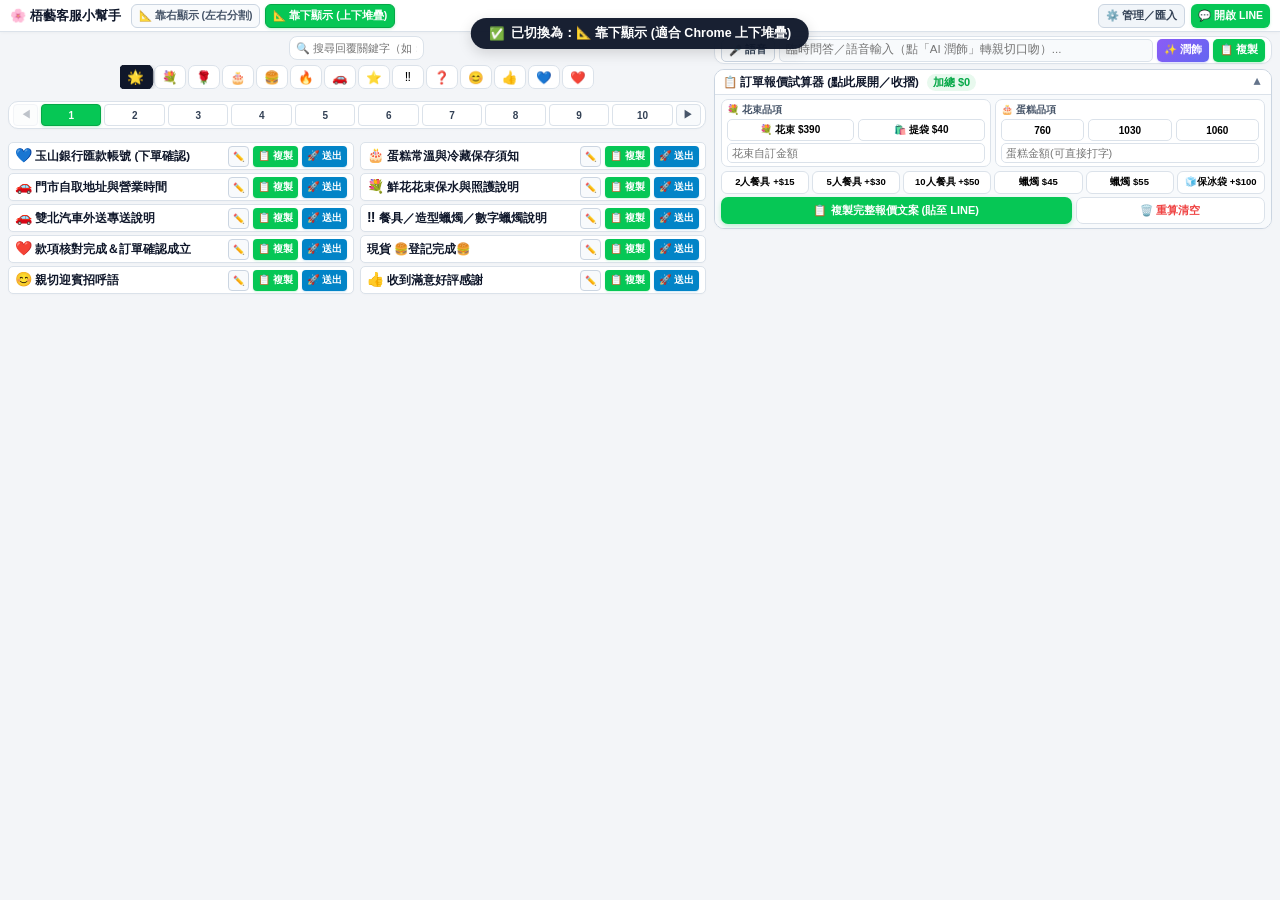
==== index.html @ 7ef19f44 "新增梧藝常用回覆小幫手" ====
<!DOCTYPE html>
<html lang="zh-TW">
<head>
  <meta charset="UTF-8">
  <meta name="viewport" content="width=device-width, initial-scale=1.0, maximum-scale=1.0, user-scalable=no">
  <title>梧藝常用回覆與報價小幫手 | LINE OA @230fpemy</title>
  <style>
    :root {
      --primary: #06c755;
      --primary-dark: #05a847;
      --primary-light: #e8f9ee;
      --ai-purple: #8b5cf6;
      --ai-purple-light: #f3e8ff;
      --bg: #f3f5f8;
      --card-bg: #ffffff;
      --text: #191c21;
      --text-sub: #64748b;
      --border: #dbe2ea;
      --border-focus: #06c755;
      --radius: 10px;
    }

    * {
      box-sizing: border-box;
      margin: 0;
      padding: 0;
      -webkit-tap-highlight-color: transparent;
      font-family: -apple-system, BlinkMacSystemFont, "SF Pro Text", "Segoe UI", "PingFang TC", "Microsoft JhengHei", Roboto, sans-serif;
    }

    html, body {
      height: 100%;
      background: var(--bg);
      color: var(--text);
    }

    body {
      display: flex;
      flex-direction: column;
      overflow-x: hidden;
      overflow-y: auto;
      padding-bottom: 24px;
    }

    /* 頂部固定列 */
    .top-header {
      background: #ffffff;
      border-bottom: 1px solid var(--border);
      padding: 8px 14px;
      display: flex;
      justify-content: space-between;
      align-items: center;
      position: sticky;
      top: 0;
      z-index: 100;
      box-shadow: 0 1px 3px rgba(0,0,0,0.03);
      gap: 10px;
    }

    .brand-group {
      display: flex;
      align-items: center;
      gap: 10px;
    }

    .app-title {
      font-size: 14.5px;
      font-weight: 800;
      color: #0f172a;
      display: flex;
      align-items: center;
      gap: 5px;
      white-space: nowrap;
    }

    /* 分割畫面切換按鈕群組 */
    .split-mode-group {
      display: flex;
      gap: 5px;
      align-items: center;
    }

    .btn-split-toggle {
      height: 27px;
      padding: 0 9px;
      background: #f8fafc;
      color: #475569;
      border: 1.2px solid #cbd5e1;
      border-radius: 6px;
      font-size: 11px;
      font-weight: 700;
      cursor: pointer;
      display: flex;
      align-items: center;
      gap: 3px;
      transition: all 0.15s;
      white-space: nowrap;
    }

    .btn-split-toggle:hover {
      background: #e2e8f0;
      color: #0f172a;
    }

    .btn-split-toggle.active {
      background: var(--primary);
      color: #ffffff;
      border-color: var(--primary-dark);
      box-shadow: 0 1px 3px rgba(6, 199, 85, 0.25);
    }

    .header-actions {
      display: flex;
      gap: 6px;
      align-items: center;
    }

    .btn-manage-open {
      background: #f1f5f9;
      color: #334155;
      border: 1px solid #cbd5e1;
      padding: 4px 10px;
      height: 27px;
      border-radius: 6px;
      font-size: 11px;
      font-weight: 700;
      cursor: pointer;
      display: flex;
      align-items: center;
      gap: 4px;
      transition: all 0.12s;
      white-space: nowrap;
    }
    .btn-manage-open:hover {
      background: #e2e8f0;
      color: #0f172a;
    }

    .btn-line-open {
      background: var(--primary);
      color: #fff;
      border: none;
      padding: 4px 10px;
      height: 27px;
      border-radius: 6px;
      font-size: 11px;
      font-weight: 700;
      cursor: pointer;
      display: flex;
      align-items: center;
      gap: 4px;
      text-decoration: none;
      box-shadow: 0 1px 3px rgba(6, 199, 85, 0.2);
      white-space: nowrap;
    }

    /* 主內容容器 */
    .container {
      width: 100%;
      margin: 8px auto;
      padding: 0 10px;
      display: flex;
      flex-direction: column;
      gap: 8px;
      transition: max-width 0.2s;
    }

    .side-dock-container {
      display: flex;
      flex-direction: column;
      gap: 8px;
    }

    /* 模式 1：靠右顯示 (適合 Chrome 左右分割畫面時放在右側 - 直式緊湊單欄) */
    body.mode-right .container {
      max-width: 480px;
      margin: 6px auto 10px auto;
      padding: 0 8px;
      gap: 7px;
    }

    /* 模式 2：靠下顯示 (適合 Chrome 上下分割畫面堆疊在下方 - 橫向雙欄極致無滾動) */
    body.mode-bottom .top-header {
      padding: 3px 10px;
      height: 32px;
    }
    body.mode-bottom .app-title {
      font-size: 13px;
    }
    body.mode-bottom .btn-split-toggle,
    body.mode-bottom .btn-manage-open,
    body.mode-bottom .btn-line-open {
      height: 24px;
      padding: 0 7px;
      font-size: 10.5px;
    }

    body.mode-bottom .container {
      max-width: 100%;
      margin: 4px 0 2px 0;
      padding: 0 8px;
      display: grid;
      grid-template-columns: minmax(0, 1.25fr) minmax(0, 1fr);
      gap: 8px;
      align-items: start;
    }

    body.mode-bottom .faq-section {
      grid-column: 1 / 2;
    }

    body.mode-bottom .side-dock-container {
      grid-column: 2 / 3;
      display: flex;
      flex-direction: column;
      gap: 5px;
    }

    /* 靠下模式：常用回覆 2 欄並列 (雙排 5 列，全部 10 格一覽無遺，免滾動！) */
    body.mode-bottom .search-filter-row {
      display: flex;
      align-items: center;
      gap: 5px;
      margin-bottom: 2px;
    }
    body.mode-bottom .search-input-box {
      width: 135px;
      flex-shrink: 0;
      height: 24px;
      font-size: 11px;
      padding: 0 6px;
    }
    body.mode-bottom .category-pills {
      flex: 1;
      min-width: 0;
      gap: 2px;
      padding-bottom: 0;
    }
    body.mode-bottom .cat-pill {
      min-width: 25px;
      height: 24px;
      font-size: 12.5px;
      padding: 0;
    }
    body.mode-bottom .page-nav-container {
      padding: 2px 4px;
      margin-bottom: 3px;
    }
    body.mode-bottom .page-num-btn,
    body.mode-bottom .btn-page-arrow {
      height: 22px;
      font-size: 10px;
    }

    body.mode-bottom .reply-cards-list {
      display: grid;
      grid-template-columns: 1fr 1fr;
      gap: 3px 6px;
    }

    body.mode-bottom .reply-card,
    body.mode-bottom .empty-slot-card {
      height: 28px;
      padding: 2px 6px;
      border-radius: 5px;
      gap: 4px;
    }

    body.mode-bottom .reply-card-title {
      font-size: 11.5px;
    }

    body.mode-bottom .btn-card-edit {
      width: 21px;
      height: 21px;
      font-size: 9.5px;
      border-radius: 4px;
    }

    body.mode-bottom .btn-main-copy,
    body.mode-bottom .btn-card-send {
      height: 21px;
      padding: 0 5px;
      font-size: 10px;
      border-radius: 4px;
    }

    /* 靠下模式：語音 AI 條超緊湊 */
    body.mode-bottom .compact-ai-bar {
      height: 28px;
      padding: 2px 6px;
      gap: 4px;
    }
    body.mode-bottom .btn-voice-pill,
    body.mode-bottom .btn-ai-pill,
    body.mode-bottom .btn-copy-pill {
      height: 23px;
      padding: 0 7px;
      font-size: 10.5px;
    }
    body.mode-bottom .compact-ai-textarea {
      height: 23px;
      font-size: 11.5px;
      padding: 2px 6px;
    }
    body.mode-bottom .compact-ai-textarea:focus {
      height: 48px;
    }

    /* 靠下模式：報價試算器極致緊湊 */
    body.mode-bottom .collapse-header {
      padding: 3px 8px;
      height: 24px;
    }
    body.mode-bottom .collapse-title {
      font-size: 11.5px;
    }
    body.mode-bottom .collapse-total-pill {
      font-size: 11px;
      padding: 1px 6px;
    }
    body.mode-bottom .collapse-body {
      padding: 4px 6px;
    }
    body.mode-bottom .quote-row-grid {
      gap: 4px;
      margin-bottom: 4px;
    }
    body.mode-bottom .q-box {
      padding: 3px 5px;
      gap: 2px;
    }
    body.mode-bottom .q-label {
      font-size: 10px;
    }
    body.mode-bottom .btn-item-toggle {
      height: 22px;
      font-size: 10px;
    }
    body.mode-bottom .q-input {
      height: 20px;
      font-size: 11px;
      padding: 0 4px;
    }
    body.mode-bottom .addon-grid-wrapper {
      grid-template-columns: repeat(6, 1fr) !important;
      gap: 3px !important;
      margin-bottom: 3px !important;
    }
    body.mode-bottom .btn-addon-cycle {
      height: 23px;
      font-size: 9.5px;
      padding: 0 2px;
    }
    body.mode-bottom .quote-action-bar {
      margin-top: 3px;
      gap: 4px;
    }
    body.mode-bottom .btn-quote-copy {
      height: 27px;
      font-size: 11px;
    }
    body.mode-bottom .btn-quote-reset {
      height: 27px;
      font-size: 10.5px;
    }

    /* ================= 區塊 1：語音輸入 ＆ AI 潤飾快速自訂區 ================= */
    /* ================= 區塊 2：極簡整合式 語音/臨時輸入/AI潤飾條 ================= */
    .compact-ai-bar {
      background: var(--card-bg);
      border-radius: var(--radius);
      border: 1.2px solid var(--border);
      padding: 5px 8px;
      display: flex;
      align-items: center;
      gap: 6px;
      box-shadow: 0 1px 3px rgba(0,0,0,0.02);
    }

    .btn-voice-pill {
      height: 30px;
      padding: 0 9px;
      background: #f8fafc;
      border: 1.2px solid #cbd5e1;
      border-radius: 5px;
      font-size: 11.5px;
      font-weight: 700;
      color: #334155;
      cursor: pointer;
      display: flex;
      align-items: center;
      gap: 3px;
      flex-shrink: 0;
      white-space: nowrap;
      transition: all 0.15s;
    }

    .btn-voice-pill:hover {
      background: #e2e8f0;
      color: #0f172a;
    }

    .btn-voice-pill.recording {
      background: #fee2e2;
      border-color: #ef4444;
      color: #dc2626;
      animation: pulse 1.2s infinite;
    }

    @keyframes pulse {
      0% { transform: scale(1); }
      50% { transform: scale(1.04); }
      100% { transform: scale(1); }
    }

    .compact-ai-textarea {
      flex: 1;
      min-width: 0;
      height: 30px;
      border: 1px solid var(--border);
      border-radius: 5px;
      padding: 5px 8px;
      font-size: 12.5px;
      line-height: 1.35;
      resize: none;
      outline: none;
      background: #f8fafc;
      color: #0f172a;
      transition: all 0.15s;
    }

    .compact-ai-textarea:focus {
      border-color: #8b5cf6;
      background: #fff;
      height: 52px;
    }

    .btn-ai-pill {
      height: 30px;
      padding: 0 10px;
      background: linear-gradient(135deg, #8b5cf6, #6366f1);
      color: #fff;
      border: none;
      border-radius: 5px;
      font-size: 11.5px;
      font-weight: 700;
      cursor: pointer;
      display: flex;
      align-items: center;
      gap: 3px;
      flex-shrink: 0;
      white-space: nowrap;
      box-shadow: 0 1px 2px rgba(99, 102, 241, 0.25);
      transition: all 0.12s;
    }

    .btn-ai-pill:hover {
      opacity: 0.92;
    }

    .btn-ai-pill:active {
      transform: scale(0.96);
    }

    .btn-copy-pill {
      height: 30px;
      padding: 0 10px;
      background: var(--primary);
      color: #fff;
      border: none;
      border-radius: 5px;
      font-size: 11.5px;
      font-weight: 700;
      cursor: pointer;
      display: flex;
      align-items: center;
      gap: 3px;
      flex-shrink: 0;
      white-space: nowrap;
      box-shadow: 0 1px 2px rgba(6, 199, 85, 0.25);
      transition: all 0.12s;
    }

    .btn-copy-pill:hover {
      background: var(--primary-dark);
    }

    .btn-copy-pill:active {
      transform: scale(0.96);
    }

    /* ================= 區塊 2：常用回覆問題列表 ================= */
    .faq-section {
      display: flex;
      flex-direction: column;
      gap: 10px;
    }

    /* 搜尋與分類 */
    .search-filter-row {
      display: flex;
      flex-direction: column;
      gap: 8px;
    }

    .search-input-box {
      width: 100%;
      height: 38px;
      background: #fff;
      border: 1.2px solid var(--border);
      border-radius: 8px;
      padding: 0 12px;
      font-size: 13px;
      outline: none;
      transition: border-color 0.15s;
    }

    .search-input-box:focus {
      border-color: var(--primary);
    }

    .category-pills {
      display: flex;
      gap: 5px;
      overflow-x: auto;
      padding-bottom: 3px;
      -webkit-overflow-scrolling: touch;
    }

    .cat-pill {
      width: 32px;
      height: 32px;
      min-width: 32px;
      padding: 0;
      border-radius: 7px;
      border: 1.2px solid var(--border);
      background: #ffffff;
      font-size: 15px;
      cursor: pointer;
      display: flex;
      align-items: center;
      justify-content: center;
      transition: all 0.12s;
    }

    .cat-pill:hover {
      background: #f8fafc;
      border-color: #94a3b8;
    }

    .cat-pill.active {
      background: #0f172a;
      border-color: #0f172a;
      box-shadow: 0 1px 4px rgba(15, 23, 42, 0.25);
      transform: scale(1.08);
    }

    /* 10 頁導航切換條 (極簡單行) */
    .page-nav-container {
      background: #ffffff;
      border: 1.2px solid var(--border);
      border-radius: var(--radius);
      padding: 3px 6px;
      box-shadow: 0 1px 2px rgba(0,0,0,0.02);
    }

    .page-pills-row {
      display: flex;
      align-items: center;
      justify-content: space-between;
      gap: 3px;
    }

    .page-num-btn {
      flex: 1;
      height: 25px;
      padding: 0;
      border-radius: 4px;
      border: 1px solid var(--border);
      background: #ffffff;
      color: #334155;
      font-size: 11px;
      font-weight: 700;
      cursor: pointer;
      display: flex;
      align-items: center;
      justify-content: center;
      transition: all 0.12s;
    }

    .page-num-btn:hover {
      background: #f8fafc;
      border-color: #94a3b8;
    }

    .page-num-btn.active {
      background: var(--primary);
      color: #ffffff;
      border-color: var(--primary-dark);
      box-shadow: 0 1px 3px rgba(6, 199, 85, 0.25);
    }

    .btn-page-arrow {
      width: 25px;
      height: 25px;
      padding: 0;
      border-radius: 4px;
      border: 1px solid var(--border);
      background: #f8fafc;
      color: #475569;
      font-size: 10px;
      font-weight: 700;
      cursor: pointer;
      display: flex;
      align-items: center;
      justify-content: center;
      flex-shrink: 0;
      transition: all 0.12s;
    }

    .btn-page-arrow:hover:not(:disabled) {
      background: #e2e8f0;
      color: #0f172a;
    }

    .btn-page-arrow:disabled {
      opacity: 0.35;
      cursor: not-allowed;
    }
    .btn-page-arrow:disabled {
      opacity: 0.35;
      cursor: not-allowed;
    }

    .slot-order-badge {
      font-size: 10px;
      font-weight: 700;
      color: #64748b;
      background: #f1f5f9;
      padding: 1px 5px;
      border-radius: 4px;
    }

    .empty-slot-card {
      border: 1.2px dashed #cbd5e1;
      border-radius: 6px;
      padding: 4px 8px;
      height: 36px;
      display: flex;
      justify-content: space-between;
      align-items: center;
      background: rgba(255, 255, 255, 0.65);
      cursor: pointer;
      transition: all 0.12s;
    }
    .empty-slot-card:hover {
      border-color: var(--primary);
      background: #ffffff;
    }

    /* Modal 分頁選擇按鈕 */
    .modal-page-selector {
      display: flex;
      gap: 3px;
      overflow-x: auto;
      max-width: 320px;
    }
    .modal-page-btn {
      min-width: 27px;
      height: 25px;
      padding: 0 4px;
      border-radius: 5px;
      border: 1px solid var(--border);
      background: #fff;
      font-size: 11px;
      font-weight: 700;
      color: #475569;
      cursor: pointer;
    }
    .modal-page-btn.active {
      background: #0f172a;
      color: #fff;
      border-color: #0f172a;
    }

    /* 常用回覆卡片列表 (精簡縮小版) */
    .reply-cards-list {
      display: flex;
      flex-direction: column;
      gap: 5px;
    }

    .reply-card {
      background: #ffffff;
      border: 1.2px solid var(--border);
      border-radius: 6px;
      padding: 4px 8px;
      height: 36px;
      display: flex;
      justify-content: space-between;
      align-items: center;
      gap: 8px;
      transition: all 0.12s;
      box-shadow: 0 1px 2px rgba(0,0,0,0.02);
      position: relative;
      user-select: none;
      -webkit-user-select: none;
      cursor: grab;
    }

    .reply-card:hover {
      border-color: var(--primary);
      box-shadow: 0 1px 4px rgba(6, 199, 85, 0.08);
    }

    .reply-card.pressing {
      background: #f0fdf4 !important;
      border-color: var(--primary) !important;
      transform: scale(0.985);
    }

    .reply-card.pressing::after {
      content: '';
      position: absolute;
      left: 0;
      bottom: 0;
      height: 3.5px;
      background: linear-gradient(90deg, var(--primary), #8b5cf6);
      width: 0%;
      animation: longPressBar 3s linear forwards;
    }

    @keyframes longPressBar {
      0% { width: 0%; }
      100% { width: 100%; }
    }

    .reply-card.dragging {
      opacity: 0.45;
      border: 1.5px dashed var(--primary);
    }

    .reply-card.drag-over {
      border-color: #8b5cf6 !important;
      background: #f5f3ff !important;
      transform: scale(1.01);
    }

    .empty-slot-card.drag-over {
      border-color: #8b5cf6 !important;
      background: #f5f3ff !important;
    }

    .reply-card-left {
      flex: 1;
      min-width: 0;
      display: flex;
      align-items: center;
      gap: 6px;
      overflow: hidden;
    }

    .reply-emoji-tag {
      font-size: 14px;
      line-height: 1;
      flex-shrink: 0;
    }

    .reply-card-title {
      font-size: 12.5px;
      font-weight: 700;
      color: #0f172a;
      white-space: nowrap;
      overflow: hidden;
      text-overflow: ellipsis;
    }

    .reply-card-right {
      display: flex;
      align-items: center;
      gap: 4px;
      flex-shrink: 0;
    }

    .btn-card-edit {
      width: 25px;
      height: 25px;
      padding: 0;
      background: #f8fafc;
      color: #475569;
      border: 1px solid #cbd5e1;
      border-radius: 5px;
      font-size: 11px;
      font-weight: 600;
      cursor: pointer;
      display: flex;
      align-items: center;
      justify-content: center;
      transition: all 0.12s;
    }
    .btn-card-edit:hover {
      background: #e2e8f0;
      color: #0f172a;
    }

    /* 右邊精簡複製按鈕 */
    .btn-main-copy {
      height: 25px;
      padding: 0 8px;
      background: var(--primary);
      color: #ffffff;
      border: none;
      border-radius: 5px;
      font-size: 11px;
      font-weight: 700;
      cursor: pointer;
      display: flex;
      align-items: center;
      justify-content: center;
      gap: 2px;
      box-shadow: 0 1px 2px rgba(6, 199, 85, 0.2);
      transition: all 0.12s;
      white-space: nowrap;
    }

    .btn-main-copy:hover {
      background: var(--primary-dark);
    }

    .btn-main-copy:active {
      transform: scale(0.96);
    }

    .btn-main-copy.copied {
      background: #0f172a !important;
      color: #34d399 !important;
    }

    /* 精簡送出按鈕 (直發官方 LINE 對話框) */
    .btn-card-send {
      height: 25px;
      padding: 0 8px;
      background: #0284c7;
      color: #ffffff;
      border: none;
      border-radius: 5px;
      font-size: 11px;
      font-weight: 700;
      cursor: pointer;
      display: flex;
      align-items: center;
      justify-content: center;
      gap: 2px;
      box-shadow: 0 1px 2px rgba(2, 132, 199, 0.2);
      transition: all 0.12s;
      white-space: nowrap;
    }

    .btn-card-send:hover {
      background: #0369a1;
    }

    .btn-card-send:active {
      transform: scale(0.96);
    }

    .btn-fill-draft {
      font-size: 10px;
      color: #94a3b8;
      background: transparent;
      border: none;
      cursor: pointer;
      text-align: center;
      margin-top: 1px;
    }

    /* ================= 區塊 3：收摺式訂單報價試算器 ================= */
    .collapse-card {
      background: #ffffff;
      border-radius: var(--radius);
      border: 1.2px solid #cbd5e1;
      overflow: hidden;
      box-shadow: 0 1px 3px rgba(0,0,0,0.02);
    }

    .collapse-header {
      background: #ffffff;
      padding: 11px 14px;
      display: flex;
      justify-content: space-between;
      align-items: center;
      cursor: pointer;
      user-select: none;
      transition: background 0.15s;
    }

    .collapse-header:hover {
      background: #f8fafc;
    }

    .collapse-title-group {
      display: flex;
      align-items: center;
      gap: 8px;
    }

    .collapse-title {
      font-size: 13.5px;
      font-weight: 700;
      color: #0f172a;
    }

    .collapse-total-pill {
      font-size: 12px;
      font-weight: 800;
      color: var(--primary-dark);
      background: var(--primary-light);
      padding: 2px 9px;
      border-radius: 12px;
    }

    .collapse-arrow {
      font-size: 12px;
      color: #64748b;
      transition: transform 0.2s;
    }

    .collapse-card.open .collapse-arrow {
      transform: rotate(180deg);
    }

    .collapse-body {
      display: none;
      padding: 12px 14px;
      border-top: 1px solid var(--border);
      background: #f8fafc;
    }

    .collapse-card.open .collapse-body {
      display: block;
    }

    /* 報價計算元件樣式 */
    .quote-row-grid {
      display: grid;
      grid-template-columns: 1fr 1fr;
      gap: 10px;
      margin-bottom: 10px;
    }

    .q-box {
      background: #ffffff;
      border: 1px solid var(--border);
      border-radius: 7px;
      padding: 8px 10px;
      display: flex;
      flex-direction: column;
      gap: 5px;
    }

    .q-label {
      font-size: 11.5px;
      font-weight: 700;
      color: #475569;
    }

    .btn-item-toggle {
      height: 28px;
      background: #fff;
      border: 1.2px solid var(--border);
      border-radius: 5px;
      font-size: 11.5px;
      font-weight: 600;
      cursor: pointer;
      flex: 1;
      transition: all 0.12s;
    }

    .btn-item-toggle.active {
      border-color: var(--primary);
      background: var(--primary-light);
      color: #0d6832;
      font-weight: 700;
    }

    .q-input {
      width: 100%;
      height: 26px;
      border: 1.2px solid var(--border);
      border-radius: 5px;
      padding: 0 8px;
      font-size: 12px;
      outline: none;
    }

    .addon-grid-wrapper {
      display: grid;
      grid-template-columns: repeat(3, 1fr);
      gap: 6px;
      margin-bottom: 6px;
    }

    .btn-addon-cycle {
      height: 30px;
      border-radius: 6px;
      border: 1.2px solid var(--border);
      background: #fff;
      font-size: 11px;
      font-weight: 600;
      cursor: pointer;
      display: flex;
      align-items: center;
      justify-content: center;
      gap: 3px;
      transition: all 0.12s;
    }

    .btn-addon-cycle.active {
      border-color: var(--primary);
      background: var(--primary-light);
      color: var(--primary-dark);
      font-weight: 700;
    }

    .quote-action-bar {
      display: flex;
      gap: 8px;
      margin-top: 10px;
    }

    .btn-quote-copy {
      flex: 1.5;
      height: 38px;
      background: var(--primary);
      color: #fff;
      border: none;
      border-radius: 7px;
      font-size: 13px;
      font-weight: 700;
      cursor: pointer;
      display: flex;
      align-items: center;
      justify-content: center;
      gap: 6px;
      box-shadow: 0 2px 5px rgba(6, 199, 85, 0.25);
    }

    .btn-quote-reset {
      flex: 0.8;
      height: 38px;
      background: #fff;
      border: 1px solid var(--border);
      border-radius: 7px;
      font-size: 12px;
      font-weight: 600;
      color: #ef4444;
      cursor: pointer;
    }

    /* 懸浮 Toast 提示 */
    .toast {
      position: fixed;
      top: 18px;
      left: 50%;
      transform: translateX(-50%) translateY(-20px);
      background: rgba(15, 23, 42, 0.96);
      color: #ffffff;
      padding: 7px 18px;
      border-radius: 25px;
      font-size: 12.5px;
      font-weight: 600;
      box-shadow: 0 4px 14px rgba(0,0,0,0.15);
      z-index: 1000;
      opacity: 0;
      pointer-events: none;
      transition: all 0.2s ease;
      display: flex;
      align-items: center;
      gap: 6px;
    }

    .toast.show {
      opacity: 1;
      transform: translateX(-50%) translateY(0);
    }
    /* 管理與匯入 Modal */
    .modal-backdrop {
      position: fixed;
      inset: 0;
      background: rgba(15, 23, 42, 0.55);
      backdrop-filter: blur(2px);
      display: none;
      align-items: center;
      justify-content: center;
      z-index: 999;
      padding: 16px;
    }
    .modal-backdrop.show { display: flex; }

    .modal-box {
      background: #ffffff;
      border-radius: 12px;
      width: 100%;
      max-width: 540px;
      padding: 16px;
      box-shadow: 0 10px 25px rgba(0,0,0,0.2);
      display: flex;
      flex-direction: column;
      gap: 12px;
    }

    .modal-top {
      display: flex;
      justify-content: space-between;
      align-items: center;
      border-bottom: 1px solid var(--border);
      padding-bottom: 8px;
    }
    .modal-title {
      font-size: 14px;
      font-weight: 800;
      color: #0f172a;
    }
    .btn-modal-close {
      font-size: 18px;
      border: none;
      background: transparent;
      color: #94a3b8;
      cursor: pointer;
    }

    .modal-tab-bar {
      display: flex;
      gap: 6px;
      background: #f1f5f9;
      padding: 3px;
      border-radius: 7px;
    }
    .modal-tab-btn {
      flex: 1;
      height: 30px;
      border: none;
      background: transparent;
      font-size: 11.5px;
      font-weight: 600;
      color: #64748b;
      border-radius: 5px;
      cursor: pointer;
      transition: all 0.15s;
    }
    .modal-tab-btn.active {
      background: #ffffff;
      color: #0f172a;
      box-shadow: 0 1px 3px rgba(0,0,0,0.06);
      font-weight: 700;
    }

    .modal-tab-content { display: none; }
    .modal-tab-content.active { display: block; }

    .modal-input, .modal-textarea {
      width: 100%;
      border: 1.2px solid var(--border);
      border-radius: 6px;
      padding: 6px 10px;
      font-size: 12.5px;
      outline: none;
    }
    .modal-textarea {
      height: 140px;
      resize: vertical;
      line-height: 1.4;
      font-family: inherit;
    }
    .modal-input:focus, .modal-textarea:focus { border-color: var(--primary); }

    .btn-primary-modal {
      background: var(--primary);
      color: #fff;
      border: none;
      border-radius: 6px;
      padding: 7px 16px;
      font-size: 12.5px;
      font-weight: 700;
      cursor: pointer;
      display: flex;
      align-items: center;
      gap: 4px;
    }
    .btn-reset-data {
      background: #f8fafc;
      color: #64748b;
      border: 1px solid var(--border);
      border-radius: 6px;
      padding: 6px 12px;
      font-size: 11.5px;
      font-weight: 600;
      cursor: pointer;
    }
  </style>
</head>
<body class="mode-bottom">

  <!-- 頂部固定資訊列 -->
  <header class="top-header">
    <div class="brand-group">
      <span class="app-title">🌸 梧藝客服小幫手</span>
      <!-- 分割畫面切換按鈕 (靠右顯示 / 靠下顯示) -->
      <div class="split-mode-group">
        <button type="button" class="btn-split-toggle" id="btnSplitRight" onclick="setSplitMode('right')" title="適合 Chrome 左右分割畫面時放在右側 (直式緊湊)">
          <span>📐 靠右顯示 (左右分割)</span>
        </button>
        <button type="button" class="btn-split-toggle active" id="btnSplitBottom" onclick="setSplitMode('bottom')" title="適合 Chrome 上下分割畫面時放在下方 (橫向雙欄免滾動)">
          <span>📐 靠下顯示 (上下堆疊)</span>
        </button>
      </div>
    </div>
    <div class="header-actions">
      <!-- 管理/匯入按鈕 -->
      <button type="button" class="btn-manage-open" onclick="openManageModal()">
        <span>⚙️ 管理／匯入</span>
      </button>
      <!-- 點擊直接開啟或跳轉官方 LINE -->
      <a href="https://line.me/R/ti/p/@230fpemy" target="_blank" class="btn-line-open">
        <span>💬 開啟 LINE</span>
      </a>
    </div>
  </header>

  <main class="container">

    <!-- 1. 常用回覆問題列表 (左欄 / 置頂) -->
    <section class="faq-section">
      <!-- 搜尋與分類膠囊 (純 EMOJI) -->
      <div class="search-filter-row">
        <input type="text" class="search-input-box" id="searchInput" placeholder="🔍 搜尋回覆關鍵字（如：匯款、蛋糕、花束、取貨、運費...）" oninput="filterReplies()">
        <div class="category-pills">
          <button type="button" class="cat-pill active" onclick="selectCategory('all', this)">🌟</button>
          <button type="button" class="cat-pill" onclick="selectCategory('💐', this)">💐</button>
          <button type="button" class="cat-pill" onclick="selectCategory('🌹', this)">🌹</button>
          <button type="button" class="cat-pill" onclick="selectCategory('🎂', this)">🎂</button>
          <button type="button" class="cat-pill" onclick="selectCategory('🍔', this)">🍔</button>
          <button type="button" class="cat-pill" onclick="selectCategory('🔥', this)">🔥</button>
          <button type="button" class="cat-pill" onclick="selectCategory('🚗', this)">🚗</button>
          <button type="button" class="cat-pill" onclick="selectCategory('⭐️', this)">⭐️</button>
          <button type="button" class="cat-pill" onclick="selectCategory('‼️', this)">‼️</button>
          <button type="button" class="cat-pill" onclick="selectCategory('❓', this)">❓</button>
          <button type="button" class="cat-pill" onclick="selectCategory('😊', this)">😊</button>
          <button type="button" class="cat-pill" onclick="selectCategory('👍', this)">👍</button>
          <button type="button" class="cat-pill" onclick="selectCategory('💙', this)">💙</button>
          <button type="button" class="cat-pill" onclick="selectCategory('❤️', this)">❤️</button>
        </div>
      </div>

      <!-- 10 頁切換列 (極簡單列) -->
      <div class="page-nav-container">
        <div class="page-pills-row" id="mainPagePills">
          <!-- ◀ 1 2 3 4 5 6 7 8 9 10 ▶ 由 JS 動態生成 -->
        </div>
      </div>

      <!-- 回覆問題列表 (只顯示標題與三按鈕) -->
      <div class="reply-cards-list" id="repliesContainer">
        <!-- 由 JavaScript 動態渲染回覆卡片 -->
      </div>
    </section>

    <!-- 右側輔助區塊 (靠下分割時顯示於右欄，靠右分割時順排在下方) -->
    <div class="side-dock-container">
      <!-- 2. 精簡版：語音輸入 ＆ AI 潤飾快速條 (單列整合) -->
      <section class="compact-ai-bar">
        <button type="button" class="btn-voice-pill" id="btnVoice" onclick="toggleVoiceInput()" title="點擊語音輸入">
          <span id="voiceIcon">🎤</span>
          <span id="voiceText">語音</span>
        </button>
        <textarea class="compact-ai-textarea" id="draftInput" rows="1" placeholder="臨時問答／語音輸入（點「AI 潤飾」轉親切口吻）..."></textarea>
        <button type="button" class="btn-ai-pill" onclick="polishWithAI()" title="AI 一鍵潤飾為客氣親切口吻">
          <span>✨ 潤飾</span>
        </button>
        <button type="button" class="btn-copy-pill" onclick="copyDraftText()" title="複製到剪貼簿">
          <span>📋 複製</span>
        </button>
      </section>

      <!-- 3. 收摺式：訂單報價試算器 (原本小幫手功能完整保留) -->
      <section class="collapse-card" id="quoteCollapse">
        <div class="collapse-header" onclick="toggleQuoteCollapse()">
          <div class="collapse-title-group">
            <span class="collapse-title">📋 訂單報價試算器 (點此展開／收摺)</span>
            <span class="collapse-total-pill" id="totalBadge">加總 $0</span>
          </div>
          <span class="collapse-arrow">▼</span>
        </div>

        <div class="collapse-body">
          <!-- 花束 ＋ 蛋糕 -->
          <div class="quote-row-grid">
            <!-- 花束品項 -->
            <div class="q-box">
              <span class="q-label">💐 花束品項</span>
              <div style="display: flex; gap: 4px;">
                <button type="button" class="btn-item-toggle" id="btnFlower" onclick="toggleFlower()">💐 花束 $390</button>
                <button type="button" class="btn-item-toggle" id="btnBag" onclick="toggleBag()">🛍️ 提袋 $40</button>
              </div>
              <input type="number" class="q-input" id="flowerCustomPrice" placeholder="花束自訂金額" oninput="onFlowerCustomInput()">
            </div>

            <!-- 蛋糕品項 -->
            <div class="q-box">
              <span class="q-label">🎂 蛋糕品項</span>
              <div style="display: flex; gap: 4px;">
                <button type="button" class="btn-item-toggle" id="cp760" onclick="setCakePreset(760)">760</button>
                <button type="button" class="btn-item-toggle" id="cp1030" onclick="setCakePreset(1030)">1030</button>
                <button type="button" class="btn-item-toggle" id="cp1060" onclick="setCakePreset(1060)">1060</button>
              </div>
              <input type="number" class="q-input" id="cakeCustomPrice" placeholder="蛋糕金額(可直接打字)" oninput="onCakeCustomInput()">
            </div>
          </div>

          <!-- 加購配件循環按鈕 (按幾下乘幾次：靠下模式自動單列6顆，靠右模式雙列各3顆) -->
          <div class="addon-grid-wrapper">
            <button type="button" class="btn-addon-cycle" id="btnU2" onclick="cycleAddon('u2', 15, '2人餐具')">2人餐具 +$15</button>
            <button type="button" class="btn-addon-cycle" id="btnU5" onclick="cycleAddon('u5', 30, '5人餐具')">5人餐具 +$30</button>
            <button type="button" class="btn-addon-cycle" id="btnU10" onclick="cycleAddon('u10', 50, '10人餐具')">10人餐具 +$50</button>
            <button type="button" class="btn-addon-cycle" id="btnC45" onclick="cycleAddon('c45', 45, '蠟燭$45')">蠟燭 $45</button>
            <button type="button" class="btn-addon-cycle" id="btnC55" onclick="cycleAddon('c55', 55, '蠟燭$55')">蠟燭 $55</button>
            <button type="button" class="btn-addon-cycle" id="btnIce" onclick="toggleIceBag()">🧊保冰袋 +$100</button>
          </div>

          <!-- 操作按鈕 -->
          <div class="quote-action-bar">
            <button type="button" class="btn-quote-copy" onclick="copyQuoteText()">
              <span>📋 複製完整報價文案 (貼至 LINE)</span>
            </button>
            <button type="button" class="btn-quote-reset" onclick="resetQuote()">
              <span>🗑️ 重算清空</span>
            </button>
          </div>
        </div>
      </section>
    </div>

  </main>

  <!-- 管理與匯入常用回覆 Modal -->
  <div class="modal-backdrop" id="manageModal" onclick="closeModalOnBg(event)">
    <div class="modal-box">
      <div class="modal-top">
        <span class="modal-title">⚙️ 常用回覆管理與批次匯入</span>
        <button type="button" class="btn-modal-close" onclick="closeManageModal()">✕</button>
      </div>

      <!-- 分頁切換 -->
      <div class="modal-tab-bar">
        <button type="button" class="modal-tab-btn active" id="tabBtnBatch" onclick="switchModalTab('batch')">📥 10 筆匯入設定</button>
        <button type="button" class="modal-tab-btn" id="tabBtnSingle" onclick="switchModalTab('single')">➕ 新增單筆</button>
        <button type="button" class="modal-tab-btn" id="tabBtnList" onclick="switchModalTab('list')">📝 現有回覆清單</button>
      </div>

      <!-- Tab 1: 10 頁 x 10 欄位設定 -->
      <div class="modal-tab-content active" id="tabContentBatch">
        <div style="display:flex; justify-content:space-between; align-items:center; margin-bottom:8px; background:#f8fafc; padding:6px 8px; border-radius:6px; border:1px solid var(--border);">
          <span style="font-size:12px; font-weight:700; color:#0f172a;">選擇管理頁數：</span>
          <div class="modal-page-selector" id="modalPageSelector">
            <!-- 1 ~ 10 page buttons -->
          </div>
        </div>

        <div style="font-size:11.5px; color:#64748b; margin-bottom:6px; display:flex; justify-content:space-between; align-items:center;">
          <span>正在編輯：<b id="editingPageLabel" style="color:var(--primary-dark);">第 1 頁（欄位 #1 ~ #10）</b></span>
          <button type="button" class="btn-reset-data" style="padding:1px 6px; font-size:10.5px;" onclick="clearCurrentModalPageSlots()">清空本頁 10 格</button>
        </div>
        
        <div id="tenSlotsContainer" style="display:flex; flex-direction:column; gap:8px; max-height:330px; overflow-y:auto; padding-right:4px;">
          <!-- 10 個卡位由 JS 動態生成 -->
        </div>

        <div style="display:flex; justify-content:space-between; align-items:center; margin-top:10px; border-top:1px solid var(--border); padding-top:8px; gap:6px; flex-wrap:wrap;">
          <div style="display:flex; gap:4px;">
            <button type="button" class="btn-reset-data" onclick="exportBackupJson()" title="將所有編輯好的常用回覆下載為 JSON 備份檔">💾 備份下載</button>
            <button type="button" class="btn-reset-data" onclick="triggerImportJson()" title="還原上傳備份檔">📂 還原匯入</button>
            <input type="file" id="backupFileInput" accept=".json" style="display:none;" onchange="handleImportFile(event)">
            <button type="button" class="btn-reset-data" onclick="resetToDefaultReplies()">🔄 恢復官方</button>
          </div>
          <button type="button" class="btn-primary-modal" onclick="saveCurrentModalPageSlots()">💾 儲存本頁 10 筆回覆</button>
        </div>
      </div>

      <!-- Tab 2: 單筆新增 -->
      <div class="modal-tab-content" id="tabContentSingle">
        <div style="display:flex; flex-direction:column; gap:8px;">
          <div>
            <label style="font-size:11.5px; font-weight:700; color:#334155;">回覆標題：</label>
            <input type="text" id="newReplyTitle" class="modal-input" placeholder="例如：常客優惠折扣說明">
          </div>
          <div>
            <label style="font-size:11.5px; font-weight:700; color:#334155;">類別標籤：</label>
            <select id="newReplyCat" class="modal-input" style="font-size:14px;">
              <option value="💐">💐</option>
              <option value="🌹">🌹</option>
              <option value="🎂">🎂</option>
              <option value="🍔">🍔</option>
              <option value="🔥">🔥</option>
              <option value="🚗">🚗</option>
              <option value="⭐️">⭐️</option>
              <option value="‼️">‼️</option>
              <option value="❓">❓</option>
              <option value="😊">😊</option>
              <option value="👍">👍</option>
              <option value="💙">💙</option>
              <option value="❤️">❤️</option>
            </select>
          </div>
          <div>
            <label style="font-size:11.5px; font-weight:700; color:#334155;">回覆內文：</label>
            <textarea id="newReplyText" class="modal-textarea" style="height:100px;" placeholder="輸入完整回覆內容..."></textarea>
          </div>
          <button type="button" class="btn-primary-modal" style="width:100%; height:36px;" onclick="saveSingleReply()">
            ➕ 儲存新增回覆
          </button>
        </div>
      </div>

      <!-- Tab 3: 現有列表管理 (可刪除) -->
      <div class="modal-tab-content" id="tabContentList">
        <div id="modalRepliesList" style="display:flex; flex-direction:column; gap:6px; max-height:280px; overflow-y:auto;">
          <!-- 動態渲染清單與刪除按鈕 -->
        </div>
      </div>

    </div>
  </div>

  <!-- 單筆編輯 Modal (Requirement 4: 編輯文字內容) -->
  <div class="modal-backdrop" id="editModal" onclick="closeEditModalOnBg(event)">
    <div class="modal-box">
      <div class="modal-top">
        <span class="modal-title">✏️ 編輯回覆內容</span>
        <button type="button" class="btn-modal-close" onclick="closeEditModal()">✕</button>
      </div>
      <input type="hidden" id="editReplyId">
      <div style="display:flex; flex-direction:column; gap:9px;">
        <div>
          <label style="font-size:11.5px; font-weight:700; color:#334155;">回覆標題：</label>
          <input type="text" id="editReplyTitle" class="modal-input" placeholder="例如：玉山銀行匯款帳號">
        </div>
        <div>
          <label style="font-size:11.5px; font-weight:700; color:#334155;">類別標籤：</label>
          <select id="editReplyCat" class="modal-input" style="font-size:14px;">
            <option value="💐">💐</option>
            <option value="🌹">🌹</option>
            <option value="🎂">🎂</option>
            <option value="🍔">🍔</option>
            <option value="🔥">🔥</option>
            <option value="🚗">🚗</option>
            <option value="⭐️">⭐️</option>
            <option value="‼️">‼️</option>
            <option value="❓">❓</option>
            <option value="😊">😊</option>
            <option value="👍">👍</option>
            <option value="💙">💙</option>
            <option value="❤️">❤️</option>
          </select>
        </div>
        <div>
          <label style="font-size:11.5px; font-weight:700; color:#334155;">回覆文字內容：</label>
          <textarea id="editReplyText" class="modal-textarea" style="height:120px;" placeholder="輸入回覆內容..."></textarea>
        </div>
        <div style="display:flex; gap:8px; justify-content:flex-end; margin-top:4px;">
          <button type="button" class="btn-reset-data" onclick="closeEditModal()">取消</button>
          <button type="button" class="btn-primary-modal" onclick="saveEditReply()">💾 儲存修改</button>
        </div>
      </div>
    </div>
  </div>

  <!-- 移動欄位與換頁數 Modal (長按3秒觸發) -->
  <div class="modal-backdrop" id="moveModal" onclick="closeMoveModalOnBg(event)">
    <div class="modal-box" style="max-width: 440px;">
      <div class="modal-top">
        <span class="modal-title">📍 移動欄位與更換頁數</span>
        <button type="button" class="btn-modal-close" onclick="closeMoveModal()">✕</button>
      </div>

      <!-- 正在移動的項目提示 -->
      <div style="background:#f8fafc; border:1px solid #cbd5e1; border-radius:7px; padding:9px 12px; margin-bottom:12px;">
        <div style="font-size:11px; color:#64748b; margin-bottom:3px;">選取的回覆項目：</div>
        <div id="moveItemPreview" style="font-size:13.5px; font-weight:800; color:#0f172a; white-space:nowrap; overflow:hidden; text-overflow:ellipsis;">
          <!-- 項目標題 -->
        </div>
        <div style="font-size:11.5px; color:#0284c7; font-weight:700; margin-top:3px; display:flex; align-items:center; gap:4px;">
          <span>📌 目前位置：</span>
          <span id="moveSourceLocation" style="background:#e0f2fe; padding:1px 6px; border-radius:4px;">第 1 頁 - 欄位 #1</span>
        </div>
      </div>

      <!-- 1. 本頁快速微調順序 -->
      <div style="margin-bottom:14px; background:#fff; border:1px solid #e2e8f0; border-radius:7px; padding:9px 11px;">
        <div style="font-size:11.5px; font-weight:700; color:#334155; margin-bottom:6px;">⚡ 本頁快速微調順序：</div>
        <div style="display:grid; grid-template-columns: 1fr 1fr 1fr 1fr; gap:5px;">
          <button type="button" class="btn-reset-data" style="padding:6px 2px; font-size:11.5px; text-align:center;" onclick="moveSlotRelative(-1)">⬆️ 上移</button>
          <button type="button" class="btn-reset-data" style="padding:6px 2px; font-size:11.5px; text-align:center;" onclick="moveSlotRelative(1)">⬇️ 下移</button>
          <button type="button" class="btn-reset-data" style="padding:6px 2px; font-size:11.5px; text-align:center;" onclick="moveSlotToExtremes('top')">🔝 移到最前</button>
          <button type="button" class="btn-reset-data" style="padding:6px 2px; font-size:11.5px; text-align:center;" onclick="moveSlotToExtremes('bottom')">🔚 移到最後</button>
        </div>
      </div>

      <!-- 2. 指定移動至其他頁數或欄位 -->
      <div style="background:#fff; border:1px solid #e2e8f0; border-radius:7px; padding:9px 11px;">
        <div style="font-size:11.5px; font-weight:700; color:#334155; margin-bottom:6px;">🚀 指定跨頁／換欄位：</div>
        <div style="display:flex; gap:8px; align-items:center; margin-bottom:8px;">
          <div style="flex:1;">
            <label style="font-size:11px; font-weight:600; color:#64748b; display:block; margin-bottom:3px;">目標頁數 (1~10)：</label>
            <select id="targetPageSelect" class="modal-input" style="height:32px; font-size:12.5px;" onchange="updateTargetSlotOptions()">
              <!-- 由 JS 動態生成 1 ~ 10 頁 -->
            </select>
          </div>
          <div style="flex:1;">
            <label style="font-size:11px; font-weight:600; color:#64748b; display:block; margin-bottom:3px;">目標欄位 (#1~#10)：</label>
            <select id="targetSlotSelect" class="modal-input" style="height:32px; font-size:12px;">
              <!-- 由 JS 動態生成 1 ~ 10 格及該格預覽 -->
            </select>
          </div>
        </div>

        <div style="display:flex; gap:6px;">
          <button type="button" class="btn-primary-modal" style="flex:1; justify-content:center; height:36px;" onclick="executeMove('swap')">
            🔄 與目標互換
          </button>
          <button type="button" class="btn-primary-modal" style="flex:1; justify-content:center; height:36px; background:#0284c7;" onclick="executeMove('insert')">
            📥 插入此位置
          </button>
        </div>
      </div>
    </div>
  </div>

  <!-- 浮動提示 Toast -->
  <div class="toast" id="toast">
    <span id="toastIcon">✅</span>
    <span id="toastMsg">已複製！請直接貼到官方 LINE 對話框</span>
  </div>

  <script>
    const TOTAL_PAGES = 10;
    const SLOTS_PER_PAGE = 10;
    let currentPage = 1;
    let modalPage = 1;
    let currentCategory = 'all';

    const legacyCategoryMap = {
      payment: '💙',
      cake: '🎂',
      pickup: '🚗',
      delivery: '🚗',
      flower: '💐',
      addon: '‼️'
    };

    // 預設第 1 頁常用問題與回覆資料庫 (共 10 則)
    const defaultPage1Replies = [
      {
        id: 'remit_info',
        category: '💙',
        title: '玉山銀行匯款帳號 (下單確認)',
        text: `【匯款帳號資訊】
銀行代號：808 玉山銀行
戶名：梧藝工作室
帳號：0123-940-888888

匯款完成後再麻煩告知我們「帳號後五碼」與「匯款金額」，以便核對排單，感謝您！❤️`
      },
      {
        id: 'cake_storage',
        category: '🎂',
        title: '蛋糕常溫與冷藏保存須知',
        text: `【蛋糕保存方式提醒】
我們的蛋糕皆為新鮮手作無添加防腐劑：
1. 常溫離冷藏請勿超過 40 分鐘（若天氣炎熱建議加購保冰袋）。
2. 取貨後請盡速冷藏保存，冷藏賞味期為 3 天內，冷凍可保存 7 天。`
      },
      {
        id: 'pickup_info',
        category: '🚗',
        title: '門市自取地址與營業時間',
        text: `【門市自取須知】
門市地址：台北市大安區光復南路OO巷OO號
取貨時間：週三至週日 12:00 - 19:30
抵達時向櫃檯店員報「訂購人姓名與電話」即可領取蛋糕與花束喔！`
      },
      {
        id: 'flower_care',
        category: '💐',
        title: '鮮花花束保水與照護說明',
        text: `【花束照護小提醒】
花束底部均附有保水花泥/水袋，建議取貨當天拆除包裝後將花莖剪斜角插水瓶，每日換水並放置於陰涼通風處，避免陽光直曬或冷氣出風口直吹喔！`
      },
      {
        id: 'delivery_info',
        category: '🚗',
        title: '雙北汽車外送專送說明',
        text: `【外送配送須知】
雙北地區配合 Lalamove 汽車專送，依距離跳錶計算實報實銷。
蛋糕為冷藏專送、花束會妥善固定，歡迎提供「確切外送地址與送達時間」為您試算運費喔！`
      },
      {
        id: 'addon_acc',
        category: '‼️',
        title: '餐具／造型蠟燭／數字蠟燭說明',
        text: `【餐具與蠟燭配件】
蛋糕皆附贈「單支金細蠟燭 1 支」與蛋糕刀。
若需要造型蠟燭($45/$55)、數字蠟燭($30/個)或額外盤叉餐具（2人$15/5人$30/10人$50），都可以幫您加購登記喔！`
      },
      {
        id: 'thank_confirm',
        category: '❤️',
        title: '款項核對完成＆訂單確認成立',
        text: `您好呀～已經收到您的匯款囉！款項核對無誤，訂單已為您排程排單製作！🌸
取貨日前一天會再發送提醒訊息給您，非常感謝您的支持！`
      },
      {
        id: 'burger_stock',
        category: '🍔',
        title: '現貨 🍔登記完成🍔',
        text: `您好呀～已為您保留現貨並完成登記囉！🍔 請於約定時間內前來門市取貨，謝謝您！`
      },
      {
        id: 'greeting_hello',
        category: '😊',
        title: '親切迎賓招呼語',
        text: `您好呀～歡迎光臨梧藝！🌸 請問今天有想了解蛋糕、花束或是專屬客製甜點的服務嗎？很樂意為您介紹與服務喔！`
      },
      {
        id: 'praise_thanks',
        category: '👍',
        title: '收到滿意好評感謝',
        text: `太開心聽到您的喜歡了！看到您和朋友吃得開心就是我們最大的動力與幸福🥰 期待下次再為您製作美味的蛋糕與花禮！`
      }
    ];

    // 初始化 10 頁 x 10 欄位資料結構
    let pagesData = loadPagesDataFromStorage();

    function loadPagesDataFromStorage() {
      let data = {};
      for (let p = 1; p <= TOTAL_PAGES; p++) {
        data[p] = [];
        for (let s = 0; s < SLOTS_PER_PAGE; s++) {
          data[p].push(null);
        }
      }

      try {
        const saved = localStorage.getItem('wuyi_100_pages_data');
        if (saved) {
          const parsed = JSON.parse(saved);
          if (parsed && typeof parsed === 'object') {
            for (let p = 1; p <= TOTAL_PAGES; p++) {
              if (Array.isArray(parsed[p])) {
                for (let s = 0; s < SLOTS_PER_PAGE; s++) {
                  const it = parsed[p][s];
                  if (it) {
                    it.category = legacyCategoryMap[it.category] || it.category || '⭐️';
                  }
                  data[p][s] = it || null;
                }
              }
            }
            return data;
          }
        }

        // 舊格式無縫平移
        const oldSaved = localStorage.getItem('wuyi_custom_replies');
        let oldList = defaultPage1Replies;
        if (oldSaved) {
          try {
            const pOld = JSON.parse(oldSaved);
            if (Array.isArray(pOld) && pOld.length > 0) oldList = pOld;
          } catch(e){}
        }

        oldList.forEach((item, idx) => {
          const p = Math.floor(idx / 10) + 1;
          const s = idx % 10;
          if (p <= TOTAL_PAGES) {
            item.category = legacyCategoryMap[item.category] || item.category || '⭐️';
            data[p][s] = item;
          }
        });

      } catch (e) {
        console.error('Storage load error:', e);
      }

      return data;
    }

    function savePagesDataToStorage() {
      try {
        localStorage.setItem('wuyi_100_pages_data', JSON.stringify(pagesData));
      } catch (e) {
        console.error('Storage save error:', e);
      }
    }

    // 渲染主畫面 10 頁切換列 (極簡 ◀ 1..10 ▶，支援懸停拖放換頁)
    function renderMainPageNav() {
      const container = document.getElementById('mainPagePills');
      if (!container) return;

      let html = `
        <button type="button" class="btn-page-arrow" onclick="changeMainPage(${currentPage - 1})" ${currentPage === 1 ? 'disabled' : ''} title="上一頁">
          ◀
        </button>
      `;

      for (let p = 1; p <= TOTAL_PAGES; p++) {
        html += `
          <button type="button" 
                  class="page-num-btn ${p === currentPage ? 'active' : ''}" 
                  onclick="changeMainPage(${p})" 
                  ondragover="handlePageButtonDragOver(event, ${p})"
                  title="第 ${p} 頁 (拖曳懸停可切換)">
            ${p}
          </button>
        `;
      }

      html += `
        <button type="button" class="btn-page-arrow" onclick="changeMainPage(${currentPage + 1})" ${currentPage === TOTAL_PAGES ? 'disabled' : ''} title="下一頁">
          ▶
        </button>
      `;

      container.innerHTML = html;
    }

    function changeMainPage(p) {
      if (p < 1 || p > TOTAL_PAGES) return;
      currentPage = p;
      renderMainPageNav();
      renderReplies();
      // 切換分頁平滑滾動至列表頂部
      const listEl = document.getElementById('repliesContainer');
      if (listEl) {
        listEl.scrollIntoView({ behavior: 'smooth', block: 'nearest' });
      }
    }

    // 渲染主畫面回覆卡片
    function renderReplies() {
      const container = document.getElementById('repliesContainer');
      if (!container) return;

      const searchKeyword = document.getElementById('searchInput').value.trim().toLowerCase();
      const isFiltering = (currentCategory !== 'all' || searchKeyword.length > 0);

      let itemsToRender = [];

      if (isFiltering) {
        // 搜尋或篩選時，跨全部 10 頁檢索
        for (let p = 1; p <= TOTAL_PAGES; p++) {
          pagesData[p].forEach((item, slotIdx) => {
            if (!item) return;
            const matchCategory = (currentCategory === 'all' || item.category === currentCategory);
            const matchKeyword = !searchKeyword || item.title.toLowerCase().includes(searchKeyword) || item.text.toLowerCase().includes(searchKeyword);
            if (matchCategory && matchKeyword) {
              itemsToRender.push({ ...item, pageNum: p, slotIndex: slotIdx });
            }
          });
        }

        if (itemsToRender.length === 0) {
          container.innerHTML = `
            <div style="text-align:center; padding:30px 10px; color:#94a3b8; font-size:13px; background:#fff; border-radius:8px;">
              查無相關常用回覆，建議上方直接打字或語音輸入，點擊「AI 潤飾」！
            </div>`;
          return;
        }

        container.innerHTML = itemsToRender.map(item => buildReplyCardHtml(item, item.pageNum, item.slotIndex)).join('');
      } else {
        // 一般模式：展示當前頁的 10 個欄位
        const currentSlots = pagesData[currentPage];
        let cardsHtml = '';

        for (let s = 0; s < SLOTS_PER_PAGE; s++) {
          const item = currentSlots[s];
          if (item) {
            cardsHtml += buildReplyCardHtml(item, currentPage, s);
          } else {
            // 空欄位卡片 (點擊可立即編輯填入，亦可作為拖放目標)
            cardsHtml += `
              <div class="empty-slot-card" 
                   id="emptyCard_${currentPage}_${s}" 
                   onclick="openEditModal(${currentPage}, ${s})"
                   ondragover="handleDragOver(event)"
                   ondragleave="handleDragLeave(event)"
                   ondrop="handleDrop(event, ${currentPage}, ${s})">
                <span style="font-size:12px; color:#94a3b8; font-weight:600;">＋ 空欄位（點擊填寫，可拖曳換位）</span>
                <button type="button" class="btn-card-edit" style="pointer-events:none; width:auto; padding:0 6px; font-size:10.5px;">
                  <span>✏️ 填寫</span>
                </button>
              </div>
            `;
          }
        }

        container.innerHTML = cardsHtml;
      }
    }

    function buildReplyCardHtml(item, pageNum, slotIdx) {
      const emoji = item.category || '⭐️';
      const titleText = escapeHtml(item.title || '常用回覆');
      // 只要標題含有 emoji 就不重複加，否則前面帶上該類別的 emoji
      const displayTitle = (item.title && /[\u{1F300}-\u{1F9FF}\u{2600}-\u{26FF}]/u.test(item.title))
        ? titleText
        : `<span class="reply-emoji-tag">${emoji}</span> ${titleText}`;

      return `
        <div class="reply-card"
             id="replyCard_${pageNum}_${slotIdx}"
             data-page="${pageNum}"
             data-slot="${slotIdx}"
             title="長按 3 秒可移動欄位／換頁數；也可直接滑鼠拖曳換位"
             onmousedown="startLongPress(event, ${pageNum}, ${slotIdx})"
             onmouseup="cancelLongPress()"
             onmouseleave="cancelLongPress()"
             ontouchstart="handleTouchStart(event, ${pageNum}, ${slotIdx})"
             ontouchmove="handleTouchMove(event)"
             ontouchend="cancelLongPress()"
             ontouchcancel="cancelLongPress()"
             draggable="true"
             ondragstart="handleDragStart(event, ${pageNum}, ${slotIdx})"
             ondragover="handleDragOver(event)"
             ondragleave="handleDragLeave(event)"
             ondrop="handleDrop(event, ${pageNum}, ${slotIdx})">
          <div class="reply-card-left">
            <span class="reply-card-title">${displayTitle}</span>
          </div>
          <div class="reply-card-right">
            <!-- 編輯按鈕 -->
            <button type="button" class="btn-card-edit" onclick="openEditModal(${pageNum}, ${slotIdx})" title="編輯文字內容">
              <span>✏️</span>
            </button>
            <!-- 複製按鈕 (防閃退安全複製) -->
            <button type="button" class="btn-main-copy" id="btnCopy_${item.id || (pageNum + '_' + slotIdx)}" onclick="copyTextDirect(this, \`${encodeURIComponent(item.text)}\`)">
              <span>📋 複製</span>
            </button>
            <!-- 送出按鈕 (防閃退安全呼叫 LINE OA) -->
            <button type="button" class="btn-card-send" onclick="sendDirectToLine(\`${encodeURIComponent(item.text)}\`)" title="複製並開啟官方 LINE 對話框貼上">
              <span>🚀 送出</span>
            </button>
          </div>
        </div>
      `;
    }

    function escapeHtml(text) {
      if (!text) return '';
      return String(text).replace(/&/g, "&amp;").replace(/</g, "&lt;").replace(/>/g, "&gt;").replace(/"/g, "&quot;");
    }

    // 分類篩選切換
    function selectCategory(cat, el) {
      currentCategory = cat;
      document.querySelectorAll('.cat-pill').forEach(btn => btn.classList.remove('active'));
      el.classList.add('active');
      renderReplies();
    }

    function filterReplies() {
      renderReplies();
    }

    function fillToDraft(encodedText) {
      const text = decodeURIComponent(encodedText);
      document.getElementById('draftInput').value = text;
      showToast('已填入上方編輯框，可微調後再複製');
      window.scrollTo({ top: 0, behavior: 'smooth' });
    }

    // ================= 終極防閃退安全剪貼簿複製 (Safe Clipboard) =================
    let isCopying = false;
    let toastTimeout = null;

    function performSafeCopy(text, onSuccess) {
      if (isCopying) return;
      isCopying = true;

      const finish = () => {
        isCopying = false;
        if (typeof onSuccess === 'function') {
          try { onSuccess(); } catch (err) { console.error('Callback error:', err); }
        }
      };

      // 現代 Clipboard API
      if (navigator.clipboard && window.isSecureContext) {
        navigator.clipboard.writeText(text)
          .then(finish)
          .catch(() => {
            fallbackExecCopy(text, finish);
          });
      } else {
        fallbackExecCopy(text, finish);
      }
    }

    // 解決 iOS Safari 與 Chrome 座標超出或鍵盤彈出導致的「閃退」
    function fallbackExecCopy(text, onComplete) {
      let ta = null;
      try {
        ta = document.createElement('textarea');
        ta.value = text;
        // 關鍵：唯讀且固定在可見區域微小透明層，絕不使用 -9999px 導致 WebKit 繪圖樹崩潰
        ta.setAttribute('readonly', '');
        ta.setAttribute('contenteditable', 'false');
        ta.style.position = 'fixed';
        ta.style.top = '0';
        ta.style.left = '0';
        ta.style.width = '20px';
        ta.style.height = '20px';
        ta.style.padding = '0';
        ta.style.border = 'none';
        ta.style.outline = 'none';
        ta.style.boxShadow = 'none';
        ta.style.background = 'transparent';
        ta.style.opacity = '0.01';
        ta.style.fontSize = '16px'; // 徹底杜絕 iOS Safari 視口跳動與放大閃退
        ta.style.zIndex = '-1';

        document.body.appendChild(ta);

        if (navigator.userAgent.match(/ipad|iphone/i)) {
          const range = document.createRange();
          range.selectNodeContents(ta);
          const sel = window.getSelection();
          sel.removeAllRanges();
          sel.addRange(range);
          ta.setSelectionRange(0, 999999);
        } else {
          ta.focus();
          ta.select();
        }

        document.execCommand('copy');
      } catch (err) {
        console.error('Safe fallback copy error:', err);
      } finally {
        if (ta && ta.parentNode) {
          ta.parentNode.removeChild(ta);
        }
        if (onComplete) onComplete();
      }
    }

    // 防閃退複製按鈕
    function copyTextDirect(btn, encodedText) {
      const text = decodeURIComponent(encodedText);
      performSafeCopy(text, () => {
        if (btn) {
          btn.classList.add('copied');
          btn.innerHTML = '<span>✓ 已複製</span>';
          setTimeout(() => {
            btn.classList.remove('copied');
            btn.innerHTML = '<span>📋 複製</span>';
          }, 1500);
        }
        showToast('已複製！請直接在官方 LINE 對話框 貼上發送');
      });
    }

    // 防閃退送出按鈕 (杜絕 window.location.href 中斷進程導致的閃退)
    function sendDirectToLine(encodedText) {
      const text = decodeURIComponent(encodedText);
      performSafeCopy(text, () => {
        showToast('🚀 已複製文字！正在開啟官方 LINE');
        try {
          const lineUrl = `https://line.me/R/oaMessage/@230fpemy/?${encodeURIComponent(text)}`;
          // 使用乾淨的臨時 <a> 標籤觸發，安全不中斷當前網頁行程
          const a = document.createElement('a');
          a.href = lineUrl;
          a.target = '_blank';
          a.rel = 'noopener noreferrer';
          document.body.appendChild(a);
          a.click();
          setTimeout(() => {
            if (a.parentNode) a.parentNode.removeChild(a);
          }, 300);
        } catch (e) {
          console.error('Line open error:', e);
        }
      });
    }

    function copyDraftText() {
      const text = document.getElementById('draftInput').value.trim();
      if (!text) {
        showToast('請先輸入或語音錄入文字再複製！', '⚠️');
        return;
      }
      performSafeCopy(text, () => {
        showToast('已複製編輯框內容！請至 LINE 貼上');
      });
    }

    // ================= 編輯單筆 Modal 邏輯 =================
    let editingPage = 1;
    let editingSlot = 0;

    function openEditModal(pageNum, slotIdx) {
      editingPage = pageNum;
      editingSlot = slotIdx;

      const item = pagesData[pageNum][slotIdx] || { title: '', category: 'payment', text: '' };
      document.getElementById('editReplyId').value = `${pageNum}_${slotIdx}`;
      document.getElementById('editReplyTitle').value = item.title || '';
      document.getElementById('editReplyCat').value = item.category || 'payment';
      document.getElementById('editReplyText').value = item.text || '';

      const modalTitle = document.querySelector('#editModal .modal-title');
      if (modalTitle) {
        modalTitle.textContent = `✏️ 編輯回覆：第 ${pageNum} 頁 - 第 ${slotIdx + 1} 欄位`;
      }

      document.getElementById('editModal').classList.add('show');
    }

    function closeEditModal() {
      document.getElementById('editModal').classList.remove('show');
    }

    function closeEditModalOnBg(e) {
      if (e.target.id === 'editModal') closeEditModal();
    }

    function saveEditReply() {
      const title = document.getElementById('editReplyTitle').value.trim();
      const cat = document.getElementById('editReplyCat').value;
      const text = document.getElementById('editReplyText').value.trim();

      if (!title && !text) {
        // 清空該欄位
        pagesData[editingPage][editingSlot] = null;
        savePagesDataToStorage();
        renderMainPageNav();
        renderReplies();
        closeEditModal();
        showToast('已清空該欄位');
        return;
      }

      pagesData[editingPage][editingSlot] = {
        id: `slot_${editingPage}_${editingSlot}`,
        category: cat || '⭐️',
        title: title || `回覆 P${editingPage}-${editingSlot + 1}`,
        text: text
      };

      savePagesDataToStorage();
      renderMainPageNav();
      renderReplies();
      closeEditModal();
      showToast('✅ 已成功儲存修改！');
    }

    // ================= 常用回覆管理 Modal (10 頁 x 10 欄位) =================
    function openManageModal() {
      modalPage = currentPage;
      document.getElementById('manageModal').classList.add('show');
      renderModalPageSelector();
      renderModalTenSlots();
      renderModalList();
    }

    function closeManageModal() {
      document.getElementById('manageModal').classList.remove('show');
    }

    function closeModalOnBg(e) {
      if (e.target.id === 'manageModal') closeManageModal();
    }

    function switchModalTab(tab) {
      ['batch', 'single', 'list'].forEach(t => {
        document.getElementById(`tabBtn${t.charAt(0).toUpperCase() + t.slice(1)}`).classList.toggle('active', t === tab);
        document.getElementById(`tabContent${t.charAt(0).toUpperCase() + t.slice(1)}`).classList.toggle('active', t === tab);
      });
      if (tab === 'batch') {
        renderModalPageSelector();
        renderModalTenSlots();
      }
      if (tab === 'list') renderModalList();
    }

    function renderModalPageSelector() {
      const container = document.getElementById('modalPageSelector');
      if (!container) return;

      let html = '';
      for (let p = 1; p <= TOTAL_PAGES; p++) {
        html += `
          <button type="button" class="modal-page-btn ${p === modalPage ? 'active' : ''}" onclick="changeModalPage(${p})">
            ${p}
          </button>
        `;
      }
      container.innerHTML = html;

      const lbl = document.getElementById('editingPageLabel');
      if (lbl) lbl.textContent = `第 ${modalPage} 頁（欄位 #1 ~ #10）`;
    }

    function changeModalPage(p) {
      modalPage = p;
      renderModalPageSelector();
      renderModalTenSlots();
    }

    function renderModalTenSlots() {
      const container = document.getElementById('tenSlotsContainer');
      if (!container) return;

      const catOptions = ['💐', '🌹', '🎂', '🍔', '🔥', '🚗', '⭐️', '‼️', '❓', '😊', '👍', '💙', '❤️'].map(e => ({ value: e, label: e }));

      const currentSlots = pagesData[modalPage];
      let html = '';

      for (let i = 0; i < SLOTS_PER_PAGE; i++) {
        const item = currentSlots[i] || { title: '', category: '⭐️', text: '' };
        html += `
          <div style="background:#f8fafc; border:1px solid #cbd5e1; border-radius:8px; padding:7px 9px; display:flex; flex-direction:column; gap:4px;">
            <div style="display:flex; justify-content:space-between; align-items:center;">
              <span style="font-size:11.5px; font-weight:700; color:#1e293b;">📌 欄位 #${i + 1} (頁碼 P${modalPage})</span>
              <select id="slotCat_${i}" class="modal-input" style="width:auto; height:24px; padding:0 6px; font-size:11px;">
                ${catOptions.map(opt => `<option value="${opt.value}" ${item.category === opt.value ? 'selected' : ''}>${opt.label}</option>`).join('')}
              </select>
            </div>
            <input type="text" id="slotTitle_${i}" class="modal-input" placeholder="標題 (例：玉山銀行匯款帳號)" value="${escapeHtml(item.title || '')}" style="height:25px; font-size:12px;">
            <textarea id="slotText_${i}" class="modal-textarea" placeholder="回覆內文內容..." style="height:50px; font-size:12px; margin:0;">${escapeHtml(item.text || '')}</textarea>
          </div>
        `;
      }

      container.innerHTML = html;
    }

    function saveCurrentModalPageSlots() {
      for (let i = 0; i < SLOTS_PER_PAGE; i++) {
        const titleEl = document.getElementById(`slotTitle_${i}`);
        const catEl = document.getElementById(`slotCat_${i}`);
        const textEl = document.getElementById(`slotText_${i}`);

        if (titleEl && textEl) {
          const title = titleEl.value.trim();
          const text = textEl.value.trim();
          const cat = catEl ? catEl.value : '⭐️';

          if (title || text) {
            pagesData[modalPage][i] = {
              id: `slot_${modalPage}_${i}`,
              category: cat,
              title: title || `回覆 P${modalPage}-${i + 1}`,
              text: text
            };
          } else {
            pagesData[modalPage][i] = null;
          }
        }
      }

      savePagesDataToStorage();
      renderMainPageNav();
      renderReplies();
      closeManageModal();
      showToast(`🎉 成功儲存第 ${modalPage} 頁的 10 個欄位！`);
    }

    function clearCurrentModalPageSlots() {
      if (!confirm(`確定要清空第 ${modalPage} 頁的所有欄位嗎？`)) return;
      for (let i = 0; i < SLOTS_PER_PAGE; i++) {
        const t = document.getElementById(`slotTitle_${i}`);
        const txt = document.getElementById(`slotText_${i}`);
        if (t) t.value = '';
        if (txt) txt.value = '';
      }
      showToast(`已清空第 ${modalPage} 頁欄位表格（點下方儲存即生效）`);
    }

    // 單筆新增（自動放入第一個空卡位）
    function saveSingleReply() {
      const title = document.getElementById('newReplyTitle').value.trim();
      const cat = document.getElementById('newReplyCat').value;
      const text = document.getElementById('newReplyText').value.trim();

      if (!title || !text) {
        showToast('請填寫標題與回覆內文！', '⚠️');
        return;
      }

      // 找尋第一個空位
      let targetP = -1, targetS = -1;
      for (let p = 1; p <= TOTAL_PAGES; p++) {
        for (let s = 0; s < SLOTS_PER_PAGE; s++) {
          if (!pagesData[p][s]) {
            targetP = p; targetS = s;
            break;
          }
        }
        if (targetP !== -1) break;
      }

      if (targetP === -1) {
        showToast('全部 100 個欄位皆已滿！請先編輯或清空部分欄位', '⚠️');
        return;
      }

      pagesData[targetP][targetS] = {
        id: `slot_${targetP}_${targetS}`,
        category: cat || '⭐️',
        title: title,
        text: text
      };

      savePagesDataToStorage();
      currentPage = targetP;
      renderMainPageNav();
      renderReplies();
      closeManageModal();
      document.getElementById('newReplyTitle').value = '';
      document.getElementById('newReplyText').value = '';
      showToast(`✅ 已自動存入第 ${targetP} 頁 - 欄位 #${targetS + 1}！`);
    }

    function renderModalList() {
      const listEl = document.getElementById('modalRepliesList');
      if (!listEl) return;

      let allItems = [];
      for (let p = 1; p <= TOTAL_PAGES; p++) {
        pagesData[p].forEach((item, slotIdx) => {
          if (item) allItems.push({ ...item, page: p, slot: slotIdx });
        });
      }

      if (allItems.length === 0) {
        listEl.innerHTML = '<div style="font-size:12px; color:#94a3b8; text-align:center; padding:15px;">目前尚無設定任何回覆</div>';
        return;
      }

      listEl.innerHTML = allItems.map(item => `
        <div style="display:flex; justify-content:space-between; align-items:center; background:#f8fafc; border:1px solid #cbd5e1; padding:6px 9px; border-radius:6px;">
          <div style="font-size:12px; color:#1e293b; overflow:hidden; text-overflow:ellipsis; white-space:nowrap; max-width:320px;">
            <b style="color:var(--primary-dark);">P${item.page}-${item.slot + 1}</b> ${escapeHtml(item.title)}
          </div>
          <button type="button" onclick="deleteReplyByCoordinate(${item.page}, ${item.slot})" style="background:#fee2e2; color:#ef4444; border:none; border-radius:4px; padding:2px 7px; font-size:10.5px; font-weight:700; cursor:pointer;">
            刪除
          </button>
        </div>
      `).join('');
    }

    function deleteReplyByCoordinate(p, s) {
      if (!confirm(`確定要刪除 P${p}-${s + 1} 這則回覆嗎？`)) return;
      pagesData[p][s] = null;
      savePagesDataToStorage();
      renderMainPageNav();
      renderReplies();
      renderModalList();
      showToast('已刪除該欄位回覆');
    }

    function resetToDefaultReplies() {
      if (!confirm('確定要恢復預設官方範本嗎？所有頁面自訂內容將被重置')) return;
      localStorage.removeItem('wuyi_100_pages_data');
      localStorage.removeItem('wuyi_custom_replies');
      pagesData = loadPagesDataFromStorage();
      currentPage = 1;
      renderMainPageNav();
      renderReplies();
      renderModalPageSelector();
      renderModalTenSlots();
      renderModalList();
      showToast('已恢復官方預設範本');
    }

    // AI 潤飾功能
    function polishWithAI() {
      const input = document.getElementById('draftInput');
      const raw = input.value.trim();
      if (!raw) {
        showToast('請先輸入或語音錄入簡短文字！', '⚠️');
        return;
      }
      showToast('✨ AI 正在潤飾溫柔客服口吻...', '⏳');

      setTimeout(() => {
        let polished = `您好呀～🌸\n${raw}\n\n您再麻煩幫我們確認一下喔，有任何需要調整或疑問隨時跟我們說，謝謝您！❤️`;
        input.value = polished;
        showToast('✨ 已完成 AI 潤飾！點擊右側「複製文字」即可貼到 LINE');
      }, 300);
    }

    // 語音輸入 Web Speech API
    let recognition = null;
    let isRecording = false;

    function toggleVoiceInput() {
      const SpeechRecognition = window.SpeechRecognition || window.webkitSpeechRecognition;
      if (!SpeechRecognition) {
        alert('您的瀏覽器未支援語音辨識，請使用 Chrome 瀏覽器。');
        return;
      }

      if (!recognition) {
        recognition = new SpeechRecognition();
        recognition.lang = 'zh-TW';
        recognition.continuous = false;
        recognition.interimResults = false;

        recognition.onresult = (event) => {
          const transcript = event.results[0][0].transcript;
          const input = document.getElementById('draftInput');
          input.value = input.value ? (input.value + ' ' + transcript) : transcript;
          showToast('🎤 語音轉文字完成！可點擊 AI 潤飾');
        };

        recognition.onend = () => { isRecording = false; updateVoiceUI(); };
        recognition.onerror = () => { isRecording = false; updateVoiceUI(); };
      }

      if (isRecording) {
        recognition.stop();
        isRecording = false;
      } else {
        recognition.start();
        isRecording = true;
      }
      updateVoiceUI();
    }

    function updateVoiceUI() {
      const btn = document.getElementById('btnVoice');
      const txt = document.getElementById('voiceText');
      if (isRecording) {
        btn.classList.add('recording');
        txt.textContent = '聆聽中...停止';
      } else {
        btn.classList.remove('recording');
        txt.textContent = '語音輸入';
      }
    }

    // ================= 訂單報價試算器邏輯 =================
    const quoteState = {
      hasFlower390: false,
      customFlowerPrice: 0,
      hasBag: false,
      cakePrice: 0,
      hasIceBag: false,
      addons: { u2: 0, u5: 0, u10: 0, c45: 0, c55: 0 }
    };

    function toggleQuoteCollapse() {
      document.getElementById('quoteCollapse').classList.toggle('open');
    }

    function toggleFlower() {
      quoteState.hasFlower390 = !quoteState.hasFlower390;
      document.getElementById('btnFlower').classList.toggle('active', quoteState.hasFlower390);
      if (quoteState.hasFlower390) document.getElementById('flowerCustomPrice').value = '';
      calcQuote();
    }

    function onFlowerCustomInput() {
      const val = parseInt(document.getElementById('flowerCustomPrice').value, 10);
      quoteState.customFlowerPrice = (!isNaN(val) && val > 0) ? val : 0;
      if (quoteState.customFlowerPrice > 0) {
        quoteState.hasFlower390 = false;
        document.getElementById('btnFlower').classList.remove('active');
      }
      calcQuote();
    }

    function toggleBag() {
      quoteState.hasBag = !quoteState.hasBag;
      document.getElementById('btnBag').classList.toggle('active', quoteState.hasBag);
      calcQuote();
    }

    function setCakePreset(price) {
      if (quoteState.cakePrice === price) {
        quoteState.cakePrice = 0;
        document.getElementById('cakeCustomPrice').value = '';
      } else {
        quoteState.cakePrice = price;
        document.getElementById('cakeCustomPrice').value = price;
      }
      updateCakeBtnUI();
      calcQuote();
    }

    function onCakeCustomInput() {
      const val = parseInt(document.getElementById('cakeCustomPrice').value, 10);
      quoteState.cakePrice = (!isNaN(val) && val > 0) ? val : 0;
      updateCakeBtnUI();
      calcQuote();
    }

    function updateCakeBtnUI() {
      document.getElementById('cp760').classList.toggle('active', quoteState.cakePrice === 760);
      document.getElementById('cp1030').classList.toggle('active', quoteState.cakePrice === 1030);
      document.getElementById('cp1060').classList.toggle('active', quoteState.cakePrice === 1060);
    }

    function cycleAddon(key, unitPrice, label) {
      quoteState.addons[key] = (quoteState.addons[key] + 1) % 6; // 0 ~ 5 循環
      const count = quoteState.addons[key];
      const btnMap = { u2: 'btnU2', u5: 'btnU5', u10: 'btnU10', c45: 'btnC45', c55: 'btnC55' };
      const btn = document.getElementById(btnMap[key]);

      if (count === 0) {
        btn.classList.remove('active');
        btn.textContent = `${label} +$${unitPrice}`;
      } else {
        btn.classList.add('active');
        btn.textContent = `${label} x${count} +$${count * unitPrice}`;
      }
      calcQuote();
    }

    function toggleIceBag() {
      quoteState.hasIceBag = !quoteState.hasIceBag;
      document.getElementById('btnIce').classList.toggle('active', quoteState.hasIceBag);
      calcQuote();
    }

    function getQuoteSummary() {
      let items = [];
      let total = 0;

      let fPrice = quoteState.hasFlower390 ? 390 : quoteState.customFlowerPrice;
      if (fPrice > 0) { items.push(`花束$${fPrice}`); total += fPrice; }
      if (quoteState.hasBag) { items.push(`提袋$40`); total += 40; }
      if (quoteState.cakePrice > 0) { items.push(`蛋糕$${quoteState.cakePrice}`); total += quoteState.cakePrice; }

      const addonConfigs = {
        u2: { name: '2人餐具', price: 15 },
        u5: { name: '5人餐具', price: 30 },
        u10: { name: '10人餐具', price: 50 },
        c45: { name: '蠟燭', price: 45 },
        c55: { name: '蠟燭', price: 55 }
      };

      Object.keys(quoteState.addons).forEach(k => {
        const cnt = quoteState.addons[k];
        if (cnt > 0) {
          const p = cnt * addonConfigs[k].price;
          items.push(cnt === 1 ? `${addonConfigs[k].name}$${p}` : `${addonConfigs[k].name}x${cnt}$${p}`);
          total += p;
        }
      });

      if (quoteState.hasIceBag) { items.push(`保冰袋$100`); total += 100; }

      return { items, total };
    }

    function calcQuote() {
      const { total } = getQuoteSummary();
      document.getElementById('totalBadge').textContent = `加總 $${total}`;
    }

    function buildQuoteText() {
      const { items, total } = getQuoteSummary();
      const list = items.length > 0 ? items.join('\n') + `\n總共$${total}` : `總共$${total}`;
      return `您好呀～\n幫您加總一下\n\n${list}\n\n您再麻煩確認一下對不對喔\n謝謝您`;
    }

    function copyQuoteText() {
      const { items } = getQuoteSummary();
      if (items.length === 0) {
        showToast('請先選擇或輸入至少一項品項金額！', '⚠️');
        return;
      }
      const text = buildQuoteText();
      performSafeCopy(text, () => {
        showToast('已複製報價文案！請直接貼到官方 LINE 對話框');
      });
    }

    function resetQuote() {
      quoteState.hasFlower390 = false;
      quoteState.customFlowerPrice = 0;
      quoteState.hasBag = false;
      quoteState.cakePrice = 0;
      quoteState.hasIceBag = false;
      quoteState.addons = { u2: 0, u5: 0, u10: 0, c45: 0, c55: 0 };

      document.getElementById('btnFlower').classList.remove('active');
      document.getElementById('flowerCustomPrice').value = '';
      document.getElementById('btnBag').classList.remove('active');
      document.getElementById('cakeCustomPrice').value = '';
      updateCakeBtnUI();
      document.getElementById('btnIce').classList.remove('active');

      ['u2', 'u5', 'u10', 'c45', 'c55'].forEach(k => {
        const btnMap = { u2: 'btnU2', u5: 'btnU5', u10: 'btnU10', c45: 'btnC45', c55: 'btnC55' };
        const labelMap = { u2: '2人餐具 +$15', u5: '5人餐具 +$30', u10: '10人餐具 +$50', c45: '蠟燭 $45', c55: '蠟燭 $55' };
        const b = document.getElementById(btnMap[k]);
        b.classList.remove('active');
        b.textContent = labelMap[k];
      });

      calcQuote();
      showToast('已重設報價金額');
    }

    function showToast(msg, icon = '✅') {
      const t = document.getElementById('toast');
      document.getElementById('toastIcon').textContent = icon;
      document.getElementById('toastMsg').textContent = msg;
      t.classList.add('show');
      setTimeout(() => t.classList.remove('show'), 2000);
    }

    // ================= 長按 3 秒移動欄位 / 換頁數 ＆ 拖曳排序 =================
    let longPressTimer = null;
    let longPressCard = null;
    let touchStartX = 0;
    let touchStartY = 0;
    let movingPage = 1;
    let movingSlot = 0;
    let draggedCoord = null;

    function startLongPress(e, pageNum, slotIdx) {
      if (e.target.closest('button') || e.target.closest('a') || e.target.closest('input') || e.target.closest('textarea')) {
        return;
      }

      cancelLongPress();
      longPressCard = { page: pageNum, slot: slotIdx };

      const cardEl = document.getElementById(`replyCard_${pageNum}_${slotIdx}`);
      if (cardEl) {
        cardEl.classList.add('pressing');
      }

      // 3秒 (3000ms) 長按計時
      longPressTimer = setTimeout(() => {
        cancelLongPress();
        if (navigator.vibrate) {
          try { navigator.vibrate([60, 50, 60]); } catch (err) {}
        }
        openMoveModal(pageNum, slotIdx);
      }, 3000);
    }

    function cancelLongPress() {
      if (longPressTimer) {
        clearTimeout(longPressTimer);
        longPressTimer = null;
      }
      document.querySelectorAll('.reply-card.pressing').forEach(el => el.classList.remove('pressing'));
    }

    function handleTouchStart(e, pageNum, slotIdx) {
      if (e.touches && e.touches[0]) {
        touchStartX = e.touches[0].clientX;
        touchStartY = e.touches[0].clientY;
      }
      startLongPress(e, pageNum, slotIdx);
    }

    function handleTouchMove(e) {
      if (!longPressTimer) return;
      if (e.touches && e.touches[0]) {
        const dist = Math.hypot(e.touches[0].clientX - touchStartX, e.touches[0].clientY - touchStartY);
        if (dist > 14) {
          cancelLongPress();
        }
      }
    }

    // 移動與換頁 Modal 控制
    function openMoveModal(p, s) {
      movingPage = p;
      movingSlot = s;

      const item = pagesData[p]?.[s];
      if (!item) return;

      const previewEl = document.getElementById('moveItemPreview');
      if (previewEl) {
        const emoji = item.category || '⭐️';
        previewEl.innerHTML = `<span class="reply-emoji-tag">${emoji}</span> ${escapeHtml(item.title || '常用回覆')}`;
      }

      const locEl = document.getElementById('moveSourceLocation');
      if (locEl) {
        locEl.textContent = `第 ${p} 頁 - 欄位 #${s + 1}`;
      }

      const pageSelect = document.getElementById('targetPageSelect');
      if (pageSelect) {
        let html = '';
        for (let i = 1; i <= TOTAL_PAGES; i++) {
          html += `<option value="${i}" ${i === p ? 'selected' : ''}>第 ${i} 頁</option>`;
        }
        pageSelect.innerHTML = html;
      }

      updateTargetSlotOptions();
      document.getElementById('moveModal')?.classList.add('show');
    }

    function updateTargetSlotOptions() {
      const pageSelect = document.getElementById('targetPageSelect');
      const slotSelect = document.getElementById('targetSlotSelect');
      if (!pageSelect || !slotSelect) return;

      const targetP = parseInt(pageSelect.value, 10);
      let html = '';
      for (let s = 0; s < SLOTS_PER_PAGE; s++) {
        const item = pagesData[targetP]?.[s];
        let desc = '(空欄位)';
        if (item && item.title) {
          desc = `${item.category || ''} ${item.title}`;
          if (desc.length > 15) desc = desc.slice(0, 15) + '...';
        }
        const isCurrent = (targetP === movingPage && s === movingSlot);
        html += `<option value="${s}" ${s === movingSlot && targetP !== movingPage ? 'selected' : ''}>
          #${s + 1} ${escapeHtml(desc)} ${isCurrent ? '👈 目前' : ''}
        </option>`;
      }
      slotSelect.innerHTML = html;
    }

    function closeMoveModal() {
      document.getElementById('moveModal')?.classList.remove('show');
    }

    function closeMoveModalOnBg(e) {
      if (e.target.id === 'moveModal') closeMoveModal();
    }

    // 快捷相對微調順序
    function moveSlotRelative(direction) {
      const targetSlot = movingSlot + direction;
      if (targetSlot < 0 || targetSlot >= SLOTS_PER_PAGE) {
        showToast(direction < 0 ? '已經在最上方了！' : '已經在最下方了！', '⚠️');
        return;
      }

      const temp = pagesData[movingPage][targetSlot];
      pagesData[movingPage][targetSlot] = pagesData[movingPage][movingSlot];
      pagesData[movingPage][movingSlot] = temp;

      savePagesDataToStorage();
      movingSlot = targetSlot;
      renderMainPageNav();
      renderReplies();
      openMoveModal(movingPage, movingSlot);
      showToast(`已移動至第 ${movingSlot + 1} 格！`);
    }

    function moveSlotToExtremes(pos) {
      const targetSlot = (pos === 'top') ? 0 : (SLOTS_PER_PAGE - 1);
      if (targetSlot === movingSlot) {
        showToast(pos === 'top' ? '已經在最前格了！' : '已經在最後格了！', '⚠️');
        return;
      }

      const item = pagesData[movingPage].splice(movingSlot, 1)[0];
      if (pos === 'top') {
        pagesData[movingPage].unshift(item);
      } else {
        pagesData[movingPage].push(item);
      }

      savePagesDataToStorage();
      movingSlot = targetSlot;
      renderMainPageNav();
      renderReplies();
      openMoveModal(movingPage, movingSlot);
      showToast(pos === 'top' ? '已移到最前格！' : '已移到最後格！');
    }

    // 指定跨頁/跨格移動 (互換 或 插入)
    function executeMove(action) {
      const targetPage = parseInt(document.getElementById('targetPageSelect').value, 10);
      const targetSlot = parseInt(document.getElementById('targetSlotSelect').value, 10);

      if (targetPage === movingPage && targetSlot === movingSlot) {
        showToast('目標位置與目前位置相同！', '⚠️');
        return;
      }

      const srcItem = pagesData[movingPage][movingSlot];

      if (action === 'swap') {
        const destItem = pagesData[targetPage][targetSlot];
        pagesData[targetPage][targetSlot] = srcItem;
        pagesData[movingPage][movingSlot] = destItem;
      } else if (action === 'insert') {
        if (targetPage === movingPage) {
          pagesData[movingPage].splice(movingSlot, 1);
          pagesData[movingPage].splice(targetSlot, 0, srcItem);
        } else {
          pagesData[movingPage][movingSlot] = null;
          pagesData[targetPage].splice(targetSlot, 0, srcItem);
          pagesData[targetPage].length = SLOTS_PER_PAGE;
        }
      }

      savePagesDataToStorage();
      currentPage = targetPage;
      renderMainPageNav();
      renderReplies();
      closeMoveModal();
      showToast(`🎉 成功移動至第 ${targetPage} 頁 - 欄位 #${targetSlot + 1}！`);
    }

    // HTML5 滑鼠拖曳排序
    function handleDragStart(e, pageNum, slotIdx) {
      draggedCoord = { page: pageNum, slot: slotIdx };
      e.dataTransfer.effectAllowed = 'move';
      const card = document.getElementById(`replyCard_${pageNum}_${slotIdx}`);
      card?.classList.add('dragging');
    }

    function handleDragOver(e) {
      e.preventDefault();
      e.dataTransfer.dropEffect = 'move';
      const target = e.currentTarget;
      if (target && !target.classList.contains('drag-over')) {
        target.classList.add('drag-over');
      }
    }

    function handleDragLeave(e) {
      e.currentTarget?.classList.remove('drag-over');
    }

    function handleDrop(e, targetPage, targetSlot) {
      e.preventDefault();
      e.currentTarget?.classList.remove('drag-over');
      document.querySelectorAll('.reply-card.dragging').forEach(el => el.classList.remove('dragging'));

      if (!draggedCoord) return;
      const srcP = draggedCoord.page;
      const srcS = draggedCoord.slot;
      if (srcP === targetPage && srcS === targetSlot) return;

      const temp = pagesData[targetPage][targetSlot];
      pagesData[targetPage][targetSlot] = pagesData[srcP][srcS];
      pagesData[srcP][srcS] = temp;

      savePagesDataToStorage();
      currentPage = targetPage;
      renderMainPageNav();
      renderReplies();
      showToast(`🎉 成功調換順序至第 ${targetPage} 頁 - 欄位 #${targetSlot + 1}！`);
      draggedCoord = null;
    }

    function handlePageButtonDragOver(e, p) {
      e.preventDefault();
      if (currentPage !== p) {
        changeMainPage(p);
      }
    }

    // ================= 分割畫面模式切換 (靠右顯示 / 靠下顯示) =================
    function setSplitMode(mode) {
      document.body.classList.remove('mode-right', 'mode-bottom');
      document.body.classList.add(`mode-${mode}`);

      const btnR = document.getElementById('btnSplitRight');
      const btnB = document.getElementById('btnSplitBottom');
      if (btnR) btnR.classList.toggle('active', mode === 'right');
      if (btnB) btnB.classList.toggle('active', mode === 'bottom');

      try {
        localStorage.setItem('wuyi_split_mode', mode);
      } catch (e) {}

      if (mode === 'bottom') {
        // 靠下堆疊模式時自動展開試算器，方便橫向雙欄同步操作
        const qc = document.getElementById('quoteCollapse');
        if (qc && !qc.classList.contains('open')) {
          qc.classList.add('open');
        }
      }

      showToast(mode === 'right' ? '已切換為：📐 靠右顯示 (適合 Chrome 左右分割)' : '已切換為：📐 靠下顯示 (適合 Chrome 上下堆疊)');
    }

    // ================= 自訂回覆資料備份與還原 =================
    function exportBackupJson() {
      try {
        const dataStr = "data:text/json;charset=utf-8," + encodeURIComponent(JSON.stringify(pagesData, null, 2));
        const a = document.createElement('a');
        a.href = dataStr;
        a.download = `wuyi_custom_replies_backup_${new Date().toISOString().slice(0, 10)}.json`;
        document.body.appendChild(a);
        a.click();
        a.remove();
        showToast('✅ 備份檔下載完成！您已編輯的所有資料已妥善儲存');
      } catch (err) {
        alert('匯出失敗：' + err.message);
      }
    }

    function triggerImportJson() {
      const input = document.getElementById('backupFileInput');
      if (input) input.click();
    }

    function handleImportFile(event) {
      const file = event.target.files?.[0];
      if (!file) return;

      const reader = new FileReader();
      reader.onload = (e) => {
        try {
          const imported = JSON.parse(e.target.result);
          if (imported && typeof imported === 'object') {
            pagesData = imported;
            savePagesDataToStorage();
            renderMainPageNav();
            renderReplies();
            renderModalPageSelector();
            renderModalTenSlots();
            renderModalList();
            showToast('🎉 成功還原備份資料！所有回覆已載入');
          } else {
            showToast('檔案格式不符，請確認是有效的備份檔', '⚠️');
          }
        } catch (err) {
          showToast('讀取檔案失敗：' + err.message, '⚠️');
        }
      };
      reader.readAsText(file);
      event.target.value = '';
    }

    // 初始化渲染與讀取模式 (預設為適合上下堆疊分割的靠下模式)
    const savedMode = localStorage.getItem('wuyi_split_mode') || 'bottom';
    setSplitMode(savedMode);
    renderMainPageNav();
    renderReplies();
  </script>
</body>
</html>
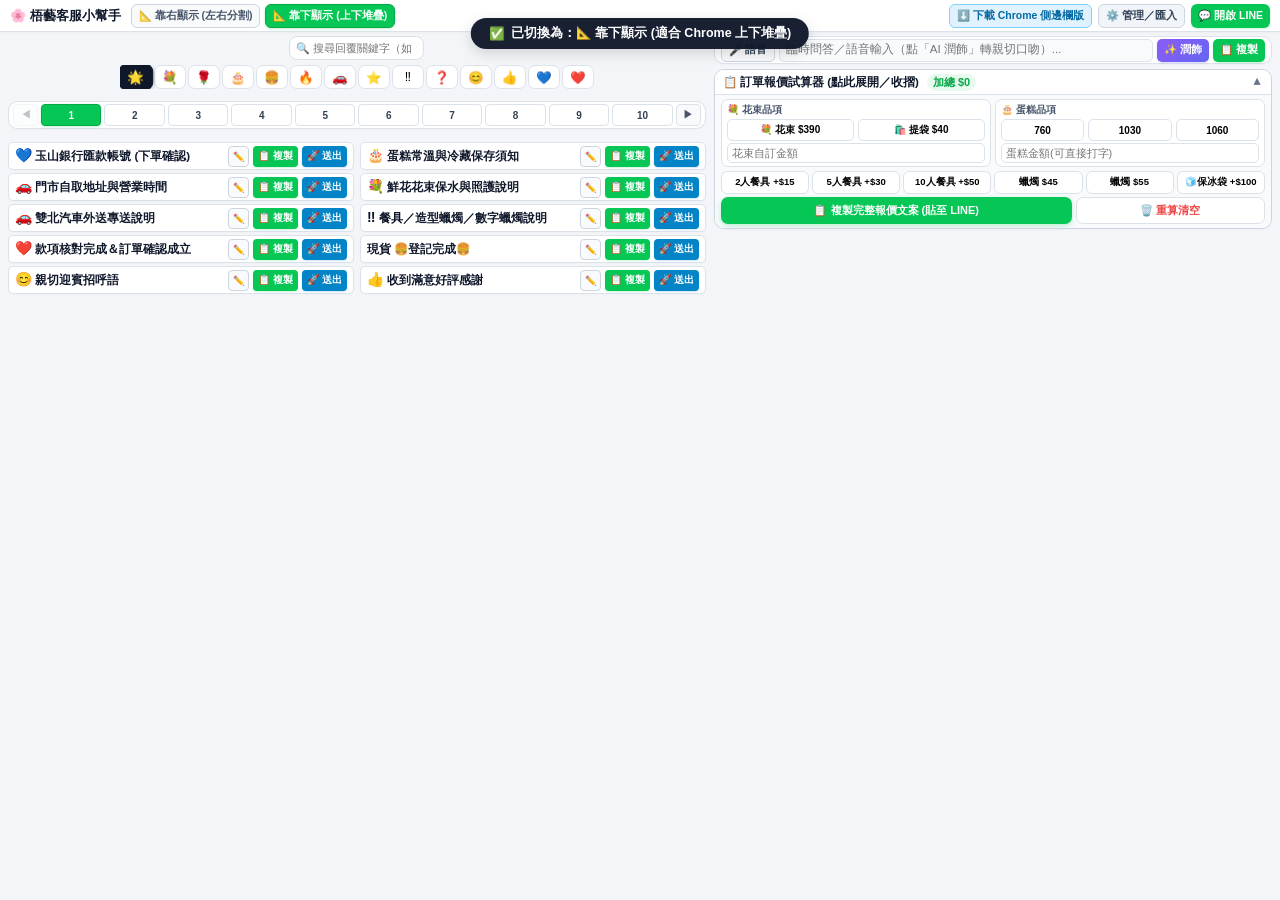
==== commit c332dbd7: "新增 Chrome 側邊欄版下載按鈕" ====
--- a/index.html
+++ b/index.html
@@ -1198,6 +1198,76 @@
       font-weight: 600;
       cursor: pointer;
     }
+
+    /* ================= Chrome 側邊欄版下載＆安裝說明 ================= */
+    .btn-ext-download {
+      background: #e0f2fe;
+      color: #0369a1;
+      border: 1px solid #7dd3fc;
+      border-radius: 6px;
+      padding: 4px 10px;
+      height: 27px;
+      font-size: 11px;
+      font-weight: 700;
+      cursor: pointer;
+      display: flex;
+      align-items: center;
+      gap: 3px;
+      white-space: nowrap;
+      transition: all 0.12s;
+    }
+    .btn-ext-download:hover { background: #bae6fd; color: #075985; }
+    body.mode-bottom .btn-ext-download { height: 24px; padding: 0 7px; font-size: 10.5px; }
+
+    .install-hero {
+      display: flex; align-items: center; gap: 12px;
+      background: linear-gradient(135deg, #e8f9ee 0%, #e0f2fe 100%);
+      border: 1px solid #bbf7d0; border-radius: 10px;
+      padding: 12px 14px; margin-bottom: 12px;
+    }
+    .install-hero-icon {
+      width: 44px; height: 44px; border-radius: 10px; flex-shrink: 0;
+      background: var(--primary); color: #fff; font-size: 26px; font-weight: 800;
+      display: flex; align-items: center; justify-content: center;
+      box-shadow: 0 2px 6px rgba(6, 199, 85, 0.3);
+    }
+    .install-hero-text { font-size: 12.5px; color: #334155; line-height: 1.55; }
+    .install-hero-text b { color: #0f172a; font-size: 13.5px; }
+    .btn-zip-download {
+      display: flex; align-items: center; justify-content: center; gap: 6px;
+      width: 100%; height: 42px; margin-bottom: 12px;
+      background: var(--primary); color: #fff; text-decoration: none;
+      border-radius: 8px; font-size: 14px; font-weight: 800;
+      box-shadow: 0 2px 6px rgba(6, 199, 85, 0.3);
+    }
+    .btn-zip-download:hover { background: var(--primary-dark); }
+    .install-steps { list-style: none; margin: 0; padding: 0; display: flex; flex-direction: column; gap: 7px; counter-reset: step; }
+    .install-steps li {
+      counter-increment: step; position: relative;
+      background: #f8fafc; border: 1px solid #e2e8f0; border-radius: 8px;
+      padding: 8px 10px 8px 40px; font-size: 12.5px; color: #334155; line-height: 1.55;
+    }
+    .install-steps li::before {
+      content: counter(step); position: absolute; left: 10px; top: 8px;
+      width: 21px; height: 21px; border-radius: 50%;
+      background: var(--primary); color: #fff; font-size: 11.5px; font-weight: 800;
+      display: flex; align-items: center; justify-content: center;
+    }
+    .install-steps b { color: #0f172a; }
+    .install-code-row { display: flex; gap: 6px; align-items: center; margin-top: 5px; }
+    .install-code {
+      font-family: ui-monospace, Menlo, monospace; font-size: 12.5px; font-weight: 700;
+      background: #fff; border: 1px solid #cbd5e1; border-radius: 5px; padding: 3px 8px; color: #0f172a;
+      user-select: all;
+    }
+    .btn-mini-copy {
+      height: 26px; padding: 0 9px; border: none; border-radius: 5px;
+      background: var(--primary); color: #fff; font-size: 11.5px; font-weight: 700; cursor: pointer;
+    }
+    .install-note {
+      margin-top: 10px; background: #fff7ed; border: 1px solid #fed7aa; border-radius: 8px;
+      padding: 8px 10px; font-size: 11.5px; color: #9a3412; line-height: 1.6;
+    }
   </style>
 </head>
 <body class="mode-bottom">
@@ -1217,6 +1287,10 @@
       </div>
     </div>
     <div class="header-actions">
+      <!-- Chrome 側邊欄版下載與安裝說明 -->
+      <button type="button" class="btn-ext-download" onclick="openInstallModal()" title="下載 Chrome 右側邊欄版本與安裝步驟">
+        <span>⬇️ 下載 Chrome 側邊欄版</span>
+      </button>
       <!-- 管理/匯入按鈕 -->
       <button type="button" class="btn-manage-open" onclick="openManageModal()">
         <span>⚙️ 管理／匯入</span>
@@ -1540,6 +1614,49 @@
   <div class="toast" id="toast">
     <span id="toastIcon">✅</span>
     <span id="toastMsg">已複製！請直接貼到官方 LINE 對話框</span>
+  </div>
+
+  <!-- Chrome 側邊欄版：下載與安裝說明 Modal -->
+  <div class="modal-backdrop" id="installModal" onclick="closeInstallModalOnBg(event)">
+    <div class="modal-box" style="max-width: 480px;">
+      <div class="modal-top">
+        <span class="modal-title">⬇️ 安裝 Chrome 側邊欄版</span>
+        <button type="button" class="btn-modal-close" onclick="closeInstallModal()">✕</button>
+      </div>
+
+      <div class="install-hero">
+        <div class="install-hero-icon">梧</div>
+        <div class="install-hero-text">
+          <b>梧藝客服小幫手（Chrome 擴充功能）</b><br>
+          放在 Chrome 右側邊欄，按「📥 貼上」就把回覆填進 LINE 官方帳號網頁版的客人對話框，<b>不會自動傳送</b>，確認後自己按傳送。
+        </div>
+      </div>
+
+      <a class="btn-zip-download" href="wuyi-quick-reply-extension.zip" download="wuyi-quick-reply-extension.zip">
+        ⬇️ 下載安裝檔（ZIP）
+      </a>
+
+      <ol class="install-steps">
+        <li><b>解壓縮</b>：打開「下載項目」，點兩下 <b>wuyi-quick-reply-extension.zip</b>，會出現一個 <b>wuyi-quick-reply-extension</b> 資料夾。建議移到「文件」等不會被刪掉的地方。</li>
+        <li><b>打開擴充功能頁</b>：這個網址不能直接點，請按「複製」後貼到 Chrome 網址列，再按 Enter。
+          <div class="install-code-row">
+            <span class="install-code">chrome://extensions</span>
+            <button type="button" class="btn-mini-copy" id="btnCopyExtUrl" onclick="copyExtensionsUrl()">📋 複製</button>
+          </div>
+        </li>
+        <li>打開右上角的 <b>「開發人員模式」</b> 開關。</li>
+        <li>按左上角的 <b>「載入未封裝項目」</b>。</li>
+        <li><b>選資料夾</b>：選第 1 步解壓縮出來的 <b>wuyi-quick-reply-extension</b> 資料夾（打開後看得到 manifest.json 的那一層），按「選取」。</li>
+        <li><b>釘選</b>：按 Chrome 右上角的拼圖圖示 🧩，把「梧藝客服小幫手」旁的圖釘點亮。</li>
+        <li><b>開始使用</b>：打開 <b>chat.line.biz</b>（LINE 官方帳號網頁版聊天）並點開客人對話，再點工具列的綠色「梧」圖示，右邊就會出現小幫手。</li>
+      </ol>
+
+      <div class="install-note">
+        ⚠️ 直接把 ZIP 拖進 Chrome <b>不會</b>安裝，一定要先解壓縮，再用「載入未封裝項目」選資料夾。<br>
+        🔄 之後有新版：下載新的 ZIP 解壓縮、覆蓋舊資料夾，再到 chrome://extensions 按擴充功能上的重新整理 ↻。<br>
+        💾 側邊欄版的回覆資料和這個網頁分開存；要搬資料，先在這裡「⚙️ 管理／匯入 → 💾 備份下載」，再到側邊欄「📂 還原匯入」。
+      </div>
+    </div>
   </div>
 
   <script>
@@ -2849,6 +2966,27 @@
       event.target.value = '';
     }
 
+    // ================= Chrome 側邊欄版：下載與安裝說明 =================
+    function openInstallModal() {
+      document.getElementById('installModal').classList.add('show');
+    }
+    function closeInstallModal() {
+      document.getElementById('installModal').classList.remove('show');
+    }
+    function closeInstallModalOnBg(e) {
+      if (e.target.id === 'installModal') closeInstallModal();
+    }
+    function copyExtensionsUrl() {
+      performSafeCopy('chrome://extensions', () => {
+        const btn = document.getElementById('btnCopyExtUrl');
+        if (btn) {
+          btn.textContent = '✓ 已複製';
+          setTimeout(() => { btn.textContent = '📋 複製'; }, 1500);
+        }
+        showToast('已複製！請貼到 Chrome 網址列後按 Enter');
+      });
+    }
+
     // 初始化渲染與讀取模式 (預設為適合上下堆疊分割的靠下模式)
     const savedMode = localStorage.getItem('wuyi_split_mode') || 'bottom';
     setSplitMode(savedMode);
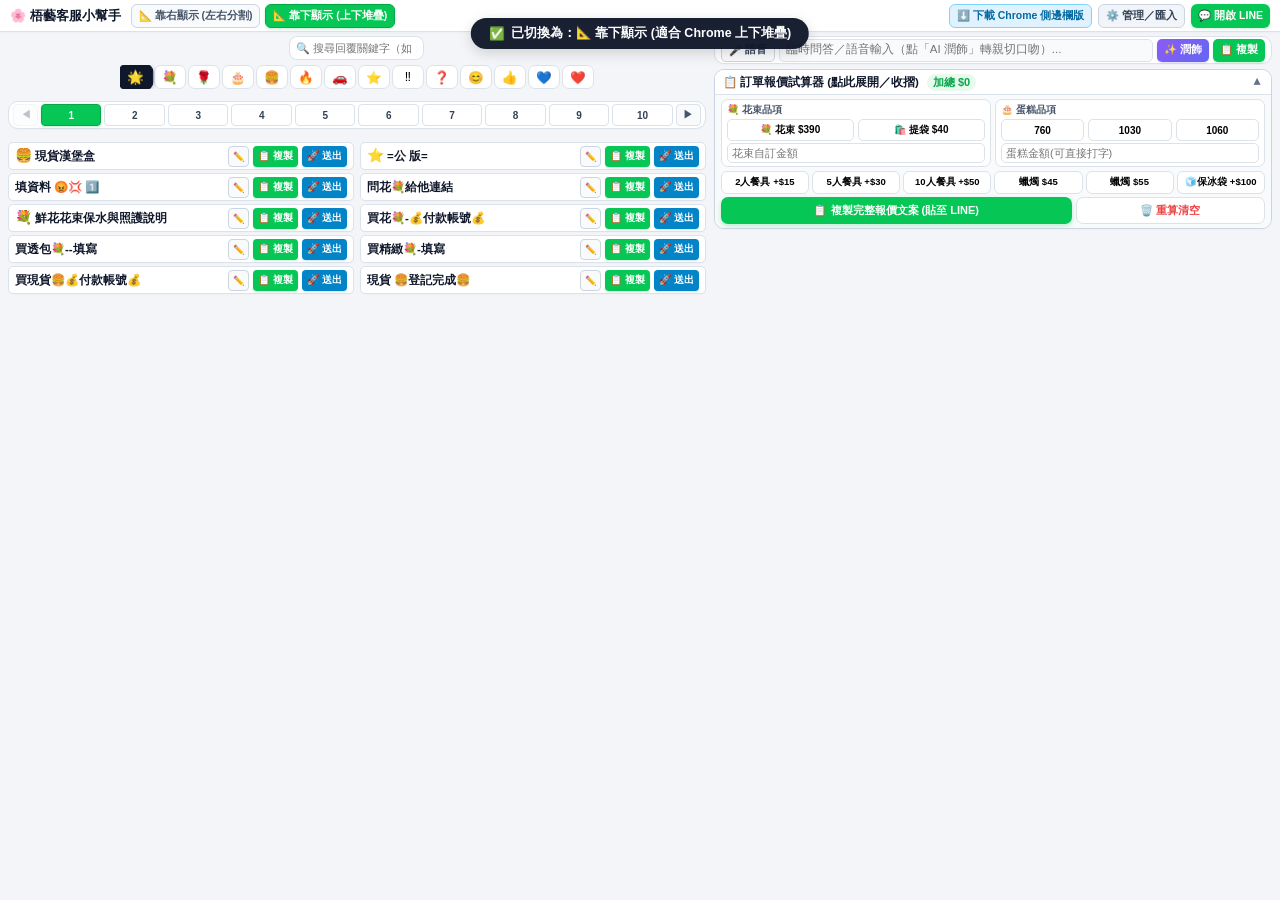
==== commit 495df181: "更新為 Leon 的 45 則常用回覆" ====
--- a/index.html
+++ b/index.html
@@ -1675,84 +1675,279 @@
       addon: '‼️'
     };
 
-    // 預設第 1 頁常用問題與回覆資料庫 (共 10 則)
+    // 官方預設常用回覆（梧藝 2026-11-06 版，共 45 則，依序排入第 1～5 頁，每頁 10 格）
     const defaultPage1Replies = [
       {
-        id: 'remit_info',
-        category: '💙',
-        title: '玉山銀行匯款帳號 (下單確認)',
-        text: `【匯款帳號資訊】
-銀行代號：808 玉山銀行
-戶名：梧藝工作室
-帳號：0123-940-888888
-
-匯款完成後再麻煩告知我們「帳號後五碼」與「匯款金額」，以便核對排單，感謝您！❤️`
-      },
-      {
-        id: 'cake_storage',
-        category: '🎂',
-        title: '蛋糕常溫與冷藏保存須知',
-        text: `【蛋糕保存方式提醒】
-我們的蛋糕皆為新鮮手作無添加防腐劑：
-1. 常溫離冷藏請勿超過 40 分鐘（若天氣炎熱建議加購保冰袋）。
-2. 取貨後請盡速冷藏保存，冷藏賞味期為 3 天內，冷凍可保存 7 天。`
-      },
-      {
-        id: 'pickup_info',
-        category: '🚗',
-        title: '門市自取地址與營業時間',
-        text: `【門市自取須知】
-門市地址：台北市大安區光復南路OO巷OO號
-取貨時間：週三至週日 12:00 - 19:30
-抵達時向櫃檯店員報「訂購人姓名與電話」即可領取蛋糕與花束喔！`
-      },
-      {
-        id: 'flower_care',
-        category: '💐',
-        title: '鮮花花束保水與照護說明',
-        text: `【花束照護小提醒】
-花束底部均附有保水花泥/水袋，建議取貨當天拆除包裝後將花莖剪斜角插水瓶，每日換水並放置於陰涼通風處，避免陽光直曬或冷氣出風口直吹喔！`
-      },
-      {
-        id: 'delivery_info',
-        category: '🚗',
-        title: '雙北汽車外送專送說明',
-        text: `【外送配送須知】
-雙北地區配合 Lalamove 汽車專送，依距離跳錶計算實報實銷。
-蛋糕為冷藏專送、花束會妥善固定，歡迎提供「確切外送地址與送達時間」為您試算運費喔！`
-      },
-      {
-        id: 'addon_acc',
-        category: '‼️',
-        title: '餐具／造型蠟燭／數字蠟燭說明',
-        text: `【餐具與蠟燭配件】
-蛋糕皆附贈「單支金細蠟燭 1 支」與蛋糕刀。
-若需要造型蠟燭($45/$55)、數字蠟燭($30/個)或額外盤叉餐具（2人$15/5人$30/10人$50），都可以幫您加購登記喔！`
-      },
-      {
-        id: 'thank_confirm',
-        category: '❤️',
-        title: '款項核對完成＆訂單確認成立',
-        text: `您好呀～已經收到您的匯款囉！款項核對無誤，訂單已為您排程排單製作！🌸
-取貨日前一天會再發送提醒訊息給您，非常感謝您的支持！`
-      },
-      {
-        id: 'burger_stock',
-        category: '🍔',
-        title: '現貨 🍔登記完成🍔',
-        text: `您好呀～已為您保留現貨並完成登記囉！🍔 請於約定時間內前來門市取貨，謝謝您！`
-      },
-      {
-        id: 'greeting_hello',
-        category: '😊',
-        title: '親切迎賓招呼語',
-        text: `您好呀～歡迎光臨梧藝！🌸 請問今天有想了解蛋糕、花束或是專屬客製甜點的服務嗎？很樂意為您介紹與服務喔！`
-      },
-      {
-        id: 'praise_thanks',
-        category: '👍',
-        title: '收到滿意好評感謝',
-        text: `太開心聽到您的喜歡了！看到您和朋友吃得開心就是我們最大的動力與幸福🥰 期待下次再為您製作美味的蛋糕與花禮！`
+        "id": "slot_1_0",
+        "category": "🍔",
+        "title": "現貨漢堡盒",
+        "text": "您好 ～\n這是今天的「現貨漢堡盒」款式，給您參考看看唷！\n\n如有喜歡的款式，\n請先直接回覆告訴我們「想預留哪一款」\n\n我們幫您確認還有沒有現貨後，\n會再傳送專屬預留表單給您填寫喔\n\n-------------------\n✔️現場取貨時再麻煩告訴我們\n\n❶要取『現貨蛋糕』\n❷名字\n❸電話後三碼\n\n我們會跟您核對唷！ 謝謝您🫶🏻"
+      },
+      {
+        "id": "slot_1_1",
+        "category": "⭐️",
+        "title": "=公 版=",
+        "text": "您好 \n這週客製蛋糕已經滿單囉～\n\n目前有的選擇是\n▪️當日現貨漢堡盒\n▪️公版整模蛋糕\n\n請問想諮詢哪一種呢？☺️"
+      },
+      {
+        "id": "slot_1_2",
+        "category": "⭐️",
+        "title": "填資料 😡💢 1️⃣",
+        "text": "您好～\n\n目前那天還有檔期喔💖\n\n\n報價的判斷依據為 蛋糕尺寸、口味及客製需求喔\n\n為了提供您準確的報價\n麻煩協助填寫諮詢表單的每項資訊，謝謝您的配合\n\n\n\n▫️若開頭詢問我們的『取貨檔期』\n      與下方填寫的『取貨日期不同』\n請先告知我們，我們再次幫您確認檔期喔！\n\n\n────────────\n\n\n▫️客製需求小提醒\n\n▪️請將所有客製需求一次整理告知。\n▪️可以跟圖片同款，或是更改蛋糕顏色、\n     有題字的地方可以更改題字內容、\n     任何客製要求或是修改的小細節等\n▪️報價後新增客製需求或是更改口味，\n      會將依項目重新報價，視情況額外收費唷\n▪️若更動任何訂購資訊，麻煩「重新填寫」回傳，\n      並且告訴我們更改的地方， \n      以免日後訂單的資料有誤喔！\n\n\n────────────\n\n為了能更快協助您，請先填寫「諮詢表單」\n\n     🔺我們會提供：\n    ❶諮詢表單\n    ❷請您填寫資訊\n    ❸收到後我們會報價給您\n\n     🔺您收到報價後：\n    ❶諮詢不代表保留檔期或必須要購買\n    ❷請告知我們需不需要訂購\n    ❸若確定要訂購，我們提供轉帳資訊\n    ❹期限內匯款完成 就是訂購成功喔\n\n\n感謝您的配合 ✨"
+      },
+      {
+        "id": "slot_1_3",
+        "category": "💐",
+        "title": "問花💐給他連結",
+        "text": "您好～\n我們的鮮花\n\n簡約款透明包裝 $390起～\n精緻包裝花束 $1280起～ \n\n可以參考方案後，截圖喜歡的款式與我們討論喔\n\n\n\n📌 更多方案介紹可以參考連結：\nhttps://forms.gle/fM4fT5JC6yQhPWAg6"
+      },
+      {
+        "id": "flower_care",
+        "category": "💐",
+        "catName": "💐 花藝照護",
+        "tagClass": "tag-blue",
+        "title": "鮮花花束保水與照護說明",
+        "text": "【花束照護小提醒】\n花束底部均附有保水花泥/水袋，建議取貨當天拆除包裝後將花莖剪斜角插水瓶，每日換水並放置於陰涼通風處，避免陽光直曬或冷氣出風口直吹喔！"
+      },
+      {
+        "id": "slot_1_5",
+        "category": "💐",
+        "title": "買花💐-💰付款帳號💰",
+        "text": "匯款資訊：\n\n戶名：梧藝工作室\n銀行：連線商業銀行（824）\n匯款帳號：312000009259\n\n\n••┈┈┈┈┈┈┈┈••\n\n▪️ 匯款提醒\n請於詢問當天完成匯款並提供帳號後五碼\n否則訂單將不成立，也不會安排製作喔！\n\n\n••┈┈┈┈┈┈┈┈••\n\n▫️下單前請留意\n\n▪️ 匯款前請確認總金額是否正確\n\n▪️ 如需加購提袋 $40 或襯紙 $100，請提前備註\n\n▪️ 匯款完成後恕『無法取消訂單』，\n     因為鮮花有保鮮期問題，請確認需求後再下單！ \n\n▪️ 付款後若想改期，請在取貨前8天提出更改取貨日，\n     須在取貨日前8天提出，可更改一次日期。\n\n▪️ 付款後若想改期，在取貨8天內提出更改取貨日，\n     因為鮮花有保鮮期問題需因為改期重新叫貨，\n     改期訂單則收總金額50%。\n\n\n••┈┈┈┈┈┈┈┈••\n\n▫️ 花束設計與花材說明\n\n▪️ 透明包裝花束為簡易透明玻璃紙包裝，不含提袋\n\n▪️ 精緻花束則包含提袋\n\n▪️ 所有花束皆由闆娘設計，恕『不指定』花材及指定樣式\n\n▪️ 花束圖片僅供風格參考\n     每束花都是獨一無二的作品\n     無法與圖片完全相同。\n\n▪️ 花材具有季節性，價格會依訂購時的市場行情浮動。\n\n▪️ 若遇花材缺貨或季節性供應問題，\n     將以同等性質或相近色系的花材替代。\n\n▪️ 鮮花花束沒有固定的長、寬、高尺寸標準，\n    會依預算與花材搭配呈現。\n\n▪️ 下單前請先參考並確認能接受梧藝IG上的花藝風格\n     若對花材、款式或成品有較高的指定需求\n     建議先與我們討論再決定是否訂購喔～🫶🏻\n\n\n▫️鮮花照顧提醒\n\n▪️ 建議將鮮花放置於涼爽的冷氣房，避免冷氣出風口直吹\n\n▪️ 請避免將鮮花放在密閉、高溫或陽光直射的環境，\n     以免水分流失、影響花況\n\n▪️ 花草植物具有自然生長的痕跡，花瓣、枝葉及形態\n     可能存在些微差異，無法保證每一處都完美無瑕，\n     還請理解與包容 \n\n••┈┈┈┈┈┈┈┈••\n\n📍 取貨地點\n\n台南市中西區友愛街 93 號 （14:30～19:00）"
+      },
+      {
+        "id": "slot_1_6",
+        "category": "💐",
+        "title": "買透包💐--填寫",
+        "text": "💐透明包裝花束💐\n\n(圖片僅供參考)\n\n鮮花色系：\n($390~$1300)鮮花預算：\n加購$100-襯紙：\n加購$40--提袋：\n\n取貨日期：\n取貨時間(14:30-19:00)：\n取貨地點：台南市中西區友愛街93號 \n\n訂購人的LINE名稱：\n取貨人姓名：\n取貨人電話：\n\n\n\n🔺請確認以上每項資訊都有填寫喔\n\n\n------------------\n\n▫️訂購前小提醒\n\n▪️ 鮮花具有季節性，價格依訂購日時價調整。\n▪️ 花束皆由闆娘依預算及色系搭配，\n     恕不指定花材及固定款式。\n▪️ 圖片僅供風格參考，\n     每束花都是獨一無二的作品，\n     無法與圖片完全相同。\n▪️ 下單前請先確認能接受 \n     WUYI IG 上的花藝風格喔"
+      },
+      {
+        "id": "slot_1_7",
+        "category": "💐",
+        "title": "買精緻💐-填寫",
+        "text": "您好 \n幫您登記參考當日『現貨漢堡盒蛋糕 』\n\n當天中午蛋糕製作完成後\n會於 12:30～13:30 之間傳送圖片給您參考\n記得留意訊息喔！🫶🏻\n\n\n訂購流程：\n❶選款⭢❷我們會報價⭢❸完成匯款⭢❹預留3~7點至門市取\n⚠️只能立即匯款預留，無法到店再付款呦！\n\n\n\n💌 若當天訊息量較大，尚未回覆到您，可以到ig限動截圖並傳給我們報價，我們會依序盡快回覆，謝謝您 💗"
+      },
+      {
+        "id": "slot_1_8",
+        "category": "🍔",
+        "title": "買現貨🍔💰付款帳號💰",
+        "text": "匯款資訊：\n\n戶名：梧藝工作室\n銀行：連線商業銀行（824）\n匯款帳號：312000009259\n\n\n\n轉帳完成後，請提供以下資訊：\n\n\n1️⃣ 轉帳金額：\n2️⃣ 轉帳後五碼：\n3️⃣ 訂購人姓名：\n4️⃣ 訂購人電話：\n5️⃣ 預計取貨時間：\n6️⃣ 加購項目：\n\n取貨地址：台南市中西區友愛街93號（14:30-19:00）\n\n\n•┈┈┈┈┈┈┈•\n\n✔️現場取貨時再麻煩告訴我們\n\n❶要取『現貨蛋糕』\n❷名字\n❸電話後三碼\n\n我們會跟您核對唷！ 謝謝您🫶🏻"
+      },
+      {
+        "id": "slot_1_9",
+        "category": "🍔",
+        "title": "現貨 🍔登記完成🍔",
+        "text": "您好 \n幫您登記參考當日『現貨漢堡盒蛋糕 』\n\n當天中午蛋糕製作完成後\n會於 12:30～13:30 之間傳送圖片給您參考\n記得留意訊息喔！🫶🏻\n\n\n訂購流程：\n❶選款⭢❷我們會報價⭢❸完成匯款⭢❹預留3~7點至門市取\n⚠️只能立即匯款預留，無法到店再付款呦！\n\n\n\n💌 若當天訊息量較大，尚未回覆到您，可以到ig限動截圖並傳給我們報價，我們會依序盡快回覆，謝謝您 💗"
+      },
+      {
+        "id": "slot_2_0",
+        "category": "🍔",
+        "title": "現貨 🍔問一點Ig🍔",
+        "text": "您好\n\n大約下午1點左右會在IG限動po當日現貨漢堡盒蛋糕的圖片呦！\n\n若您有確定需要參考當天現貨的話可以告訴我們\n✍🏻預先幫您登記，當天完成後傳圖片給您參考喔～\n\n\n▪️關於現貨漢堡盒\n\n*現貨漢堡盒 $700起～\n*中西區的門店現貨漢堡盒在營業日，1-2pm區間會發限動\n*現貨漢堡盒的樣式＋口味，當天發佈（沒 有 照 片 可 以 提 前 挑 選）\n*現貨無法提前一天以上保留，有需要訂購現貨可以當天詢問或是營業時間到門店挑選喔！\n\n\n▪️門店地址：台南市中西區友愛街93號 （⏰ 3𝐩𝐦 - 7𝐩𝐦）\n\n\n\n\n🍔 漢堡盒蛋糕介紹\n\n▪️ 尺寸：4 吋，單層夾餡\n     適合 1～2 人食用。\n▪️ 包裝盒尺寸：15 × 15 × 8 cm\n▪️ 附一支隨機蠟燭\n▪️ 附紙袋，但沒有提供保冷袋＆保冷劑喔\n     可自備或加購（保冷袋＆保冷劑 $100）\n▪️ 響應環保，不附餐具喔\n     2 人份盤叉刀加購 $15，5人份$30\n▪️ 造型蠟燭可以現場選購\n\n\n\n🍰 保存與裝飾提醒\n\n▪️ 蛋糕使用動物性鮮奶油\n     不添加防腐劑及香精\n     建議取貨當天食用，最晚不超過 2 天。\n▪️ 回家後建議先冷藏至少 30 分鐘再食用，口感更佳。\n▪️ 動物性鮮奶油較容易受溫度影響，\n     請盡快冷藏並避免高溫。\n▪️ 調色奶油及有色糖珠可能會有暈色、染色情況，屬正常現象。\n▪️ 蛋糕底部有墊油紙，邊緣些微沾蹭屬正常製作現象。\n▪️ 裝飾用的小花、小葉等非食用素材請勿食用；\n     若介意者，請斟酌後再下單喔！\n\n\n謝謝您🫶🏻💗"
+      },
+      {
+        "id": "slot_2_1",
+        "category": "⭐️",
+        "title": "稍後 查帳💰",
+        "text": "您好～\n\n會計待查帳確認後，我們會盡快回覆您。\n\n再麻煩您耐心等候，謝謝您的理解與配合 🫶🏻"
+      },
+      {
+        "id": "slot_2_2",
+        "category": "⭐️",
+        "title": "轉帳 收到錢💰",
+        "text": "收到囉～謝謝您 🫶🏻\n\n\n麻煩先幫我們確認以下資訊是否正確喔~\n\n❶取貨日期：\n❷匯款金額收到：$\n\n\n\n⚠️ 關於取貨日期與時間異動：\n▪️ 取貨前 7 天內，恕無法更改日期及時間。\n▪️ 若需更改，請於取貨前 7 天以上提前詢問，\n    我們會再確認是否能協助調整。"
+      },
+      {
+        "id": "slot_2_3",
+        "category": "⭐️",
+        "title": "🍰🍰🍰 蛋 糕 報 價🍰🍰🍰",
+        "text": "此蛋糕報價為取貨日：\n\n尺吋：\n加上樣式 & 口味\n\n蛋糕價格是$ \n\n(此報價不含餐具、塑膠或木頭插牌、\n造型蠟燭、花束、保冰袋劑...等)\n\n\n\n⚠️若您自選的款式蛋糕上有裝飾品/鮮花類\n我們皆會消毒清洗後擺上\n若是無法認同接受且完美主義者\n請勿下單購買，謝謝您🙏🏻\n\n\n\n💌 訂購流程\n\n報價不代表保留您的諮詢檔期\n\n無論是否訂購\n都麻煩您回覆告知我們一聲\n讓我們知道唷\n\n\n\n💌 確認訂購\n\n若確認要訂購，請告知我們\n我們會提供銀行帳號\n請於兩天內（含詢問當日）完成轉帳\n轉帳成功後才算訂購完成喔\n逾期則不保留名額 再請留意時間喔\n\n謝謝您的理解與配合 🌷\n\n\n\n//\n🔸 蛋糕附贈一隻不挑款蠟燭🔸\n\n可另外加購：\n▫️刀叉盤組：2人餐具（$15），5人餐具（$30）\n▫️保冷劑＋保冷袋(27*27*27cm) 一組$100\n▫️數字蠟燭一根 $30\n▫️多款造型蠟燭＆生日快樂插牌\n\n//\n客製漢堡盒（包裝盒15*15*8cm）\n4寸（包裝盒17*17*20cm）\n6寸（包裝盒22*22*24cm）\n8寸（包裝盒26*26*24cm）\n\n//\n蛋糕皆手工製作，每顆蛋糕都是獨一無二，\n蛋糕顏色跟造型多少都會跟原圖有落差，\n絕對不會跟圖片100%一模一樣，\n調色奶油有添加色素，色素容易暈染是正常現象，\n若是完美主義者/對我們的風格不信任且質疑等，請勿下單喔\n\n//\n關於題字，\n手寫字無法跟電腦字體一樣完美，\n在蛋糕上也不會完全對齊且致中，\n每個人手寫文字字跡各有風格，\n完美主義者or要求字跡工整致中者\n請勿下單喔！\n\n\n// 關於蛋糕保存\n蛋糕為動物鮮奶油蛋糕，離開冰箱15分鐘會開始融化造成蛋糕倒塌傾斜等，\n建議取貨要準備『保冰袋＋保冰劑』 \n\n//\n蛋糕取貨三天內食用口感比較好喔，冷藏即可！\n若裝飾有餅乾水果等，會因為冷藏變軟,氧化是正常現象\n\n//\n若您選的口味夾餡有當季水果，則水果為隨機出，無法指定；\n另外若蛋糕外觀款式為水果裝飾蛋糕，\n水果會依當月有供應的水果去採買，水果有季節性，\n裝飾水果會隨機出，有水果過敏的可以事先告知喔！\n\n//\n若您選的款式為鮮花蛋糕，鮮花會依當天市場有的花材去採買無法指定(花有季節性)\n可以告訴我喜歡的色系，我會幫忙搭配，盡量與圖片同款唷！\n若是完美主義者或需與圖片一模一樣的，介意蛋糕有鮮花者，請勿下單喔！"
+      },
+      {
+        "id": "slot_2_4",
+        "category": "🍔",
+        "title": "🍔🍔 現貨--報價 🍔🍔",
+        "text": "漢堡盒$\n2人餐具含刀叉盤$15 （有需要可加購喔）\n\n\n•┈┈┈┈┈┈┈•\n\n\n當日現貨詢問的款式會「保留15分鐘」\n有需要預留請及時回覆告知 \n我們傳帳號給您呦！\n轉帳完成才算預留成功~\n\n\n預留成功後無法因任何因素取消及退款\n限當日於營業時間下午3~7點內領取蛋糕\n請務必確認好有需要蛋糕再預留呦！\n\n\n⚠️若您自選的款式蛋糕上有裝飾品/鮮花，我們皆會消毒清洗後擺上，\n若是無法認同接受且完美主義者，請勿下單購買，謝謝🙏🏻\n\n⚠️ 當天領取請跟我們『當面核對點交』訂購商品及加購商品是否拿齊全！\n\n\n•┈┈┈┈┈┈┈•\n\n\n✔️關於漢堡盒蛋糕\n\n▪️ 尺寸為 4 吋、單層夾餡\n    盒子尺寸 15 × 15 × 8 cm\n    約適合 1～2 人\n\n▪️ 附手提紙袋及一支隨機蠟燭，不附餐具。\n\n▪️ 可加購 2 人份餐具組（盤、叉、刀）$15\n    門市另有造型蠟燭、生日插牌及慶生道具可選購\n\n▪️ 建議自備保冷袋及保冷劑\n     現場可加購 $100\n\n▪️ 蛋糕使用動物性鮮奶油\n    不添加防腐劑及香精\n    建議取貨當天食用\n    最晚不超過 2 天。\n    食用前先冷藏 30 分鐘，口感更佳。\n\n▪️ 調色奶油及有色糖珠\n    可能出現暈色，屬正常現象\n\n▪️ 蛋糕底部有墊油紙\n     邊緣些微沾蹭屬正常製作現象\n\n\n📍 門市地址：台南市中西區友愛街93號 (15:00～19:00)"
+      },
+      {
+        "id": "slot_2_5",
+        "category": "🍔",
+        "title": "🍔🍔 客製--報價 🍔🍔",
+        "text": "此漢堡盒蛋糕報價為取貨日：\n\n漢堡盒$\n兩人餐具盤子刀子叉子$15 （依需求加購即可）\n\n\n\n⚠️ 以上報價不含餐具、造型蠟燭、\n   生日插牌、花束、保冷袋劑及配送費等。\n\n\n⚠️若您自選的款式蛋糕上有裝飾品/鮮花類\n我們皆會消毒清洗後擺上\n若是無法認同接受且完美主義者\n請勿下單購買，謝謝您🙏🏻\n\n\n---------\n\n💌 訂購流程\n\n報價不代表保留您的諮詢檔期\n\n無論是否訂購\n都麻煩您回覆告知我們一聲\n讓我們知道唷～\n\n\n\n💌 確認訂購\n\n若確認要訂購，請告知我們\n我們會提供銀行帳號\n請於兩天內（含詢問當日）完成轉帳\n轉帳成功後才算訂購完成喔\n逾期則不保留名額 再請留意時間喔～\n\n謝謝您的理解與配合 🌷\n\n\n\n---------\n\n\n✔️漢堡盒蛋糕介紹\n\n▪️ 尺寸為 4 吋、單層夾餡\n    盒子尺寸 15 × 15 × 8 cm\n    約適合 1～2 人\n\n▪️ 附手提紙袋及一支隨機蠟燭，不附餐具。\n\n▪️ 可加購 2 人份餐具組（盤、叉、刀）$15\n    門市另有造型蠟燭、生日插牌及慶生道具可選購\n\n▪️ 建議自備保冷袋及保冷劑\n     現場也能加購是一組 $100\n\n▪️ 蛋糕使用動物性鮮奶油\n    不添加防腐劑及香精\n    建議取貨當天食用\n    最晚不超過 2 天。\n    食用前先冷藏 30 分鐘，口感更佳。\n\n▪️ 調色奶油及有色糖珠\n    可能出現暈色，屬正常現象\n\n▪️ 蛋糕底部有墊油紙\n     邊緣些微沾蹭屬正常製作現象\n\n▪️關於題字，\n    手寫字無法跟電腦字體一樣完美，\n    在蛋糕上也不會完全對齊且致中，\n    每個人手寫文字字跡各有風格，\n    完美主義者or要求字跡工整致中者\n    請勿下單喔！\n\n\n📍 門市地址：台南市中西區友愛街93號 （15:00～19:00）\n\n\n\n謝謝您🫶🏻"
+      },
+      {
+        "id": "slot_2_6",
+        "category": "❤️",
+        "title": "❤️富邦銀行",
+        "text": "您好～匯款前\n請 『仔細』確認上方\n跟您核對的資訊對不對喔~\n\n❶取貨日期\n❷客製需求(蛋糕顏色,題字內容...等)\n❸訂單資訊\n❹金額統計\n\n\n••┈┈┈┈┈┈┈┈•• \n\n\n取貨日期：\n\n\n戶名：梧藝工作室\n銀行：連線商業銀行（824）\n匯款帳號：312000009259\n\n\n\n••┈┈┈┈┈┈┈┈•• \n\n\n謝謝您的諮詢與訂購 ❤️\n\n\n✔️匯款注意事項\n\n▪️ 請於兩日內完成匯款\n    並主動告知轉帳後五碼\n    才算訂購成功；逾期未完成\n    訂單將不成立，也不會安排製作喔！\n\n▪️ 轉帳時請勿備註內容\n     我們會看不到您的轉帳後五碼 \n    而無法核對您的紀錄喔\n\n▪️ 匯款前請再次確認總金額\n    並確認餐具、造型蠟燭、生日插牌、\n    保冷袋及保冷劑等加購品項皆已計入\n\n▪️ 若訂購人與取貨人不同，\n    請提前告知，以利取貨時核對資訊。\n\n\n▪️ 自取時間內都可以與地點固定\n    恕不另約時間面交\n    取貨當日恕不接受任何更改喔～\n\n▪️ 取貨時請與我們當面核對\n    購買的蛋糕及所有加購商品\n    確認品項皆已拿齊在離開喔\n\n\n📍 取貨資訊\n地址：台南市中西區友愛街 93 號\n時間：下午 3:00～7:00\n\n\n\n📌 下單前請詳閱購買規則\nhttps://forms.gle/pWgKY8vMWvckDjFV6\n\n\n\n謝謝您 🫶🏻"
+      },
+      {
+        "id": "slot_2_7",
+        "category": "💙",
+        "title": "💙LINE Bank",
+        "text": "您好～匯款前\n請 『仔細』確認上方\n跟您核對的資訊對不對喔~\n\n❶取貨日期\n❷客製需求(蛋糕顏色,題字內容...等)\n❸訂單資訊\n❹金額統計\n\n\n••┈┈┈┈┈┈┈┈•• \n\n\n取貨日期：\n\n\n銀行代號：824  (連線商業銀行)\n存簿帳號：111018063578\n\n\n••┈┈┈┈┈┈┈┈•• \n\n\n謝謝您的諮詢與訂購 💙\n\n\n✔️匯款注意事項\n\n▪️ 請於兩日內完成匯款\n    並主動告知轉帳後五碼\n    才算訂購成功；逾期未完成\n    訂單將不成立，也不會安排製作喔！\n\n▪️ 轉帳時請勿備註內容\n     我們會看不到您的轉帳後五碼 \n    而無法核對您的紀錄喔\n\n▪️ 匯款前請再次確認總金額\n    並確認餐具、造型蠟燭、生日插牌、\n    保冷袋及保冷劑等加購品項皆已計入\n\n▪️ 若訂購人與取貨人不同，\n    請提前告知，以利取貨時核對資訊。\n\n\n▪️ 自取時間內都可以與地點固定\n    恕不另約時間面交\n    取貨當日恕不接受任何更改喔～\n\n▪️ 取貨時請與我們當面核對\n    購買的蛋糕及所有加購商品\n    確認品項皆已拿齊在離開喔\n\n\n📍 取貨資訊\n地址：台南市中西區友愛街 93 號\n時間：下午 3:00～7:00\n\n\n\n📌 下單前請詳閱購買規則\nhttps://forms.gle/pWgKY8vMWvckDjFV6\n\n\n\n謝謝您 🫶🏻"
+      },
+      {
+        "id": "slot_2_8",
+        "category": "😊",
+        "title": "到底要不要😌",
+        "text": "📌 諮詢檔期保留兩天～不管需不需要訂購，都再麻煩告知我們喔 \n \n\n需要訂購，請告訴我們喔！\n\n幫您統計金額並傳匯款帳號給您\n\n2日內確認入帳後才算訂購成功哦，謝謝✨"
+      },
+      {
+        "id": "slot_2_9",
+        "category": "😊",
+        "title": "只有花 取貨訂單💐☑️",
+        "text": "您好 ，\n這是您 取 貨 出 示 的 『 訂 單 』建議先 截圖保存喔\n\n麻煩確認後 回覆我們以上訂單 『正確』 或是 『不正確 需修改』謝謝您～\n\n\n🛍️ 加購商品確認\n▪️ 請確認加購項目及內容都有正確標示。\n▪️ 花束加購：提袋 $40、襯紙 $100 等。\n▪️ 卡片代寫 $30，請確認文字內容正確。（情人節、畢業季、母親節等節日恕不適用）\n\n\n⭐️當天完成後「無法重做」或是「修改樣式」喔！\n⭐️取貨時請出示訂單截圖，以便核對資訊\n⭐️請當面確認花束及加購商品是否齊全，確認後再離開喔 \n⭐️取貨地址：台南市中西區友愛街93號\n\n\n謝謝您的配合與理解 🫶🏻💗"
+      },
+      {
+        "id": "slot_3_0",
+        "category": "😊",
+        "title": "不可食用",
+        "text": "蛋糕上的裝飾品及鮮花必須在食用前取下喔\n裝飾品及鮮花皆為不可食用喔\n\n請問可以接受嗎？🫶🏻"
+      },
+      {
+        "id": "slot_3_1",
+        "category": "😊",
+        "title": "買花 一直問價錢🤬",
+        "text": "您好～\n\n鮮花屬於時價商品\n因此不建議直接以過往作品圖片\n的花量或款式來比較價格喔～\n\n▪️ 鮮花價格會受到天氣、季節及節慶等因素影響\n    每週價格都可能有所浮動，花材也會因季節而有所不同\n    圖片中的花材不一定當季都有供應\n\n▪️ 透明包裝花束 $390 起\n     約 5～7 支花材，\n     會依當週花市價格及實際花材搭配定價\n\n▪️  透明包裝花束恕無法指定花材\n     但可以許願喜歡的花材\n     我們會依當季供應情況盡可能為您安排\n\n▪️ 建議您可以告訴我們 『預算＋色系』\n     我們為您搭配＆設計適合的花束喔\n\n謝謝您的理解與支持 🫶🏻💗"
+      },
+      {
+        "id": "slot_3_2",
+        "category": "😊",
+        "title": "還沒開放訂購🗓️",
+        "text": "您好～\n\n不好意思，目前尚未開放 ❓月份的訂購喔！\n\n建議您可以於 ❓月初留意我們的 IG 公告\n開放預訂後，再私訊我們諮詢喔～\n\n屆時我們會統一確認檔期、回覆及報價 \n\n謝謝您的🫶🏻💗"
+      },
+      {
+        "id": "slot_3_3",
+        "category": "🎂",
+        "title": "問當季水果🍓🍇🫐🥭",
+        "text": "您好\n\n若您選擇的口味夾餡或裝飾含有當季水果\n將依當月廠商供應的水果情況隨機搭配\n恕無法指定喔～💗\n\n▪️水果會受到季節及市場供應影響\n我們會依當月實際供應的水果進行採買與搭配\n\n▪️若有水果過敏，請務必提前告知\n我們會盡可能為您避開\n\n▪️若對水果種類有特定要求或疑慮\n也建議您選擇其他夾餡口味替代喔！\n\n謝謝您的理解與配合 🫶🏻✨"
+      },
+      {
+        "id": "slot_3_4",
+        "category": "😊",
+        "title": "週六，問客人要不要，催🐤",
+        "text": "您好～\n\n溫馨提醒\n我們會於  ❓  統計當天客製訂單數量並進行結單。\n\n如果有需要訂購或諮詢，歡迎在這個時間前告訴我們 \n方便我們統計＆配料相關訂單喔～\n\n\n▪️若超過結單時間沒有回覆，當日檔期將無法再為您保留，還請見諒 ，謝謝🙏🏻"
+      },
+      {
+        "id": "slot_3_5",
+        "category": "❓",
+        "title": "Nikki回覆 放❓❓",
+        "text": "您好呀～\n\n不好意思\n目前工作人員正在忙碌中\n我們會先與同事確認相關資訊\n確認後再盡快回覆您喔～💗\n\n謝謝您的耐心等候與體諒 🫶🏻✨"
+      },
+      {
+        "id": "slot_3_6",
+        "category": "🎂",
+        "title": "蛋糕做好囉👌🆗給照片",
+        "text": "您好 蛋糕完成囉～\n\n    WUYI 蛋糕取貨請出示\n    之前傳給您的『訂 單 資 訊』截圖，以便核對喔\n\n\n▫️ 取貨地址：台南市中西區友愛街93號\n▫️取貨時間：15:00～19:00\n\n\n\n▪️ 若訂購人與取貨人不同，請提前告知也麻煩取貨人出示訂單資訊截圖\n▪️ 取貨時請確認蛋糕及加購商品皆已拿齊\n▪️ 加購商品若有問題，請於取貨當日立即告知，隔日恕無法受理\n▪️ 請在時間內取貨，逾時恕不等候，若無法前來，請提前安排親友或跑腿代領喔\n\n\n────────────\n\n\n🥵 動物性鮮奶油蛋糕在室溫\n     約 10～15 分鐘就可能開始融化，\n     導致蛋糕傾斜、倒塌或裝飾移位，記得趕緊冷藏\n\n▪️ 強烈建議蛋糕需要有裝在『保冰袋並且有足量保冷劑』\n    只有袋子沒有保冷劑一樣是會融化喔\n▪️ 保冰袋搭配保冷劑約可維持，30～40 分鐘，實際保冰效果依天氣及環境而異\n▪️ 回家後請立即將蛋糕從袋子取出， 放入冰箱冷藏\n▪️ 臨時加購保冰袋及保冷劑，可以當天面交時告知喔，加購是$100\n\n🚗 建議開車平放運送；\n     機車取貨建議雙載由後座提拿。\n     跑腿配送建議選擇汽車。\n\n\n🎁 包裝盒尺寸\n\n▪️ 客製漢堡盒：15 × 15 × 8 cm\n▪️ 4 吋：17 × 17 × 20 cm\n▪️ 6 吋：22 × 22 × 24 cm\n▪️ 8 吋：26 × 26 × 24 cm\n\n🕯️ 蛋糕附一支蠟燭，不附餐具及保冰袋，\n     需另行準備或加購。\n\n\n🍰 保存提醒\n     蛋糕為當天現做，建議兩天內食用。\n     取貨後先冷藏至少 30 分鐘，\n     食用前再取出，口感更佳。\n\n\n謝謝您 🫶🏻💗"
+      },
+      {
+        "id": "slot_3_7",
+        "category": "💐",
+        "title": "花束做好囉👌🆗給照片",
+        "text": "您好，這是您的花束 💐🤍\n以下是花束照護小提醒，請您參考～\n\n\n🌷 鮮花照護\n\n▫️ 鮮花較脆弱，請避免風吹、日曬及雨淋，\n     取貨時請先確認花況再離開喔！\n\n▫️ 建議開車取貨；若騎機車，\n     請將花束放入提袋並放置於腳踏板，\n     避免放入車廂或受到強風吹襲。\n\n▫️ 鮮花平均觀賞期約 3～7 天，\n     回家後可拆除包裝，放入乾淨花器中。\n\n▫️ 每 1～2 天換水一次，\n     並將花腳斜剪一小段，\n     幫助花朵吸水。\n\n▫️ 建議放置於涼爽的冷氣房，\n     避免陽光直曬、高溫環境及冷氣出風口直吹。\n\n▫️ 鮮花若因高溫或曝曬而失水、影響花況，\n     屬於自然現象。\n\n▫️ 花草皆有自然生長的痕跡，\n    每朵花的姿態與狀態都不同，\n    無法保證完美無瑕，謝謝您的理解 🤍\n\n\n\n🌹 永生花照護\n\n▫️ 請放置於乾燥陰涼處，\n     避免陽光直曬及潮濕環境。\n\n▫️ 妥善保存約可觀賞 1～3 年，\n     隨時間褪色或風化皆屬自然現象。\n\n▫️ 若花朵沾附灰塵，可使用小刷具輕刷，\n     或以吹風機的弱風吹除。"
+      },
+      {
+        "id": "slot_3_8",
+        "category": "🎂",
+        "title": "蛋糕 取貨訂單🎂☑️",
+        "text": "您好 ，\n這是您 取 貨 出 示 的 『 訂 單 』建議先 截圖保存喔\n\n麻煩確認後 回覆我們以上訂單 『正確』 或是 『不正確 需修改』謝謝您～\n\n\n\n⭐️當天完成後「無法重做」或是「修改樣式」喔！\n\n⭐️若一開始沒有告知題字內容\n   訂單溝通且完成後才告知要加字\n（會視情況拒絕&額外收費喔）\n\n⭐️訂單有「特殊要求」或「客製的細節部分」\n   請確認訂單內容 是 否 標  註  正 確\n   當天會按照這訂單內容去製作\n\n\n🔺麻煩務必檢查🔺\n\n您的 「任 何 客 製  要 求」溝通的最終版本\n有完整且明確表達在訂單上面\n若是有『題字』請再三檢查確認喔～\n\n---\n\n▪️\n請確認自行加購的商品標示清楚\n當天領取請跟我們當面核對點交是否拿齊全\n比如購買蛋糕(餐具 造型蠟燭 生日插牌 保冰袋劑 等)\n比如購買花束(提袋 襯紙等)\n\n⚠️取貨需提供上方的「訂單截圖」\n   以方便核對是否資訊正確才領取唷！\n\n⚠️取貨日當天，請『當面跟我們點清』\n   加購物品是不是有齊全再領走唷！\n\n▪️蛋糕製作時段為當日上午，\n     期間無法即時回覆訊息，敬請見諒\n\n▪️動物鮮奶油蛋糕比較脆弱，\n    建議「開車取蛋糕並放在平坦的腳踏上會更安全」\n    或是「機車雙載由後座提拿」，\n    若是由跑腿取貨建議選擇『汽車』方式喔！\n\n▪️若是訂購人與取貨人不同，\n    請事先告知，以免領取無法核對資訊，\n    也務必將訂單截圖資訊發給取貨人跟我們核對\n\n▪️自取當天請在您約定的時間前來取貨，\n    當天嚴重大大遲到不取貨，我們則不等候，\n    需請您找家人朋友or付費找跑腿取走蛋糕，\n    打烊後門店不保留代保管冷藏蛋糕\n\n🥵🫠動物鮮奶油蛋糕在室溫下10-15分鐘\n        就會融化容易導致蛋糕倒塌、傾斜\n        加上運輸更有移位等問題\n        有保冰袋＋保冰劑可以維持30-40分鐘\n\n🥵🫠務必務必取貨當天\n        要將蛋糕放置在冰箱裡面\n        才有「保冷的狀態下」才能有完美的蛋糕喔 \n        蛋糕冷藏即可，並在1-3天內食用口感最佳。\n\n📦\n漢堡盒（包裝盒15*15*8cm）\n4寸（包裝盒17*17*20cm）\n6寸（包裝盒22*22*24cm）\n8寸（包裝盒26*26*24cm）\n\n感謝您🫶🏻"
+      },
+      {
+        "id": "slot_3_9",
+        "category": "😊",
+        "title": "新店面－友愛街",
+        "text": "🥳 WUYI 搬新家囉！✨\n\n提醒您，取貨地點已更換，記得不要跑錯地方囉\n\n\n📍 新店面地址\n台南市中西區友愛街93號\n\n⏰ 取貨時間\n15:00～19:00\n\n\n\n有空也歡迎來找我們玩！🌷\n期待與您見面 (๑>◡<๑) 🫶🏻"
+      },
+      {
+        "id": "slot_4_0",
+        "category": "😊",
+        "title": "我要下班了！",
+        "text": "您好～\n我們今天『取貨時間到晚上7點』\n提醒您要記得前來取走您訂購的商品呦\n\n謝謝您🫶🏻"
+      },
+      {
+        "id": "slot_4_1",
+        "category": "❓",
+        "title": "蛋糕 放多久吃",
+        "text": "蛋糕保存與食用提醒 \n\n▪️ 蛋糕皆為新鮮製作\n     不添加防腐劑及香精\n    建議於取貨日起 1～3 天內食用\n    奶油口感最佳喔！\n\n▪️ 奶油調色提醒\n     調色奶油可能出現暈染\n    放置時間較長也可能使顏色變深\n    皆屬正常現象。若介意的話\n    建議避開有調色設計的款式\n\n▪️  餅乾與水果裝飾提醒\n     蛋糕上的餅乾、水果經冷藏後\n     可能變軟或失去酥脆口感\n     屬正常現象。\n     若介意的話\n     建議避開有此類裝飾的款式喔～"
+      },
+      {
+        "id": "slot_4_2",
+        "category": "❓",
+        "title": "寶寶/孕婦/蛋奶素客人",
+        "text": "以下給您參考～\n\n✔️蛋糕原物料 \n\n▪️ 法國品牌動物性鮮奶油\n▪️ 日本低筋麵粉\n▪️ 日本明治上白糖\n▪️ 友善農場雞蛋\n▪️ 新鮮牛奶\n\n\n✔️其他成分提醒\n\n▪️ 巧克力及茶類口味含有咖啡因\n▪️ 奶凍類產品含有少量吉利丁\n▪️ 果醬皆為新鮮手工熬製\n\n\n若有寶寶、孕婦或蛋奶素需求的客人\n請依自身需求與飲食習慣，評估是否適合食用喔～💖"
+      },
+      {
+        "id": "slot_4_3",
+        "category": "🚗",
+        "title": "沒有配送🚗",
+        "text": "🔺關於自取蛋糕＆配送\n\n1.自取\n可於約定時間至「台南市中西區友愛街93號」門市取貨，請留意營業日與自取時間是否能配合喔，自取請指定您可以到達的時間，並準時抵達取蛋糕！不接受遲到喔！🙏🏻\n\n\n2.自行找跑腿司機\n若是不方便自取蛋糕，可以由客人自行叫車，請司機跑腿進門店來取貨，例如lalamove或是台南跑腿公司，請在自取時間內過來取糕，蛋糕本身脆弱也容易受到溫度影響而化開，自行尋找的配送方式，若是離開工作室，在運送過程中有任何毀損、奶油化開或是缺少任何一樣商品等等，我們工作室不負責任，採取此配送方法，需自行評估風險。\n\n\n3.超商物流公司\n蛋糕沒有配合的物流公司例如：黑貓宅配，動物鮮奶油蛋糕很脆弱，不適合此配送方式"
+      },
+      {
+        "id": "slot_4_4",
+        "category": "⭐️",
+        "title": "這種沒有",
+        "text": "您好～不好意思😣\n圖片這種蛋糕我們沒有呢🙏🏻\n\n建議可以從我們IG挑選款式\n也會是我們比較擅長的風格呦！\n謝謝您🫶🏻\n\nhttps://www.instagram.com/wuyi_cake_studio/"
+      },
+      {
+        "id": "slot_4_5",
+        "category": "😊",
+        "title": "其他店家",
+        "text": "這是其他蛋糕店的照片與風格，\n如要做同款，不能保證與圖片100%像喔！\n每一家店使用的的色素材料和手藝都不同，\n所以做出來的蛋糕成品不會跟您的圖片一模一樣唷💕"
+      },
+      {
+        "id": "slot_4_6",
+        "category": "😊",
+        "title": "做不了漢堡盒",
+        "text": "您好～\n\n這款屬於整模蛋糕\n不太適合製作成漢堡盒款式呢\n\n因為漢堡盒有固定的盒子高度，\n若使用這款造型，盒蓋會碰到裝飾喔\n\n建議您可以先參考我們 IG 上的漢堡盒款式\n再傳給我們協助報價喔～\n\n蛋糕作品：https://www.instagram.com/wuyi_cake_studio/"
+      },
+      {
+        "id": "slot_4_7",
+        "category": "❓",
+        "title": "諮詢 公仔",
+        "text": "蛋糕公仔\n\n蛋糕上的公仔可以自行購買\n再提供給我們～🤍\n\n\n📏 尺寸建議：寬5cm × 高8cm\n\n\n📍 交付方式\n請於門市營業日親自送至門市：\n台南市中西區友愛街 93 號\n時間：下午 3:00～7:00\n\n⚠️ 暫不接受蝦皮或超商代領取喔，謝謝您 🫶🏻"
+      },
+      {
+        "id": "slot_4_8",
+        "category": "⭐️",
+        "title": "🎈氣球佈置🎈",
+        "text": "𓇢 氣球佈置 .....$2700\n\n20顆氣球裝飾(地板球)\n6顆空飄氣球\nLOVE/HAPPY BIRTHDAY氣球裝飾(擇一)\n包含台南區域專人佈置\n\n\n\n𓇢 氣球佈置 .....$7299\n\n6顆18吋愛心/星星漂空氣球\n10顆空飄氣球\n20顆氣球裝飾(地板球)\nLOVE氣球裝飾/HAPPY BIRTHDAY(擇一)\n數字氣球x2\n包含台南區域專人佈置"
+      },
+      {
+        "id": "slot_4_9",
+        "category": "💐",
+        "title": "👰🏻‍♀️手捧花👰🏻‍♀️",
+        "text": "👰🏻‍♀️手捧花\n\n--𝒂.小手捧-- \n3-4種花材 $2280\n\n--𝒃,手捧花—\n4-6種花材 $3080\n\n✿以上花束方案皆為闆娘設計是「不指定花材跟樣式」喔\n✿可以選喜歡的色系由我們來搭配喔\n✿匯款完成後恕『無法取消訂單』， 因為鮮花有保鮮期問題，請確認需求後再下單！"
+      },
+      {
+        "id": "slot_5_0",
+        "category": "🎂",
+        "title": "🧁杯子蛋糕🧁",
+        "text": "杯子蛋糕__𝟭𝟮一組  $1080\n\n\n口味固定，每種\n🫐藍莓醬果粒奶油x4\n🍰原味奶香奶油x4\n🍫Oreo鹹奶油x4\n\n\n▫️裝飾為當季水果＆裝飾餅乾＆當季小花裝飾\n▫️若需要客製化，價格另計"
+      },
+      {
+        "id": "slot_5_1",
+        "category": "😊",
+        "title": "💸催錢💸",
+        "text": "匯款完成後，再麻煩您告知我們轉帳後五碼，\n方便核對款項並為您確認訂單喔～🤍"
+      },
+      {
+        "id": "slot_5_2",
+        "category": "🍔",
+        "title": "🍔當天現貨-給客人link🍔",
+        "text": "連結：\n\n好的喔～沒問題\n\n這款現貨保留給您\n\n麻煩點開連結填寫資訊＋下單喔！\n\n我們收到匯款就是訂購成功喔\n\n謝謝"
+      },
+      {
+        "id": "slot_5_3",
+        "category": "🍔",
+        "title": "🍔當天現貨-給客人價格🍔",
+        "text": "漢堡盒$700\n2人餐具含刀叉盤$15 （有需要可加購喔）\n\n\n•┈┈┈┈┈┈┈•\n\n\n當日現貨詢問的款式會「保留15分鐘」\n有需要預留請及時回覆告知 \n我們傳帳號給您呦！\n轉帳完成才算預留成功~\n\n\n預留成功後無法因任何因素取消及退款\n限當日於營業時間下午3~7點內領取蛋糕\n請務必確認好有需要蛋糕再預留呦！\n\n\n⚠️若您自選的款式蛋糕上有裝飾品/鮮花，我們皆會消毒清洗後擺上，\n若是無法認同接受且完美主義者，請勿下單購買，謝謝🙏🏻\n\n⚠️ 當天領取請跟我們『當面核對點交』訂購商品及加購商品是否拿齊全！\n\n\n•┈┈┈┈┈┈┈•\n\n\n✔️關於漢堡盒蛋糕\n\n▪️ 尺寸為 4 吋、單層夾餡\n    盒子尺寸 15 × 15 × 8 cm\n    約適合 1～2 人\n\n▪️ 附手提紙袋及一支隨機蠟燭，不附餐具。\n\n▪️ 可加購 2 人份餐具組（盤、叉、刀）$15\n    門市另有造型蠟燭、生日插牌及慶生道具可選購\n\n▪️ 建議自備保冷袋及保冷劑\n     現場可加購 $100\n\n▪️ 蛋糕使用動物性鮮奶油\n    不添加防腐劑及香精\n    建議取貨當天食用\n    最晚不超過 2 天。\n    食用前先冷藏 30 分鐘，口感更佳。\n\n▪️ 調色奶油及有色糖珠\n    可能出現暈色，屬正常現象\n\n▪️ 蛋糕底部有墊油紙\n     邊緣些微沾蹭屬正常製作現象\n\n\n📍 門市地址：台南市中西區友愛街93號 (15:00～19:00)"
+      },
+      {
+        "id": "slot_5_4",
+        "category": "🍔",
+        "title": "💵收到現貨漢堡盒$❼⓿⓿💵",
+        "text": "有收到$700❓\n\n謝謝您🫶🏻\n\n-------------------\n\n✔️現場取貨時再麻煩告訴我們\n\n❶要取『現貨蛋糕』\n❷名字\n❸電話後三碼\n\n我們會跟您核對唷！ 謝謝您的配合"
       }
     ];
 
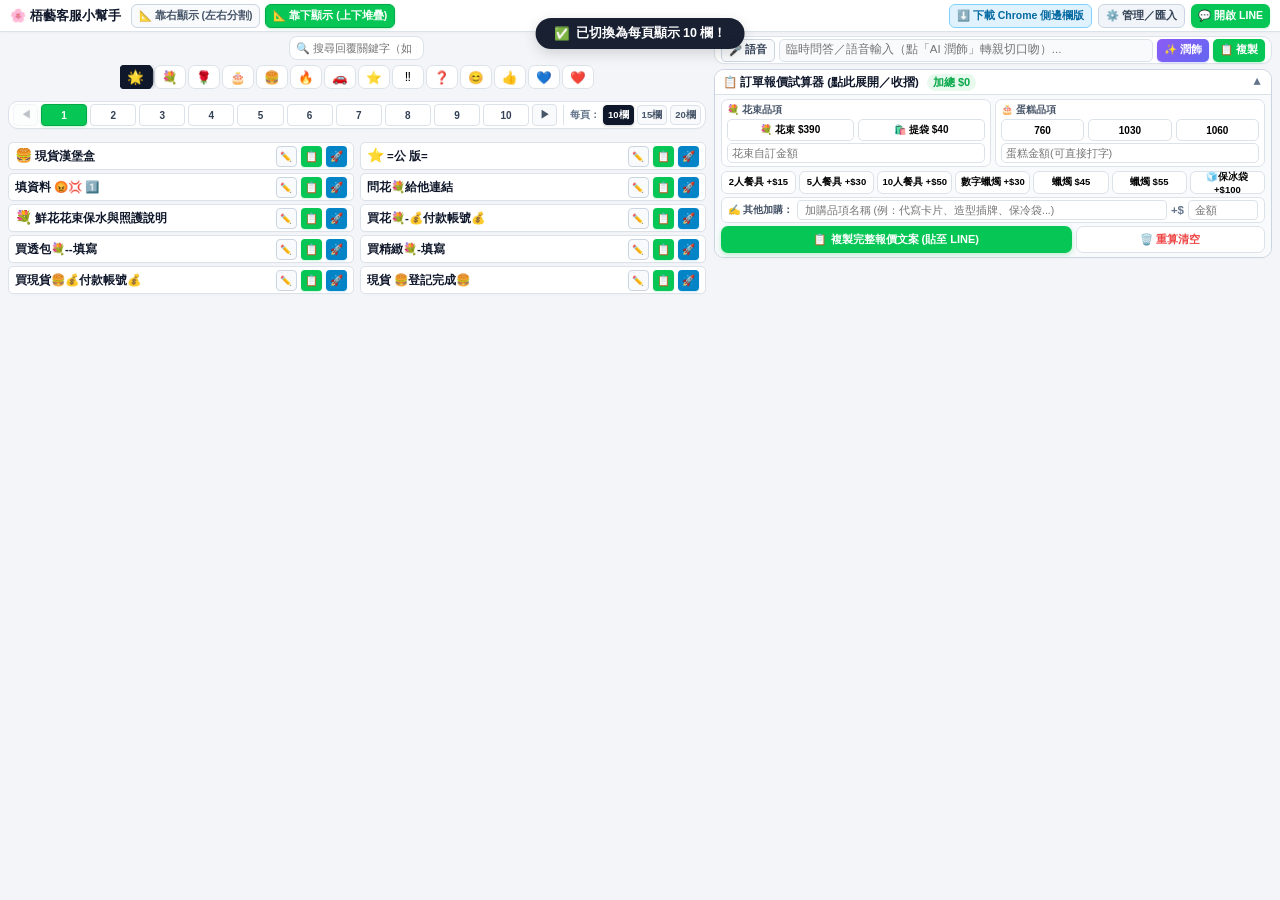
==== commit 3bc892b2: "更新網頁版與擴充 ZIP 至 11/13 最新版 以 Leon 2026-11-13 的檔案原樣替換根目錄 index.html 與 wuyi-quick-reply-extension.zip。  " ====
--- a/index.html
+++ b/index.html
@@ -280,8 +280,9 @@
     body.mode-bottom .btn-main-copy,
     body.mode-bottom .btn-card-send {
       height: 21px;
-      padding: 0 5px;
-      font-size: 10px;
+      min-width: 21px;
+      padding: 0 3px;
+      font-size: 10.5px;
       border-radius: 4px;
     }
 
@@ -343,9 +344,36 @@
       padding: 0 4px;
     }
     body.mode-bottom .addon-grid-wrapper {
-      grid-template-columns: repeat(6, 1fr) !important;
+      grid-template-columns: repeat(7, 1fr) !important;
       gap: 3px !important;
       margin-bottom: 3px !important;
+    }
+    body.mode-bottom .reply-cards-list.slots-10 {
+      grid-template-columns: 1fr 1fr;
+    }
+    body.mode-bottom .reply-cards-list.slots-15 {
+      grid-template-columns: 1fr 1fr 1fr;
+    }
+    body.mode-bottom .reply-cards-list.slots-20 {
+      grid-template-columns: repeat(4, 1fr);
+    }
+    body.mode-bottom .btn-slot-option {
+      height: 20px;
+      padding: 0 4px;
+      font-size: 9.5px;
+    }
+    body.mode-bottom .custom-addon-row {
+      margin-bottom: 3px;
+      padding: 2px 6px;
+      gap: 4px;
+    }
+    body.mode-bottom .custom-addon-label {
+      font-size: 10px;
+    }
+    body.mode-bottom .custom-addon-name-input,
+    body.mode-bottom .custom-addon-price-input {
+      height: 20px;
+      font-size: 10.5px;
     }
     body.mode-bottom .btn-addon-cycle {
       height: 23px;
@@ -556,13 +584,78 @@
       transform: scale(1.08);
     }
 
-    /* 10 頁導航切換條 (極簡單行) */
+    .cat-pill.cat-dragging {
+      opacity: 0.35;
+      transform: scale(0.9);
+    }
+
+    .cat-pill.cat-drag-over {
+      border-color: var(--primary) !important;
+      background: var(--primary-light) !important;
+      transform: scale(1.15);
+    }
+
+    /* 10 頁導航切換條 ＆ 每頁欄位數 (10 / 15 / 20) */
     .page-nav-container {
       background: #ffffff;
       border: 1.2px solid var(--border);
       border-radius: var(--radius);
       padding: 3px 6px;
       box-shadow: 0 1px 2px rgba(0,0,0,0.02);
+      display: flex;
+      justify-content: space-between;
+      align-items: center;
+      gap: 6px;
+    }
+
+    .page-nav-left {
+      display: flex;
+      align-items: center;
+      gap: 3px;
+      flex: 1;
+      min-width: 0;
+    }
+
+    .slots-selector-group {
+      display: flex;
+      align-items: center;
+      gap: 3px;
+      flex-shrink: 0;
+      border-left: 1px solid var(--border);
+      padding-left: 6px;
+    }
+
+    .slots-label {
+      font-size: 10px;
+      font-weight: 700;
+      color: #64748b;
+      white-space: nowrap;
+    }
+
+    .btn-slot-option {
+      height: 22px;
+      padding: 0 5px;
+      border-radius: 4px;
+      border: 1px solid var(--border);
+      background: #f8fafc;
+      color: #475569;
+      font-size: 10px;
+      font-weight: 700;
+      cursor: pointer;
+      transition: all 0.12s;
+      white-space: nowrap;
+    }
+
+    .btn-slot-option:hover {
+      background: #e2e8f0;
+      color: #0f172a;
+    }
+
+    .btn-slot-option.active {
+      background: #0f172a;
+      color: #ffffff;
+      border-color: #0f172a;
+      box-shadow: 0 1px 3px rgba(15, 23, 42, 0.2);
     }
 
     .page-pills-row {
@@ -714,28 +807,6 @@
       box-shadow: 0 1px 4px rgba(6, 199, 85, 0.08);
     }
 
-    .reply-card.pressing {
-      background: #f0fdf4 !important;
-      border-color: var(--primary) !important;
-      transform: scale(0.985);
-    }
-
-    .reply-card.pressing::after {
-      content: '';
-      position: absolute;
-      left: 0;
-      bottom: 0;
-      height: 3.5px;
-      background: linear-gradient(90deg, var(--primary), #8b5cf6);
-      width: 0%;
-      animation: longPressBar 3s linear forwards;
-    }
-
-    @keyframes longPressBar {
-      0% { width: 0%; }
-      100% { width: 100%; }
-    }
-
     .reply-card.dragging {
       opacity: 0.45;
       border: 1.5px dashed var(--primary);
@@ -1021,6 +1092,56 @@
       background: var(--primary-light);
       color: var(--primary-dark);
       font-weight: 700;
+    }
+
+    .custom-addon-row {
+      display: flex;
+      gap: 6px;
+      align-items: center;
+      margin-bottom: 6px;
+      background: #ffffff;
+      border: 1.2px solid var(--border);
+      border-radius: 6px;
+      padding: 4px 8px;
+    }
+
+    .custom-addon-label {
+      font-size: 11px;
+      font-weight: 700;
+      color: #475569;
+      white-space: nowrap;
+    }
+
+    .custom-addon-name-input {
+      flex: 1;
+      min-width: 0;
+      height: 26px;
+      border: 1px solid var(--border);
+      border-radius: 4px;
+      padding: 0 7px;
+      font-size: 12px;
+      outline: none;
+    }
+
+    .custom-addon-currency {
+      font-size: 11.5px;
+      font-weight: 700;
+      color: #64748b;
+    }
+
+    .custom-addon-price-input {
+      width: 70px;
+      height: 26px;
+      border: 1px solid var(--border);
+      border-radius: 4px;
+      padding: 0 6px;
+      font-size: 12px;
+      outline: none;
+    }
+
+    .custom-addon-name-input:focus,
+    .custom-addon-price-input:focus {
+      border-color: var(--primary);
     }
 
     .quote-action-bar {
@@ -1306,31 +1427,24 @@
 
     <!-- 1. 常用回覆問題列表 (左欄 / 置頂) -->
     <section class="faq-section">
-      <!-- 搜尋與分類膠囊 (純 EMOJI) -->
+      <!-- 搜尋與分類膠囊 (可拖曳自由更換順序) -->
       <div class="search-filter-row">
         <input type="text" class="search-input-box" id="searchInput" placeholder="🔍 搜尋回覆關鍵字（如：匯款、蛋糕、花束、取貨、運費...）" oninput="filterReplies()">
-        <div class="category-pills">
-          <button type="button" class="cat-pill active" onclick="selectCategory('all', this)">🌟</button>
-          <button type="button" class="cat-pill" onclick="selectCategory('💐', this)">💐</button>
-          <button type="button" class="cat-pill" onclick="selectCategory('🌹', this)">🌹</button>
-          <button type="button" class="cat-pill" onclick="selectCategory('🎂', this)">🎂</button>
-          <button type="button" class="cat-pill" onclick="selectCategory('🍔', this)">🍔</button>
-          <button type="button" class="cat-pill" onclick="selectCategory('🔥', this)">🔥</button>
-          <button type="button" class="cat-pill" onclick="selectCategory('🚗', this)">🚗</button>
-          <button type="button" class="cat-pill" onclick="selectCategory('⭐️', this)">⭐️</button>
-          <button type="button" class="cat-pill" onclick="selectCategory('‼️', this)">‼️</button>
-          <button type="button" class="cat-pill" onclick="selectCategory('❓', this)">❓</button>
-          <button type="button" class="cat-pill" onclick="selectCategory('😊', this)">😊</button>
-          <button type="button" class="cat-pill" onclick="selectCategory('👍', this)">👍</button>
-          <button type="button" class="cat-pill" onclick="selectCategory('💙', this)">💙</button>
-          <button type="button" class="cat-pill" onclick="selectCategory('❤️', this)">❤️</button>
+        <div class="category-pills" id="categoryPillsContainer">
+          <!-- 由 JS 動態生成，支援滑鼠/觸控拖曳交換位置 -->
         </div>
       </div>
 
-      <!-- 10 頁切換列 (極簡單列) -->
+      <!-- 10 頁切換列 ＆ 每頁欄位數 (10 / 15 / 20) -->
       <div class="page-nav-container">
-        <div class="page-pills-row" id="mainPagePills">
+        <div class="page-nav-left" id="mainPagePills">
           <!-- ◀ 1 2 3 4 5 6 7 8 9 10 ▶ 由 JS 動態生成 -->
+        </div>
+        <div class="slots-selector-group" id="slotsSelectorGroup">
+          <span class="slots-label">每頁：</span>
+          <button type="button" class="btn-slot-option active" id="btnSlot10" onclick="setSlotsPerPage(10)" title="每頁顯示 10 欄位">10欄</button>
+          <button type="button" class="btn-slot-option" id="btnSlot15" onclick="setSlotsPerPage(15)" title="每頁顯示 15 欄位">15欄</button>
+          <button type="button" class="btn-slot-option" id="btnSlot20" onclick="setSlotsPerPage(20)" title="每頁顯示 20 欄位">20欄</button>
         </div>
       </div>
 
@@ -1392,14 +1506,23 @@
             </div>
           </div>
 
-          <!-- 加購配件循環按鈕 (按幾下乘幾次：靠下模式自動單列6顆，靠右模式雙列各3顆) -->
+          <!-- 加購配件循環按鈕 (按幾下乘幾次：靠下模式自動單列7顆，靠右模式多列平鋪) -->
           <div class="addon-grid-wrapper">
             <button type="button" class="btn-addon-cycle" id="btnU2" onclick="cycleAddon('u2', 15, '2人餐具')">2人餐具 +$15</button>
             <button type="button" class="btn-addon-cycle" id="btnU5" onclick="cycleAddon('u5', 30, '5人餐具')">5人餐具 +$30</button>
             <button type="button" class="btn-addon-cycle" id="btnU10" onclick="cycleAddon('u10', 50, '10人餐具')">10人餐具 +$50</button>
+            <button type="button" class="btn-addon-cycle" id="btnC30" onclick="cycleAddon('c30', 30, '數字蠟燭')">數字蠟燭 +$30</button>
             <button type="button" class="btn-addon-cycle" id="btnC45" onclick="cycleAddon('c45', 45, '蠟燭$45')">蠟燭 $45</button>
             <button type="button" class="btn-addon-cycle" id="btnC55" onclick="cycleAddon('c55', 55, '蠟燭$55')">蠟燭 $55</button>
             <button type="button" class="btn-addon-cycle" id="btnIce" onclick="toggleIceBag()">🧊保冰袋 +$100</button>
+          </div>
+
+          <!-- 自訂輸入加購欄位 (Requirement 4: 再多一個自己輸入的欄位) -->
+          <div class="custom-addon-row">
+            <span class="custom-addon-label">✍️ 其他加購：</span>
+            <input type="text" class="custom-addon-name-input" id="customAddonName" placeholder="加購品項名稱 (例：代寫卡片、造型插牌、保冷袋...)" oninput="onCustomAddonInput()">
+            <span class="custom-addon-currency">+$</span>
+            <input type="number" class="custom-addon-price-input" id="customAddonPrice" placeholder="金額" oninput="onCustomAddonInput()">
           </div>
 
           <!-- 操作按鈕 -->
@@ -1427,12 +1550,13 @@
 
       <!-- 分頁切換 -->
       <div class="modal-tab-bar">
-        <button type="button" class="modal-tab-btn active" id="tabBtnBatch" onclick="switchModalTab('batch')">📥 10 筆匯入設定</button>
+        <button type="button" class="modal-tab-btn active" id="tabBtnBatch" onclick="switchModalTab('batch')">📥 批次欄位設定</button>
+        <button type="button" class="modal-tab-btn" id="tabBtnSync" onclick="switchModalTab('sync')">⚡️ 一鍵同步 LINE 預設訊息</button>
         <button type="button" class="modal-tab-btn" id="tabBtnSingle" onclick="switchModalTab('single')">➕ 新增單筆</button>
         <button type="button" class="modal-tab-btn" id="tabBtnList" onclick="switchModalTab('list')">📝 現有回覆清單</button>
       </div>
 
-      <!-- Tab 1: 10 頁 x 10 欄位設定 -->
+      <!-- Tab 1: 每頁欄位設定 (根據 10 / 15 / 20 動態調整) -->
       <div class="modal-tab-content active" id="tabContentBatch">
         <div style="display:flex; justify-content:space-between; align-items:center; margin-bottom:8px; background:#f8fafc; padding:6px 8px; border-radius:6px; border:1px solid var(--border);">
           <span style="font-size:12px; font-weight:700; color:#0f172a;">選擇管理頁數：</span>
@@ -1443,21 +1567,74 @@
 
         <div style="font-size:11.5px; color:#64748b; margin-bottom:6px; display:flex; justify-content:space-between; align-items:center;">
           <span>正在編輯：<b id="editingPageLabel" style="color:var(--primary-dark);">第 1 頁（欄位 #1 ~ #10）</b></span>
-          <button type="button" class="btn-reset-data" style="padding:1px 6px; font-size:10.5px;" onclick="clearCurrentModalPageSlots()">清空本頁 10 格</button>
+          <button type="button" class="btn-reset-data" style="padding:1px 6px; font-size:10.5px;" onclick="clearCurrentModalPageSlots()">清空本頁欄位</button>
         </div>
         
         <div id="tenSlotsContainer" style="display:flex; flex-direction:column; gap:8px; max-height:330px; overflow-y:auto; padding-right:4px;">
-          <!-- 10 個卡位由 JS 動態生成 -->
+          <!-- 卡位由 JS 動態生成 -->
         </div>
 
         <div style="display:flex; justify-content:space-between; align-items:center; margin-top:10px; border-top:1px solid var(--border); padding-top:8px; gap:6px; flex-wrap:wrap;">
-          <div style="display:flex; gap:4px;">
+          <div style="display:flex; gap:4px; flex-wrap:wrap;">
             <button type="button" class="btn-reset-data" onclick="exportBackupJson()" title="將所有編輯好的常用回覆下載為 JSON 備份檔">💾 備份下載</button>
             <button type="button" class="btn-reset-data" onclick="triggerImportJson()" title="還原上傳備份檔">📂 還原匯入</button>
             <input type="file" id="backupFileInput" accept=".json" style="display:none;" onchange="handleImportFile(event)">
             <button type="button" class="btn-reset-data" onclick="resetToDefaultReplies()">🔄 恢復官方</button>
+            <button type="button" class="btn-reset-data" style="background:#e8f9ee; color:#05a847; border-color:#86efac; font-weight:700;" onclick="switchModalTab('sync')" title="一鍵同步 LINE 官方預設訊息">⚡️ 同步LINE訊息</button>
           </div>
-          <button type="button" class="btn-primary-modal" onclick="saveCurrentModalPageSlots()">💾 儲存本頁 10 筆回覆</button>
+          <button type="button" class="btn-primary-modal" id="btnSaveModalSlots" onclick="saveCurrentModalPageSlots()">💾 儲存本頁回覆</button>
+        </div>
+      </div>
+
+      <!-- Tab 2: ⚡️ 一鍵同步 LINE 官方預設訊息 (智慧貼上解析 / 書籤工具) -->
+      <div class="modal-tab-content" id="tabContentSync">
+        <div style="display:flex; flex-direction:column; gap:8px;">
+          <div style="background:#e8f9ee; border:1px solid #a7f3d0; border-radius:8px; padding:7px 10px; font-size:11.5px; color:#065f46; line-height:1.45;">
+            <b>💡 LINE 官方訊息同步說明：</b><br>
+            因 LINE 伺服器安全性保護，外部系統無法直接在遠端背景登入讀取您的後台資料。小幫手為您提供 <b>2 種最快速、最安全的一鍵同步方式</b>：
+          </div>
+
+          <!-- 方式 1：智慧貼上解析 -->
+          <div style="background:#f8fafc; border:1px solid var(--border); border-radius:8px; padding:9px; display:flex; flex-direction:column; gap:6px;">
+            <div style="display:flex; justify-content:space-between; align-items:center;">
+              <span style="font-size:12px; font-weight:700; color:#1e293b;">⚡️ 方式一：複製貼上 LINE 訊息（AI 智慧自動解析）</span>
+              <button type="button" class="btn-reset-data" onclick="loadSyncExample()" style="padding:2px 7px; font-size:10.5px;">載入範例格式</button>
+            </div>
+            <p style="font-size:11px; color:#64748b; margin:0;">
+              直接從 LINE OA 後台複製多筆訊息或文字貼在下方，小幫手會<b>自動辨識標題、自動配對 Emoji 分類、自動填入內文</b>：
+            </p>
+            <textarea id="lineSyncInput" class="modal-textarea" style="height:110px; font-size:11.5px; margin:0;" placeholder="請在此貼上 LINE 官方訊息文字...&#10;支援格式範例：&#10;【匯款帳號】&#10;您好，玉山銀行代號808...&#10;&#10;【鮮花存放及水分消耗說明】&#10;我們的花束常溫可放置3~5天..."></textarea>
+            
+            <div style="display:flex; justify-content:space-between; align-items:center; gap:8px; flex-wrap:wrap; margin-top:2px;">
+              <div style="display:flex; align-items:center; gap:5px; font-size:11px; color:#334155;">
+                <label style="font-weight:700;">匯入方式：</label>
+                <select id="syncModeSelect" class="modal-input" style="width:auto; height:26px; padding:0 6px; font-size:11px;">
+                  <option value="append">依序填入空白欄位 (不覆蓋現有)</option>
+                  <option value="overwrite">從第 1 頁開始依序覆蓋</option>
+                  <option value="currentPage">從當前頁開始覆蓋</option>
+                </select>
+              </div>
+              <button type="button" class="btn-primary-modal" style="height:28px; padding:0 12px; font-size:11.5px;" onclick="executeSmartLineSync()">
+                ⚡️ 一鍵智慧解析並同步入庫
+              </button>
+            </div>
+          </div>
+
+          <!-- 方式 2：LINE 後台一鍵抓取小書籤 (Bookmarklet) -->
+          <div style="background:#f8fafc; border:1px solid var(--border); border-radius:8px; padding:9px; display:flex; flex-direction:column; gap:5px;">
+            <span style="font-size:12px; font-weight:700; color:#1e293b;">📌 方式二：LINE OA 後台「一鍵抓取書籤工具」</span>
+            <p style="font-size:11px; color:#64748b; margin:0; line-height:1.4;">
+              把下方按鈕拖曳到瀏覽器書籤列。在 LINE 官方後台（chat.line.biz）打開時點一下，即可瞬間將畫面上所有預設訊息打包複製！
+            </p>
+            <div style="display:flex; gap:6px; align-items:center; margin-top:2px;">
+              <a href="javascript:(function(){const items=[];document.querySelectorAll('[class*=\'canned\'],[class*=\'template\'],[role=\'listitem\'],tr').forEach(el=>{const t=el.innerText.trim();if(t&&t.length>4)items.push(t);});const text=items.join('\n---\n');navigator.clipboard.writeText(text).then(()=>alert('🎉 已複製 LINE 預設訊息！請回到梧藝小幫手貼上進行同步')).catch(()=>prompt('請複製以下內容：',text));})();" class="btn-slot-option active" style="text-decoration:none; display:inline-flex; align-items:center; gap:4px; padding:3px 9px; font-size:11px; cursor:move;" title="將我拖曳到瀏覽器書籤列">
+                🔖 拖曳到書籤列：【梧藝一鍵抓取】
+              </a>
+              <button type="button" class="btn-reset-data" onclick="copyBookmarkletCode()" style="padding:3px 8px; font-size:10.5px;">
+                📋 複製抓取腳本代碼
+              </button>
+            </div>
+          </div>
         </div>
       </div>
 
@@ -1549,67 +1726,6 @@
     </div>
   </div>
 
-  <!-- 移動欄位與換頁數 Modal (長按3秒觸發) -->
-  <div class="modal-backdrop" id="moveModal" onclick="closeMoveModalOnBg(event)">
-    <div class="modal-box" style="max-width: 440px;">
-      <div class="modal-top">
-        <span class="modal-title">📍 移動欄位與更換頁數</span>
-        <button type="button" class="btn-modal-close" onclick="closeMoveModal()">✕</button>
-      </div>
-
-      <!-- 正在移動的項目提示 -->
-      <div style="background:#f8fafc; border:1px solid #cbd5e1; border-radius:7px; padding:9px 12px; margin-bottom:12px;">
-        <div style="font-size:11px; color:#64748b; margin-bottom:3px;">選取的回覆項目：</div>
-        <div id="moveItemPreview" style="font-size:13.5px; font-weight:800; color:#0f172a; white-space:nowrap; overflow:hidden; text-overflow:ellipsis;">
-          <!-- 項目標題 -->
-        </div>
-        <div style="font-size:11.5px; color:#0284c7; font-weight:700; margin-top:3px; display:flex; align-items:center; gap:4px;">
-          <span>📌 目前位置：</span>
-          <span id="moveSourceLocation" style="background:#e0f2fe; padding:1px 6px; border-radius:4px;">第 1 頁 - 欄位 #1</span>
-        </div>
-      </div>
-
-      <!-- 1. 本頁快速微調順序 -->
-      <div style="margin-bottom:14px; background:#fff; border:1px solid #e2e8f0; border-radius:7px; padding:9px 11px;">
-        <div style="font-size:11.5px; font-weight:700; color:#334155; margin-bottom:6px;">⚡ 本頁快速微調順序：</div>
-        <div style="display:grid; grid-template-columns: 1fr 1fr 1fr 1fr; gap:5px;">
-          <button type="button" class="btn-reset-data" style="padding:6px 2px; font-size:11.5px; text-align:center;" onclick="moveSlotRelative(-1)">⬆️ 上移</button>
-          <button type="button" class="btn-reset-data" style="padding:6px 2px; font-size:11.5px; text-align:center;" onclick="moveSlotRelative(1)">⬇️ 下移</button>
-          <button type="button" class="btn-reset-data" style="padding:6px 2px; font-size:11.5px; text-align:center;" onclick="moveSlotToExtremes('top')">🔝 移到最前</button>
-          <button type="button" class="btn-reset-data" style="padding:6px 2px; font-size:11.5px; text-align:center;" onclick="moveSlotToExtremes('bottom')">🔚 移到最後</button>
-        </div>
-      </div>
-
-      <!-- 2. 指定移動至其他頁數或欄位 -->
-      <div style="background:#fff; border:1px solid #e2e8f0; border-radius:7px; padding:9px 11px;">
-        <div style="font-size:11.5px; font-weight:700; color:#334155; margin-bottom:6px;">🚀 指定跨頁／換欄位：</div>
-        <div style="display:flex; gap:8px; align-items:center; margin-bottom:8px;">
-          <div style="flex:1;">
-            <label style="font-size:11px; font-weight:600; color:#64748b; display:block; margin-bottom:3px;">目標頁數 (1~10)：</label>
-            <select id="targetPageSelect" class="modal-input" style="height:32px; font-size:12.5px;" onchange="updateTargetSlotOptions()">
-              <!-- 由 JS 動態生成 1 ~ 10 頁 -->
-            </select>
-          </div>
-          <div style="flex:1;">
-            <label style="font-size:11px; font-weight:600; color:#64748b; display:block; margin-bottom:3px;">目標欄位 (#1~#10)：</label>
-            <select id="targetSlotSelect" class="modal-input" style="height:32px; font-size:12px;">
-              <!-- 由 JS 動態生成 1 ~ 10 格及該格預覽 -->
-            </select>
-          </div>
-        </div>
-
-        <div style="display:flex; gap:6px;">
-          <button type="button" class="btn-primary-modal" style="flex:1; justify-content:center; height:36px;" onclick="executeMove('swap')">
-            🔄 與目標互換
-          </button>
-          <button type="button" class="btn-primary-modal" style="flex:1; justify-content:center; height:36px; background:#0284c7;" onclick="executeMove('insert')">
-            📥 插入此位置
-          </button>
-        </div>
-      </div>
-    </div>
-  </div>
-
   <!-- 浮動提示 Toast -->
   <div class="toast" id="toast">
     <span id="toastIcon">✅</span>
@@ -1628,7 +1744,7 @@
         <div class="install-hero-icon">梧</div>
         <div class="install-hero-text">
           <b>梧藝客服小幫手（Chrome 擴充功能）</b><br>
-          放在 Chrome 右側邊欄，按「📥 貼上」就把回覆填進 LINE 官方帳號網頁版的客人對話框，<b>不會自動傳送</b>，確認後自己按傳送。
+          放在 Chrome 右側邊欄，點一下回覆卡片就把回覆填進 LINE 官方帳號網頁版的客人對話框，<b>不會自動傳送</b>，確認後自己按傳送。
         </div>
       </div>
 
@@ -1661,10 +1777,40 @@
 
   <script>
     const TOTAL_PAGES = 10;
-    const SLOTS_PER_PAGE = 10;
+    const MAX_SLOTS = 20;
+    let slotsPerPage = parseInt(localStorage.getItem('wuyi_slots_per_page'), 10) || 10;
+    if (![10, 15, 20].includes(slotsPerPage)) slotsPerPage = 10;
+
     let currentPage = 1;
     let modalPage = 1;
     let currentCategory = 'all';
+
+    // 類別標籤順序（支援拖曳自由調動換位置）
+    const defaultCategoryOrder = ['💐', '🌹', '🎂', '🍔', '🔥', '🚗', '⭐️', '‼️', '❓', '😊', '👍', '💙', '❤️'];
+    let categoryList = loadCategoryOrder();
+
+    function loadCategoryOrder() {
+      try {
+        const saved = localStorage.getItem('wuyi_category_order');
+        if (saved) {
+          const parsed = JSON.parse(saved);
+          if (Array.isArray(parsed) && parsed.length > 0) {
+            const merged = [...parsed];
+            defaultCategoryOrder.forEach(cat => {
+              if (!merged.includes(cat)) merged.push(cat);
+            });
+            return merged;
+          }
+        }
+      } catch (e) {}
+      return [...defaultCategoryOrder];
+    }
+
+    function saveCategoryOrder() {
+      try {
+        localStorage.setItem('wuyi_category_order', JSON.stringify(categoryList));
+      } catch (e) {}
+    }
 
     const legacyCategoryMap = {
       payment: '💙',
@@ -1916,8 +2062,8 @@
       {
         "id": "slot_4_9",
         "category": "💐",
-        "title": "👰🏻‍♀️手捧花👰🏻‍♀️",
-        "text": "👰🏻‍♀️手捧花\n\n--𝒂.小手捧-- \n3-4種花材 $2280\n\n--𝒃,手捧花—\n4-6種花材 $3080\n\n✿以上花束方案皆為闆娘設計是「不指定花材跟樣式」喔\n✿可以選喜歡的色系由我們來搭配喔\n✿匯款完成後恕『無法取消訂單』， 因為鮮花有保鮮期問題，請確認需求後再下單！"
+        "title": "👰🏻♀️手捧花👰🏻♀️",
+        "text": "👰🏻♀️手捧花\n\n--𝒂.小手捧-- \n3-4種花材 $2280\n\n--𝒃,手捧花—\n4-6種花材 $3080\n\n✿以上花束方案皆為闆娘設計是「不指定花材跟樣式」喔\n✿可以選喜歡的色系由我們來搭配喔\n✿匯款完成後恕『無法取消訂單』， 因為鮮花有保鮮期問題，請確認需求後再下單！"
       },
       {
         "id": "slot_5_0",
@@ -1951,14 +2097,14 @@
       }
     ];
 
-    // 初始化 10 頁 x 10 欄位資料結構
+    // 初始化 10 頁 x 20 欄位資料結構 (支援每頁切換顯示 10 / 15 / 20 欄)
     let pagesData = loadPagesDataFromStorage();
 
     function loadPagesDataFromStorage() {
       let data = {};
       for (let p = 1; p <= TOTAL_PAGES; p++) {
         data[p] = [];
-        for (let s = 0; s < SLOTS_PER_PAGE; s++) {
+        for (let s = 0; s < MAX_SLOTS; s++) {
           data[p].push(null);
         }
       }
@@ -1970,7 +2116,7 @@
           if (parsed && typeof parsed === 'object') {
             for (let p = 1; p <= TOTAL_PAGES; p++) {
               if (Array.isArray(parsed[p])) {
-                for (let s = 0; s < SLOTS_PER_PAGE; s++) {
+                for (let s = 0; s < MAX_SLOTS; s++) {
                   const it = parsed[p][s];
                   if (it) {
                     it.category = legacyCategoryMap[it.category] || it.category || '⭐️';
@@ -1996,7 +2142,7 @@
         oldList.forEach((item, idx) => {
           const p = Math.floor(idx / 10) + 1;
           const s = idx % 10;
-          if (p <= TOTAL_PAGES) {
+          if (p <= TOTAL_PAGES && s < MAX_SLOTS) {
             item.category = legacyCategoryMap[item.category] || item.category || '⭐️';
             data[p][s] = item;
           }
@@ -2015,6 +2161,88 @@
       } catch (e) {
         console.error('Storage save error:', e);
       }
+    }
+
+    // ================= 類別標籤動態渲染與拖曳換位 =================
+    let draggedCatIndex = null;
+
+    function renderCategoryPills() {
+      const container = document.getElementById('categoryPillsContainer');
+      if (!container) return;
+
+      let html = `
+        <button type="button" class="cat-pill ${currentCategory === 'all' ? 'active' : ''}" onclick="selectCategory('all', this)" title="全部回覆">🌟</button>
+      `;
+
+      categoryList.forEach((cat, idx) => {
+        html += `
+          <button type="button" 
+                  class="cat-pill ${currentCategory === cat ? 'active' : ''}" 
+                  draggable="true" 
+                  ondragstart="handleCatDragStart(event, ${idx})" 
+                  ondragover="handleCatDragOver(event)" 
+                  ondragleave="handleCatDragLeave(event)" 
+                  ondrop="handleCatDrop(event, ${idx})" 
+                  onclick="selectCategory('${cat}', this)" 
+                  title="${cat} (可直接拖曳換位置)">
+            ${cat}
+          </button>
+        `;
+      });
+
+      container.innerHTML = html;
+    }
+
+    function handleCatDragStart(e, idx) {
+      draggedCatIndex = idx;
+      e.dataTransfer.effectAllowed = 'move';
+      e.currentTarget.classList.add('cat-dragging');
+    }
+
+    function handleCatDragOver(e) {
+      e.preventDefault();
+      e.dataTransfer.dropEffect = 'move';
+      const target = e.currentTarget;
+      if (target && !target.classList.contains('cat-drag-over')) {
+        target.classList.add('cat-drag-over');
+      }
+    }
+
+    function handleCatDragLeave(e) {
+      e.currentTarget?.classList.remove('cat-drag-over');
+    }
+
+    function handleCatDrop(e, targetIdx) {
+      e.preventDefault();
+      e.currentTarget?.classList.remove('cat-drag-over');
+      document.querySelectorAll('.cat-pill.cat-dragging').forEach(el => el.classList.remove('cat-dragging'));
+      if (draggedCatIndex === null || draggedCatIndex === targetIdx) return;
+
+      const item = categoryList.splice(draggedCatIndex, 1)[0];
+      categoryList.splice(targetIdx, 0, item);
+      saveCategoryOrder();
+      renderCategoryPills();
+      showToast(`已調整類別標籤順序！`);
+      draggedCatIndex = null;
+    }
+
+    // ================= 每頁欄位數設定 (10 / 15 / 20) =================
+    function setSlotsPerPage(num) {
+      if (![10, 15, 20].includes(num)) return;
+      slotsPerPage = num;
+      try {
+        localStorage.setItem('wuyi_slots_per_page', num);
+      } catch (e) {}
+
+      document.querySelectorAll('.btn-slot-option').forEach(btn => {
+        btn.classList.toggle('active', btn.id === `btnSlot${num}`);
+      });
+
+      renderReplies();
+      if (document.getElementById('manageModal')?.classList.contains('show')) {
+        renderModalSlots();
+      }
+      showToast(`已切換為每頁顯示 ${num} 欄！`);
     }
 
     // 渲染主畫面 10 頁切換列 (極簡 ◀ 1..10 ▶，支援懸停拖放換頁)
@@ -2061,10 +2289,11 @@
       }
     }
 
-    // 渲染主畫面回覆卡片
+    // 渲染主畫面回覆卡片 (依據 slotsPerPage 顯示 10 / 15 / 20 欄)
     function renderReplies() {
       const container = document.getElementById('repliesContainer');
       if (!container) return;
+      container.className = 'reply-cards-list slots-' + slotsPerPage;
 
       const searchKeyword = document.getElementById('searchInput').value.trim().toLowerCase();
       const isFiltering = (currentCategory !== 'all' || searchKeyword.length > 0);
@@ -2094,11 +2323,11 @@
 
         container.innerHTML = itemsToRender.map(item => buildReplyCardHtml(item, item.pageNum, item.slotIndex)).join('');
       } else {
-        // 一般模式：展示當前頁的 10 個欄位
+        // 一般模式：展示當前頁的 slotsPerPage 個欄位
         const currentSlots = pagesData[currentPage];
         let cardsHtml = '';
 
-        for (let s = 0; s < SLOTS_PER_PAGE; s++) {
+        for (let s = 0; s < slotsPerPage; s++) {
           const item = currentSlots[s];
           if (item) {
             cardsHtml += buildReplyCardHtml(item, currentPage, s);
@@ -2111,7 +2340,7 @@
                    ondragover="handleDragOver(event)"
                    ondragleave="handleDragLeave(event)"
                    ondrop="handleDrop(event, ${currentPage}, ${s})">
-                <span style="font-size:12px; color:#94a3b8; font-weight:600;">＋ 空欄位（點擊填寫，可拖曳換位）</span>
+                <span style="font-size:12px; color:#94a3b8; font-weight:600;">＋ #${s + 1} 空欄位（點擊填寫，可拖曳換位）</span>
                 <button type="button" class="btn-card-edit" style="pointer-events:none; width:auto; padding:0 6px; font-size:10.5px;">
                   <span>✏️ 填寫</span>
                 </button>
@@ -2137,14 +2366,7 @@
              id="replyCard_${pageNum}_${slotIdx}"
              data-page="${pageNum}"
              data-slot="${slotIdx}"
-             title="長按 3 秒可移動欄位／換頁數；也可直接滑鼠拖曳換位"
-             onmousedown="startLongPress(event, ${pageNum}, ${slotIdx})"
-             onmouseup="cancelLongPress()"
-             onmouseleave="cancelLongPress()"
-             ontouchstart="handleTouchStart(event, ${pageNum}, ${slotIdx})"
-             ontouchmove="handleTouchMove(event)"
-             ontouchend="cancelLongPress()"
-             ontouchcancel="cancelLongPress()"
+             title="可直接滑鼠拖曳換位"
              draggable="true"
              ondragstart="handleDragStart(event, ${pageNum}, ${slotIdx})"
              ondragover="handleDragOver(event)"
@@ -2159,12 +2381,12 @@
               <span>✏️</span>
             </button>
             <!-- 複製按鈕 (防閃退安全複製) -->
-            <button type="button" class="btn-main-copy" id="btnCopy_${item.id || (pageNum + '_' + slotIdx)}" onclick="copyTextDirect(this, \`${encodeURIComponent(item.text)}\`)">
-              <span>📋 複製</span>
+            <button type="button" class="btn-main-copy" id="btnCopy_${item.id || (pageNum + '_' + slotIdx)}" onclick="copyTextDirect(this, \`${encodeURIComponent(item.text)}\`)" title="複製文字">
+              <span>📋</span>
             </button>
             <!-- 送出按鈕 (防閃退安全呼叫 LINE OA) -->
             <button type="button" class="btn-card-send" onclick="sendDirectToLine(\`${encodeURIComponent(item.text)}\`)" title="複製並開啟官方 LINE 對話框貼上">
-              <span>🚀 送出</span>
+              <span>🚀</span>
             </button>
           </div>
         </div>
@@ -2276,10 +2498,10 @@
       performSafeCopy(text, () => {
         if (btn) {
           btn.classList.add('copied');
-          btn.innerHTML = '<span>✓ 已複製</span>';
+          btn.innerHTML = '<span>✓</span>';
           setTimeout(() => {
             btn.classList.remove('copied');
-            btn.innerHTML = '<span>📋 複製</span>';
+            btn.innerHTML = '<span>📋</span>';
           }, 1500);
         }
         showToast('已複製！請直接在官方 LINE 對話框 貼上發送');
@@ -2398,13 +2620,15 @@
     }
 
     function switchModalTab(tab) {
-      ['batch', 'single', 'list'].forEach(t => {
-        document.getElementById(`tabBtn${t.charAt(0).toUpperCase() + t.slice(1)}`).classList.toggle('active', t === tab);
-        document.getElementById(`tabContent${t.charAt(0).toUpperCase() + t.slice(1)}`).classList.toggle('active', t === tab);
+      ['batch', 'sync', 'single', 'list'].forEach(t => {
+        const btn = document.getElementById(`tabBtn${t.charAt(0).toUpperCase() + t.slice(1)}`);
+        const content = document.getElementById(`tabContent${t.charAt(0).toUpperCase() + t.slice(1)}`);
+        if (btn) btn.classList.toggle('active', t === tab);
+        if (content) content.classList.toggle('active', t === tab);
       });
       if (tab === 'batch') {
         renderModalPageSelector();
-        renderModalTenSlots();
+        renderModalSlots();
       }
       if (tab === 'list') renderModalList();
     }
@@ -2424,25 +2648,24 @@
       container.innerHTML = html;
 
       const lbl = document.getElementById('editingPageLabel');
-      if (lbl) lbl.textContent = `第 ${modalPage} 頁（欄位 #1 ~ #10）`;
+      if (lbl) lbl.textContent = `第 ${modalPage} 頁（欄位 #1 ~ #${slotsPerPage}）`;
     }
 
     function changeModalPage(p) {
       modalPage = p;
       renderModalPageSelector();
-      renderModalTenSlots();
-    }
-
-    function renderModalTenSlots() {
+      renderModalSlots();
+    }
+
+    function renderModalSlots() {
       const container = document.getElementById('tenSlotsContainer');
       if (!container) return;
 
-      const catOptions = ['💐', '🌹', '🎂', '🍔', '🔥', '🚗', '⭐️', '‼️', '❓', '😊', '👍', '💙', '❤️'].map(e => ({ value: e, label: e }));
-
+      const catOptions = categoryList.map(e => ({ value: e, label: e }));
       const currentSlots = pagesData[modalPage];
       let html = '';
 
-      for (let i = 0; i < SLOTS_PER_PAGE; i++) {
+      for (let i = 0; i < slotsPerPage; i++) {
         const item = currentSlots[i] || { title: '', category: '⭐️', text: '' };
         html += `
           <div style="background:#f8fafc; border:1px solid #cbd5e1; border-radius:8px; padding:7px 9px; display:flex; flex-direction:column; gap:4px;">
@@ -2461,8 +2684,12 @@
       container.innerHTML = html;
     }
 
+    function renderModalTenSlots() {
+      renderModalSlots();
+    }
+
     function saveCurrentModalPageSlots() {
-      for (let i = 0; i < SLOTS_PER_PAGE; i++) {
+      for (let i = 0; i < slotsPerPage; i++) {
         const titleEl = document.getElementById(`slotTitle_${i}`);
         const catEl = document.getElementById(`slotCat_${i}`);
         const textEl = document.getElementById(`slotText_${i}`);
@@ -2489,12 +2716,12 @@
       renderMainPageNav();
       renderReplies();
       closeManageModal();
-      showToast(`🎉 成功儲存第 ${modalPage} 頁的 10 個欄位！`);
+      showToast(`🎉 成功儲存第 ${modalPage} 頁的 ${slotsPerPage} 個欄位！`);
     }
 
     function clearCurrentModalPageSlots() {
       if (!confirm(`確定要清空第 ${modalPage} 頁的所有欄位嗎？`)) return;
-      for (let i = 0; i < SLOTS_PER_PAGE; i++) {
+      for (let i = 0; i < slotsPerPage; i++) {
         const t = document.getElementById(`slotTitle_${i}`);
         const txt = document.getElementById(`slotText_${i}`);
         if (t) t.value = '';
@@ -2600,6 +2827,227 @@
       showToast('已恢復官方預設範本');
     }
 
+    // ================= 一鍵同步 LINE 官方預設訊息 (智慧解析與同步) =================
+    function detectCategoryEmoji(title, text) {
+      const combined = (title + ' ' + text).toLowerCase();
+      if (/花|束|永生|鮮花|玫瑰|康乃馨|鬱金香|向日葵|花藝/.test(combined)) return '💐';
+      if (/蛋糕|6吋|8吋|4吋|甜點|蠟燭|切片|戚風|提拉米蘇|乳酪/.test(combined)) return '🎂';
+      if (/漢堡|現貨|今日|當日|自取|門市|現場/.test(combined)) return '🍔';
+      if (/車|寄送|宅配|運費|外送|地址|配送|黑貓|冷藏宅配/.test(combined)) return '🚗';
+      if (/熱銷|推薦|必點|限時|優惠|活動|折扣|特價|折扣碼/.test(combined)) return '🔥';
+      if (/匯款|帳號|玉山|轉帳|付款|銀行|訂金|後五碼|對帳/.test(combined)) return '💙';
+      if (/注意事項|注意|須知|提醒|退換|保存|冷藏|效期/.test(combined)) return '‼️';
+      if (/問題|常見|詢問|faq|營業時間|營業|公休|電話/.test(combined)) return '❓';
+      if (/感謝|謝謝|您好|歡迎|光臨|哈囉|辛苦/.test(combined)) return '😊';
+      if (/確認|收到|已登記|已完成|沒問題|ok|好的/.test(combined)) return '👍';
+      if (/愛心|溫馨|祝賀|生日快樂|慶祝|祝福|紀念日/.test(combined)) return '❤️';
+      return '⭐️';
+    }
+
+    function parseLineSyncText(rawText) {
+      rawText = rawText.trim();
+      if (!rawText) return [];
+
+      // 1. 如果是 JSON 格式 (例如書籤抓取或備份匯出)
+      if (rawText.startsWith('[') && rawText.endsWith(']')) {
+        try {
+          const parsed = JSON.parse(rawText);
+          if (Array.isArray(parsed)) {
+            return parsed.map((item, idx) => {
+              if (typeof item === 'string') {
+                return {
+                  title: item.slice(0, 15),
+                  category: detectCategoryEmoji(item, item),
+                  text: item
+                };
+              }
+              const title = item.title || item.name || `常用回覆 #${idx + 1}`;
+              const text = item.text || item.content || item.body || item.message || '';
+              const category = item.category || detectCategoryEmoji(title, text);
+              return { title, category, text };
+            }).filter(i => i.title || i.text);
+          }
+        } catch (e) {}
+      }
+
+      // 2. 智慧純文字多區塊拆解
+      let blocks = [];
+      if (/[\r\n]+[-=]{3,}[\r\n]+/.test(rawText)) {
+        blocks = rawText.split(/[\r\n]+[-=]{3,}[\r\n]+/);
+      } else if (rawText.includes('\n\n')) {
+        blocks = rawText.split(/\n\s*\n+/);
+      } else if (/^【.*?】/m.test(rawText) && (rawText.match(/^【/mg) || []).length > 1) {
+        blocks = rawText.split(/(?=^【)/m);
+      } else if (rawText.includes('\t') && rawText.includes('\n')) {
+        blocks = rawText.split(/\r?\n+/);
+      } else {
+        blocks = [rawText];
+      }
+
+      const results = [];
+      blocks.forEach((blk, idx) => {
+        let trimmed = blk.trim();
+        if (!trimmed) return;
+
+        let title = '';
+        let category = '⭐️';
+        let body = '';
+
+        const bracketMatch = trimmed.match(/^【(.*?)】\s*([\s\S]*)$/);
+        const sqBracketMatch = trimmed.match(/^\[(.*?)\]\s*([\s\S]*)$/);
+        const colonMatch = trimmed.match(/^(?:標題|名稱|主題)[:：]\s*(.*?)\s*[\r\n]+([\s\S]*)$/i);
+        const lineOaTabMatch = trimmed.match(/^([^\t\r\n]{2,30})\t+([\s\S]+)$/);
+
+        if (bracketMatch) {
+          title = bracketMatch[1].trim();
+          body = bracketMatch[2].trim();
+        } else if (sqBracketMatch) {
+          title = sqBracketMatch[1].trim();
+          body = sqBracketMatch[2].trim();
+        } else if (colonMatch) {
+          title = colonMatch[1].trim();
+          body = colonMatch[2].trim();
+        } else if (lineOaTabMatch) {
+          title = lineOaTabMatch[1].trim();
+          body = lineOaTabMatch[2].trim();
+        } else {
+          const lines = trimmed.split('\n');
+          if (lines.length > 1 && lines[0].length <= 30) {
+            title = lines[0].trim();
+            body = lines.slice(1).join('\n').trim();
+          } else {
+            title = trimmed.slice(0, 15).replace(/[\r\n]+/g, ' ') + (trimmed.length > 15 ? '...' : '');
+            body = trimmed;
+          }
+        }
+
+        const emojiMatch = title.match(/^([\uD800-\uDBFF][\uDC00-\uDFFF]|[\u2600-\u27BF]|\uD83C[\uDF00-\uDFFF]|\uD83D[\uDC00-\uDE4F]|\uD83E[\uDD00-\uDDFF])/);
+        if (emojiMatch) {
+          category = emojiMatch[1];
+          title = title.slice(category.length).trim();
+        } else {
+          category = detectCategoryEmoji(title, body);
+        }
+
+        if (title || body) {
+          results.push({
+            title: title || `常用回覆 #${idx + 1}`,
+            category: category,
+            text: body || title
+          });
+        }
+      });
+
+      return results;
+    }
+
+    function executeSmartLineSync() {
+      const inputEl = document.getElementById('lineSyncInput');
+      const rawText = inputEl ? inputEl.value : '';
+      if (!rawText.trim()) {
+        showToast('請先貼上 LINE 官方訊息文字！', '⚠️');
+        return;
+      }
+
+      const items = parseLineSyncText(rawText);
+      if (items.length === 0) {
+        showToast('未能辨識出有效訊息內容，請確認貼上內容', '⚠️');
+        return;
+      }
+
+      const mode = document.getElementById('syncModeSelect')?.value || 'append';
+      let filledCount = 0;
+
+      if (mode === 'overwrite') {
+        let itemIdx = 0;
+        for (let p = 1; p <= TOTAL_PAGES; p++) {
+          for (let s = 0; s < MAX_SLOTS; s++) {
+            if (itemIdx < items.length) {
+              const it = items[itemIdx++];
+              pagesData[p][s] = {
+                id: `slot_${p}_${s}`,
+                category: it.category || '⭐️',
+                title: it.title,
+                text: it.text
+              };
+              filledCount++;
+            }
+          }
+        }
+      } else if (mode === 'currentPage') {
+        let itemIdx = 0;
+        let p = currentPage;
+        let s = 0;
+        while (itemIdx < items.length && p <= TOTAL_PAGES) {
+          const it = items[itemIdx++];
+          pagesData[p][s] = {
+            id: `slot_${p}_${s}`,
+            category: it.category || '⭐️',
+            title: it.title,
+            text: it.text
+          };
+          filledCount++;
+          s++;
+          if (s >= MAX_SLOTS) {
+            s = 0;
+            p++;
+          }
+        }
+      } else {
+        // append 模式：依序填入空白欄位，不覆蓋現有
+        let itemIdx = 0;
+        for (let p = 1; p <= TOTAL_PAGES && itemIdx < items.length; p++) {
+          for (let s = 0; s < MAX_SLOTS && itemIdx < items.length; s++) {
+            if (!pagesData[p][s] || (!pagesData[p][s].title && !pagesData[p][s].text)) {
+              const it = items[itemIdx++];
+              pagesData[p][s] = {
+                id: `slot_${p}_${s}`,
+                category: it.category || '⭐️',
+                title: it.title,
+                text: it.text
+              };
+              filledCount++;
+            }
+          }
+        }
+      }
+
+      savePagesDataToStorage();
+      renderMainPageNav();
+      renderReplies();
+      renderModalSlots();
+      renderModalList();
+      showToast(`🎉 成功同步 ${filledCount} 則 LINE 官方預設訊息！`);
+      closeManageModal();
+    }
+
+    function loadSyncExample() {
+      const example = `【匯款帳號資訊】
+您好呀～我們的銀行匯款帳號如下：
+銀行代碼：808 (玉山銀行)
+帳號：0123-4567-8901
+戶名：梧藝手作工作室
+匯款完成後再麻煩告知我們帳號後五碼，謝謝您！❤️
+
+【蛋糕冷藏與食用說明】
+蛋糕冷藏可保存 2～3 天，建議當日享用風味最佳！
+食用前請先退冰 10～15 分鐘，口感最鬆軟綿密喔 🎂
+
+【今日現貨取貨說明】
+門市營業時間為 11:00～19:30。
+取貨時請告知訂購人大名與電話即可取件！🚗`;
+      const el = document.getElementById('lineSyncInput');
+      if (el) el.value = example;
+      showToast('已載入示範文字！可點擊下方「一鍵智慧解析」測試');
+    }
+
+    function copyBookmarkletCode() {
+      const code = `javascript:(function(){const items=[];document.querySelectorAll('[class*="canned"],[class*="template"],[role="listitem"],tr,.message-item').forEach(el=>{const t=el.innerText.trim();if(t&&t.length>4)items.push(t);});const text=items.join('\\n---\\n');navigator.clipboard.writeText(text).then(()=>alert('🎉 已複製 LINE 預設訊息！請回到梧藝小幫手貼上進行同步')).catch(()=>prompt('請複製以下內容：',text));})();`;
+      performSafeCopy(code, () => {
+        showToast('已複製書籤小工具代碼！可新增至瀏覽器書籤');
+      });
+    }
+
     // AI 潤飾功能
     function polishWithAI() {
       const input = document.getElementById('draftInput');
@@ -2674,7 +3122,9 @@
       hasBag: false,
       cakePrice: 0,
       hasIceBag: false,
-      addons: { u2: 0, u5: 0, u10: 0, c45: 0, c55: 0 }
+      addons: { u2: 0, u5: 0, u10: 0, c30: 0, c45: 0, c55: 0 },
+      customAddonName: '',
+      customAddonPrice: 0
     };
 
     function toggleQuoteCollapse() {
@@ -2732,7 +3182,7 @@
     function cycleAddon(key, unitPrice, label) {
       quoteState.addons[key] = (quoteState.addons[key] + 1) % 6; // 0 ~ 5 循環
       const count = quoteState.addons[key];
-      const btnMap = { u2: 'btnU2', u5: 'btnU5', u10: 'btnU10', c45: 'btnC45', c55: 'btnC55' };
+      const btnMap = { u2: 'btnU2', u5: 'btnU5', u10: 'btnU10', c30: 'btnC30', c45: 'btnC45', c55: 'btnC55' };
       const btn = document.getElementById(btnMap[key]);
 
       if (count === 0) {
@@ -2745,6 +3195,15 @@
       calcQuote();
     }
 
+    function onCustomAddonInput() {
+      const nameEl = document.getElementById('customAddonName');
+      const priceEl = document.getElementById('customAddonPrice');
+      quoteState.customAddonName = nameEl ? nameEl.value.trim() : '';
+      const p = priceEl ? parseInt(priceEl.value, 10) : 0;
+      quoteState.customAddonPrice = (!isNaN(p) && p > 0) ? p : 0;
+      calcQuote();
+    }
+
     function toggleIceBag() {
       quoteState.hasIceBag = !quoteState.hasIceBag;
       document.getElementById('btnIce').classList.toggle('active', quoteState.hasIceBag);
@@ -2764,6 +3223,7 @@
         u2: { name: '2人餐具', price: 15 },
         u5: { name: '5人餐具', price: 30 },
         u10: { name: '10人餐具', price: 50 },
+        c30: { name: '數字蠟燭', price: 30 },
         c45: { name: '蠟燭', price: 45 },
         c55: { name: '蠟燭', price: 55 }
       };
@@ -2779,6 +3239,12 @@
 
       if (quoteState.hasIceBag) { items.push(`保冰袋$100`); total += 100; }
 
+      if (quoteState.customAddonPrice > 0) {
+        const customName = quoteState.customAddonName || '自訂加購';
+        items.push(`${customName}$${quoteState.customAddonPrice}`);
+        total += quoteState.customAddonPrice;
+      }
+
       return { items, total };
     }
 
@@ -2811,7 +3277,9 @@
       quoteState.hasBag = false;
       quoteState.cakePrice = 0;
       quoteState.hasIceBag = false;
-      quoteState.addons = { u2: 0, u5: 0, u10: 0, c45: 0, c55: 0 };
+      quoteState.addons = { u2: 0, u5: 0, u10: 0, c30: 0, c45: 0, c55: 0 };
+      quoteState.customAddonName = '';
+      quoteState.customAddonPrice = 0;
 
       document.getElementById('btnFlower').classList.remove('active');
       document.getElementById('flowerCustomPrice').value = '';
@@ -2820,12 +3288,19 @@
       updateCakeBtnUI();
       document.getElementById('btnIce').classList.remove('active');
 
-      ['u2', 'u5', 'u10', 'c45', 'c55'].forEach(k => {
-        const btnMap = { u2: 'btnU2', u5: 'btnU5', u10: 'btnU10', c45: 'btnC45', c55: 'btnC55' };
-        const labelMap = { u2: '2人餐具 +$15', u5: '5人餐具 +$30', u10: '10人餐具 +$50', c45: '蠟燭 $45', c55: '蠟燭 $55' };
+      const customNameEl = document.getElementById('customAddonName');
+      const customPriceEl = document.getElementById('customAddonPrice');
+      if (customNameEl) customNameEl.value = '';
+      if (customPriceEl) customPriceEl.value = '';
+
+      ['u2', 'u5', 'u10', 'c30', 'c45', 'c55'].forEach(k => {
+        const btnMap = { u2: 'btnU2', u5: 'btnU5', u10: 'btnU10', c30: 'btnC30', c45: 'btnC45', c55: 'btnC55' };
+        const labelMap = { u2: '2人餐具 +$15', u5: '5人餐具 +$30', u10: '10人餐具 +$50', c30: '數字蠟燭 +$30', c45: '蠟燭 $45', c55: '蠟燭 $55' };
         const b = document.getElementById(btnMap[k]);
-        b.classList.remove('active');
-        b.textContent = labelMap[k];
+        if (b) {
+          b.classList.remove('active');
+          b.textContent = labelMap[k];
+        }
       });
 
       calcQuote();
@@ -2840,202 +3315,8 @@
       setTimeout(() => t.classList.remove('show'), 2000);
     }
 
-    // ================= 長按 3 秒移動欄位 / 換頁數 ＆ 拖曳排序 =================
-    let longPressTimer = null;
-    let longPressCard = null;
-    let touchStartX = 0;
-    let touchStartY = 0;
-    let movingPage = 1;
-    let movingSlot = 0;
+    // ================= 滑鼠拖曳排序 (HTML5 Drag & Drop) =================
     let draggedCoord = null;
-
-    function startLongPress(e, pageNum, slotIdx) {
-      if (e.target.closest('button') || e.target.closest('a') || e.target.closest('input') || e.target.closest('textarea')) {
-        return;
-      }
-
-      cancelLongPress();
-      longPressCard = { page: pageNum, slot: slotIdx };
-
-      const cardEl = document.getElementById(`replyCard_${pageNum}_${slotIdx}`);
-      if (cardEl) {
-        cardEl.classList.add('pressing');
-      }
-
-      // 3秒 (3000ms) 長按計時
-      longPressTimer = setTimeout(() => {
-        cancelLongPress();
-        if (navigator.vibrate) {
-          try { navigator.vibrate([60, 50, 60]); } catch (err) {}
-        }
-        openMoveModal(pageNum, slotIdx);
-      }, 3000);
-    }
-
-    function cancelLongPress() {
-      if (longPressTimer) {
-        clearTimeout(longPressTimer);
-        longPressTimer = null;
-      }
-      document.querySelectorAll('.reply-card.pressing').forEach(el => el.classList.remove('pressing'));
-    }
-
-    function handleTouchStart(e, pageNum, slotIdx) {
-      if (e.touches && e.touches[0]) {
-        touchStartX = e.touches[0].clientX;
-        touchStartY = e.touches[0].clientY;
-      }
-      startLongPress(e, pageNum, slotIdx);
-    }
-
-    function handleTouchMove(e) {
-      if (!longPressTimer) return;
-      if (e.touches && e.touches[0]) {
-        const dist = Math.hypot(e.touches[0].clientX - touchStartX, e.touches[0].clientY - touchStartY);
-        if (dist > 14) {
-          cancelLongPress();
-        }
-      }
-    }
-
-    // 移動與換頁 Modal 控制
-    function openMoveModal(p, s) {
-      movingPage = p;
-      movingSlot = s;
-
-      const item = pagesData[p]?.[s];
-      if (!item) return;
-
-      const previewEl = document.getElementById('moveItemPreview');
-      if (previewEl) {
-        const emoji = item.category || '⭐️';
-        previewEl.innerHTML = `<span class="reply-emoji-tag">${emoji}</span> ${escapeHtml(item.title || '常用回覆')}`;
-      }
-
-      const locEl = document.getElementById('moveSourceLocation');
-      if (locEl) {
-        locEl.textContent = `第 ${p} 頁 - 欄位 #${s + 1}`;
-      }
-
-      const pageSelect = document.getElementById('targetPageSelect');
-      if (pageSelect) {
-        let html = '';
-        for (let i = 1; i <= TOTAL_PAGES; i++) {
-          html += `<option value="${i}" ${i === p ? 'selected' : ''}>第 ${i} 頁</option>`;
-        }
-        pageSelect.innerHTML = html;
-      }
-
-      updateTargetSlotOptions();
-      document.getElementById('moveModal')?.classList.add('show');
-    }
-
-    function updateTargetSlotOptions() {
-      const pageSelect = document.getElementById('targetPageSelect');
-      const slotSelect = document.getElementById('targetSlotSelect');
-      if (!pageSelect || !slotSelect) return;
-
-      const targetP = parseInt(pageSelect.value, 10);
-      let html = '';
-      for (let s = 0; s < SLOTS_PER_PAGE; s++) {
-        const item = pagesData[targetP]?.[s];
-        let desc = '(空欄位)';
-        if (item && item.title) {
-          desc = `${item.category || ''} ${item.title}`;
-          if (desc.length > 15) desc = desc.slice(0, 15) + '...';
-        }
-        const isCurrent = (targetP === movingPage && s === movingSlot);
-        html += `<option value="${s}" ${s === movingSlot && targetP !== movingPage ? 'selected' : ''}>
-          #${s + 1} ${escapeHtml(desc)} ${isCurrent ? '👈 目前' : ''}
-        </option>`;
-      }
-      slotSelect.innerHTML = html;
-    }
-
-    function closeMoveModal() {
-      document.getElementById('moveModal')?.classList.remove('show');
-    }
-
-    function closeMoveModalOnBg(e) {
-      if (e.target.id === 'moveModal') closeMoveModal();
-    }
-
-    // 快捷相對微調順序
-    function moveSlotRelative(direction) {
-      const targetSlot = movingSlot + direction;
-      if (targetSlot < 0 || targetSlot >= SLOTS_PER_PAGE) {
-        showToast(direction < 0 ? '已經在最上方了！' : '已經在最下方了！', '⚠️');
-        return;
-      }
-
-      const temp = pagesData[movingPage][targetSlot];
-      pagesData[movingPage][targetSlot] = pagesData[movingPage][movingSlot];
-      pagesData[movingPage][movingSlot] = temp;
-
-      savePagesDataToStorage();
-      movingSlot = targetSlot;
-      renderMainPageNav();
-      renderReplies();
-      openMoveModal(movingPage, movingSlot);
-      showToast(`已移動至第 ${movingSlot + 1} 格！`);
-    }
-
-    function moveSlotToExtremes(pos) {
-      const targetSlot = (pos === 'top') ? 0 : (SLOTS_PER_PAGE - 1);
-      if (targetSlot === movingSlot) {
-        showToast(pos === 'top' ? '已經在最前格了！' : '已經在最後格了！', '⚠️');
-        return;
-      }
-
-      const item = pagesData[movingPage].splice(movingSlot, 1)[0];
-      if (pos === 'top') {
-        pagesData[movingPage].unshift(item);
-      } else {
-        pagesData[movingPage].push(item);
-      }
-
-      savePagesDataToStorage();
-      movingSlot = targetSlot;
-      renderMainPageNav();
-      renderReplies();
-      openMoveModal(movingPage, movingSlot);
-      showToast(pos === 'top' ? '已移到最前格！' : '已移到最後格！');
-    }
-
-    // 指定跨頁/跨格移動 (互換 或 插入)
-    function executeMove(action) {
-      const targetPage = parseInt(document.getElementById('targetPageSelect').value, 10);
-      const targetSlot = parseInt(document.getElementById('targetSlotSelect').value, 10);
-
-      if (targetPage === movingPage && targetSlot === movingSlot) {
-        showToast('目標位置與目前位置相同！', '⚠️');
-        return;
-      }
-
-      const srcItem = pagesData[movingPage][movingSlot];
-
-      if (action === 'swap') {
-        const destItem = pagesData[targetPage][targetSlot];
-        pagesData[targetPage][targetSlot] = srcItem;
-        pagesData[movingPage][movingSlot] = destItem;
-      } else if (action === 'insert') {
-        if (targetPage === movingPage) {
-          pagesData[movingPage].splice(movingSlot, 1);
-          pagesData[movingPage].splice(targetSlot, 0, srcItem);
-        } else {
-          pagesData[movingPage][movingSlot] = null;
-          pagesData[targetPage].splice(targetSlot, 0, srcItem);
-          pagesData[targetPage].length = SLOTS_PER_PAGE;
-        }
-      }
-
-      savePagesDataToStorage();
-      currentPage = targetPage;
-      renderMainPageNav();
-      renderReplies();
-      closeMoveModal();
-      showToast(`🎉 成功移動至第 ${targetPage} 頁 - 欄位 #${targetSlot + 1}！`);
-    }
 
     // HTML5 滑鼠拖曳排序
     function handleDragStart(e, pageNum, slotIdx) {
@@ -3185,8 +3466,10 @@
     // 初始化渲染與讀取模式 (預設為適合上下堆疊分割的靠下模式)
     const savedMode = localStorage.getItem('wuyi_split_mode') || 'bottom';
     setSplitMode(savedMode);
+    renderCategoryPills();
+    setSlotsPerPage(slotsPerPage);
     renderMainPageNav();
     renderReplies();
   </script>
 </body>
-</html>
+</html>
